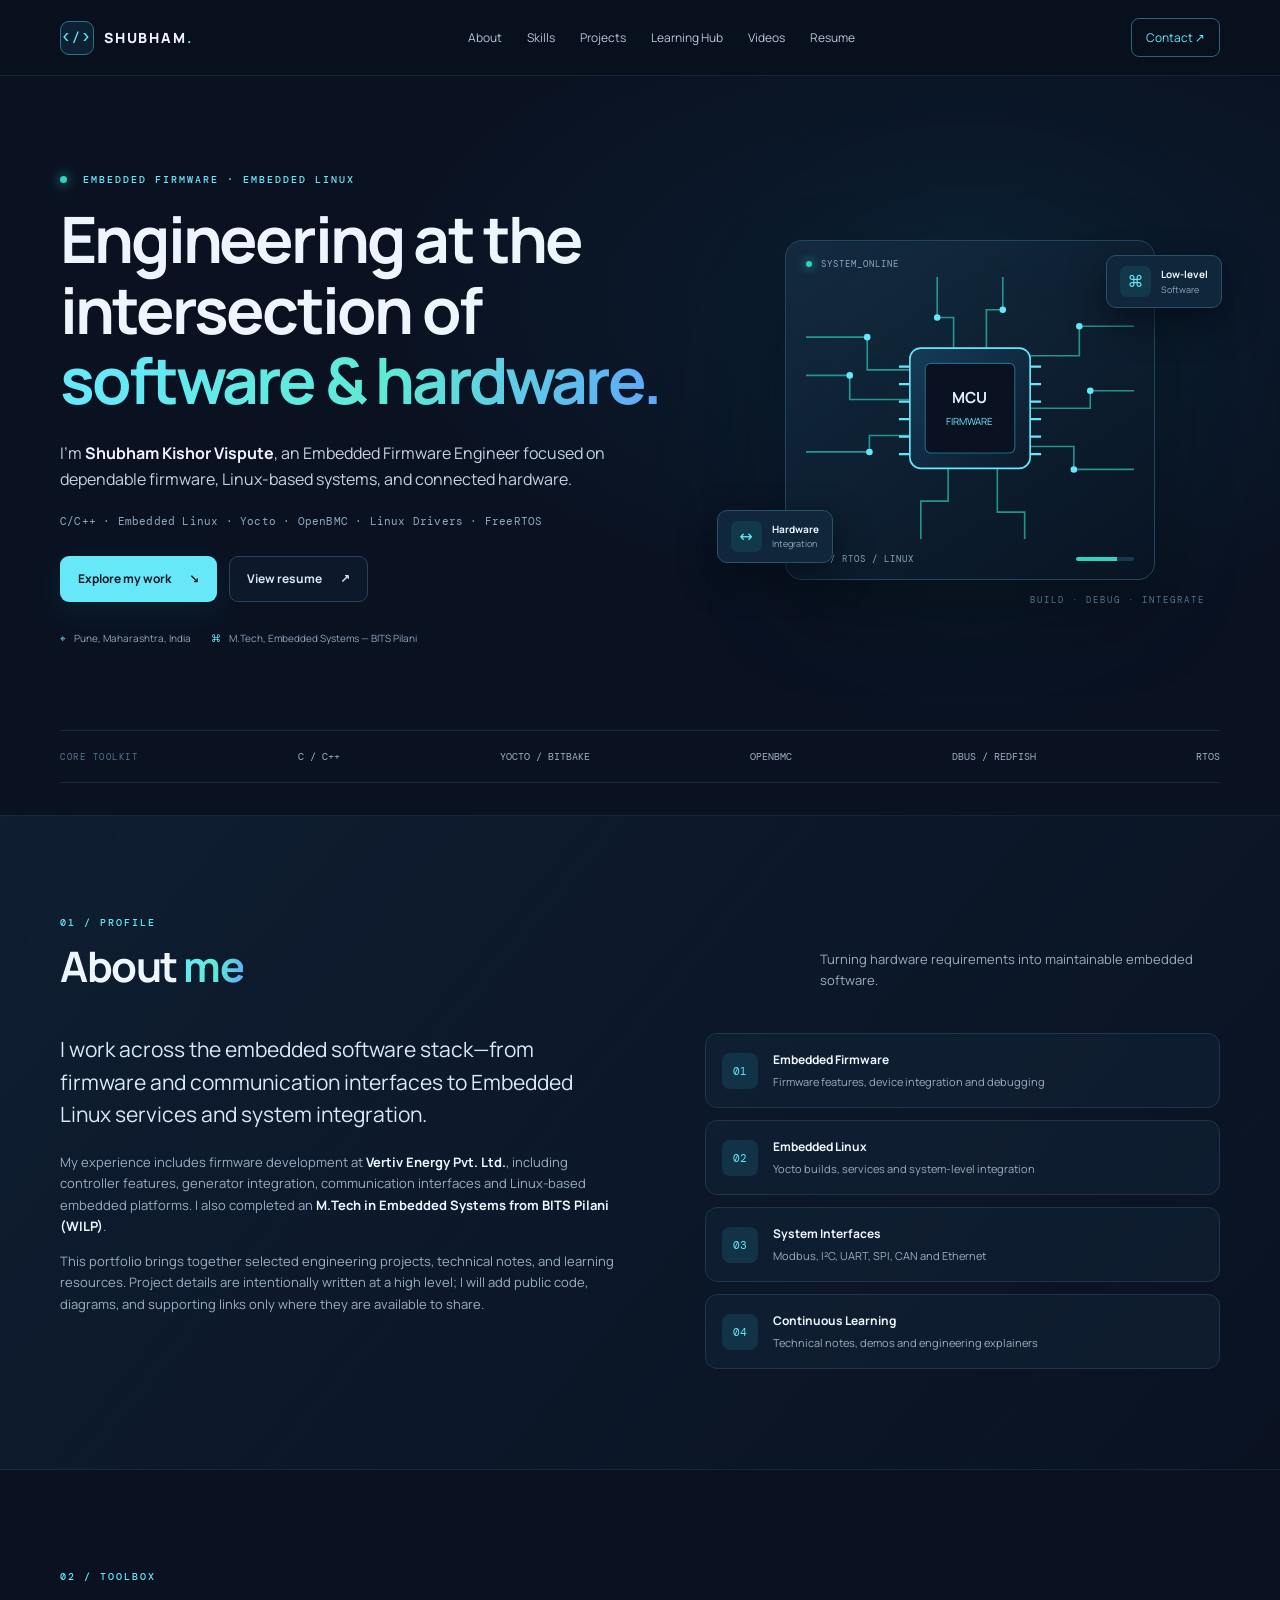
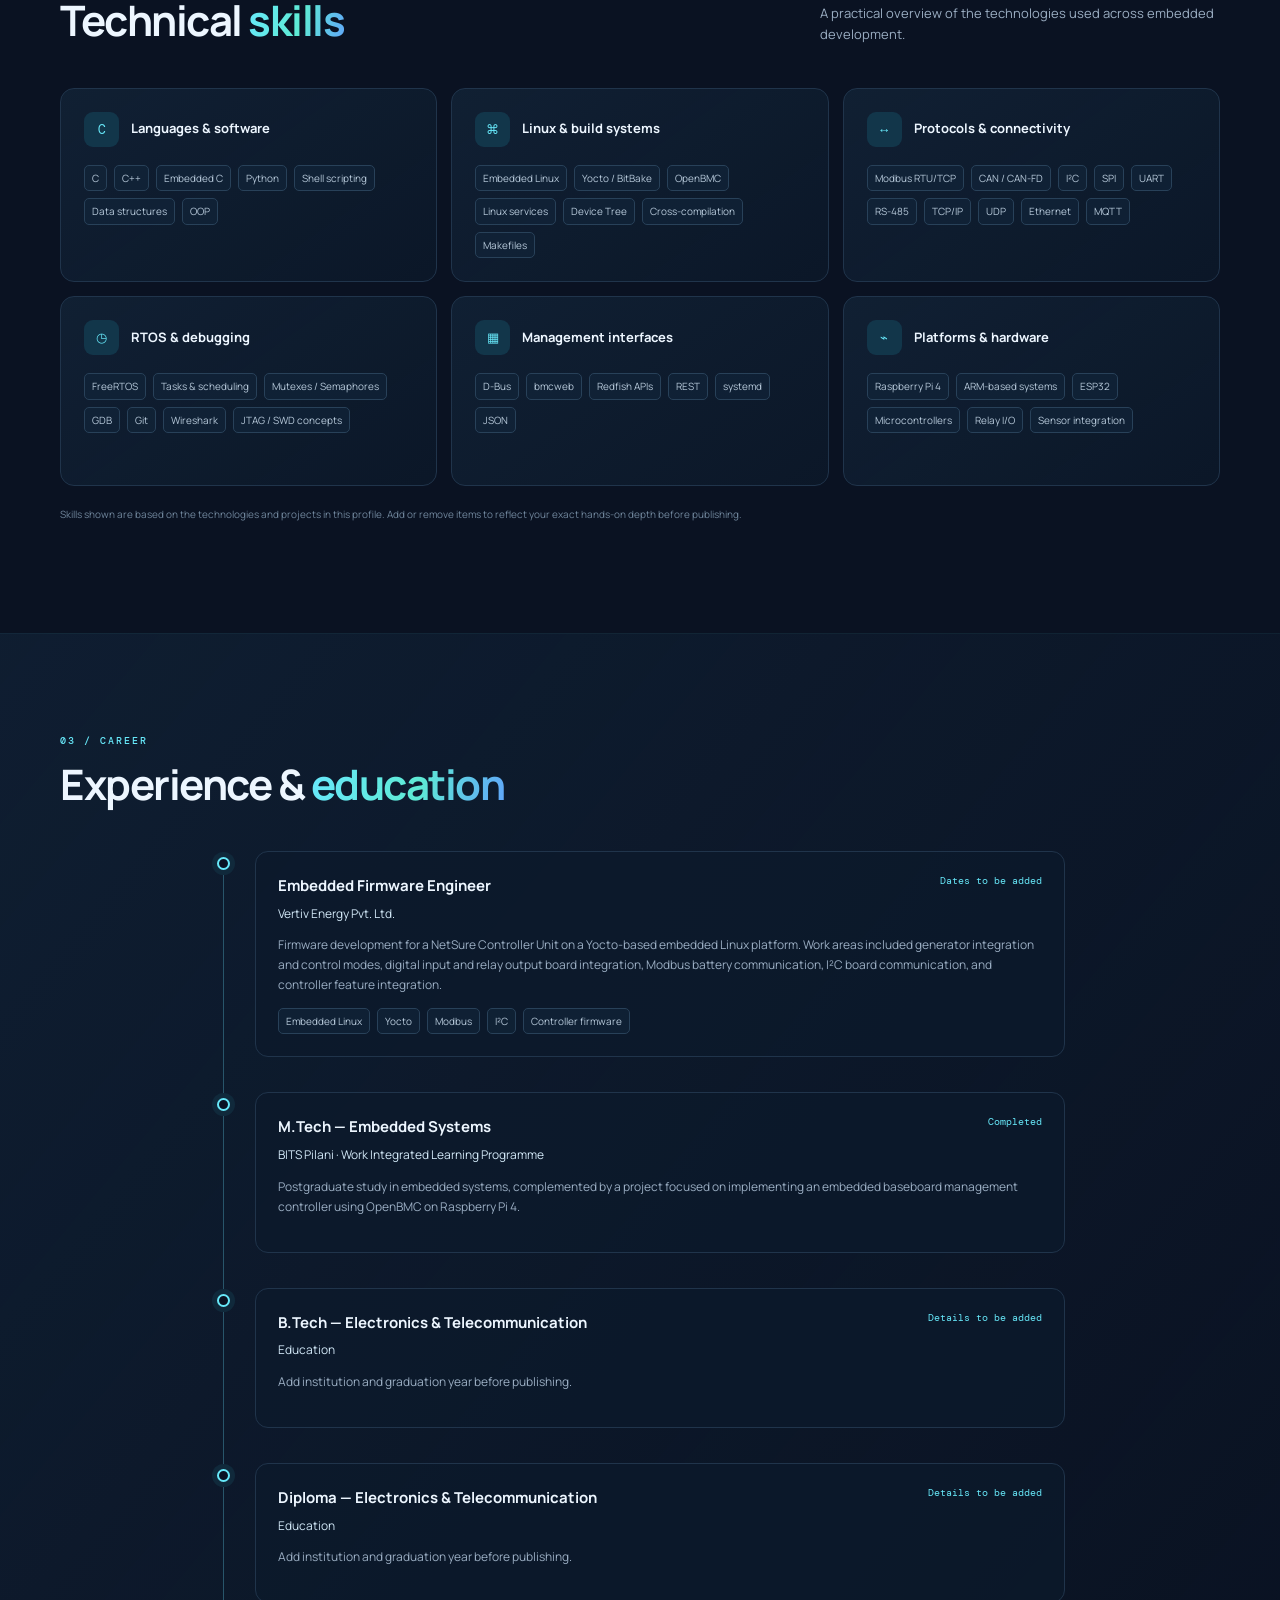
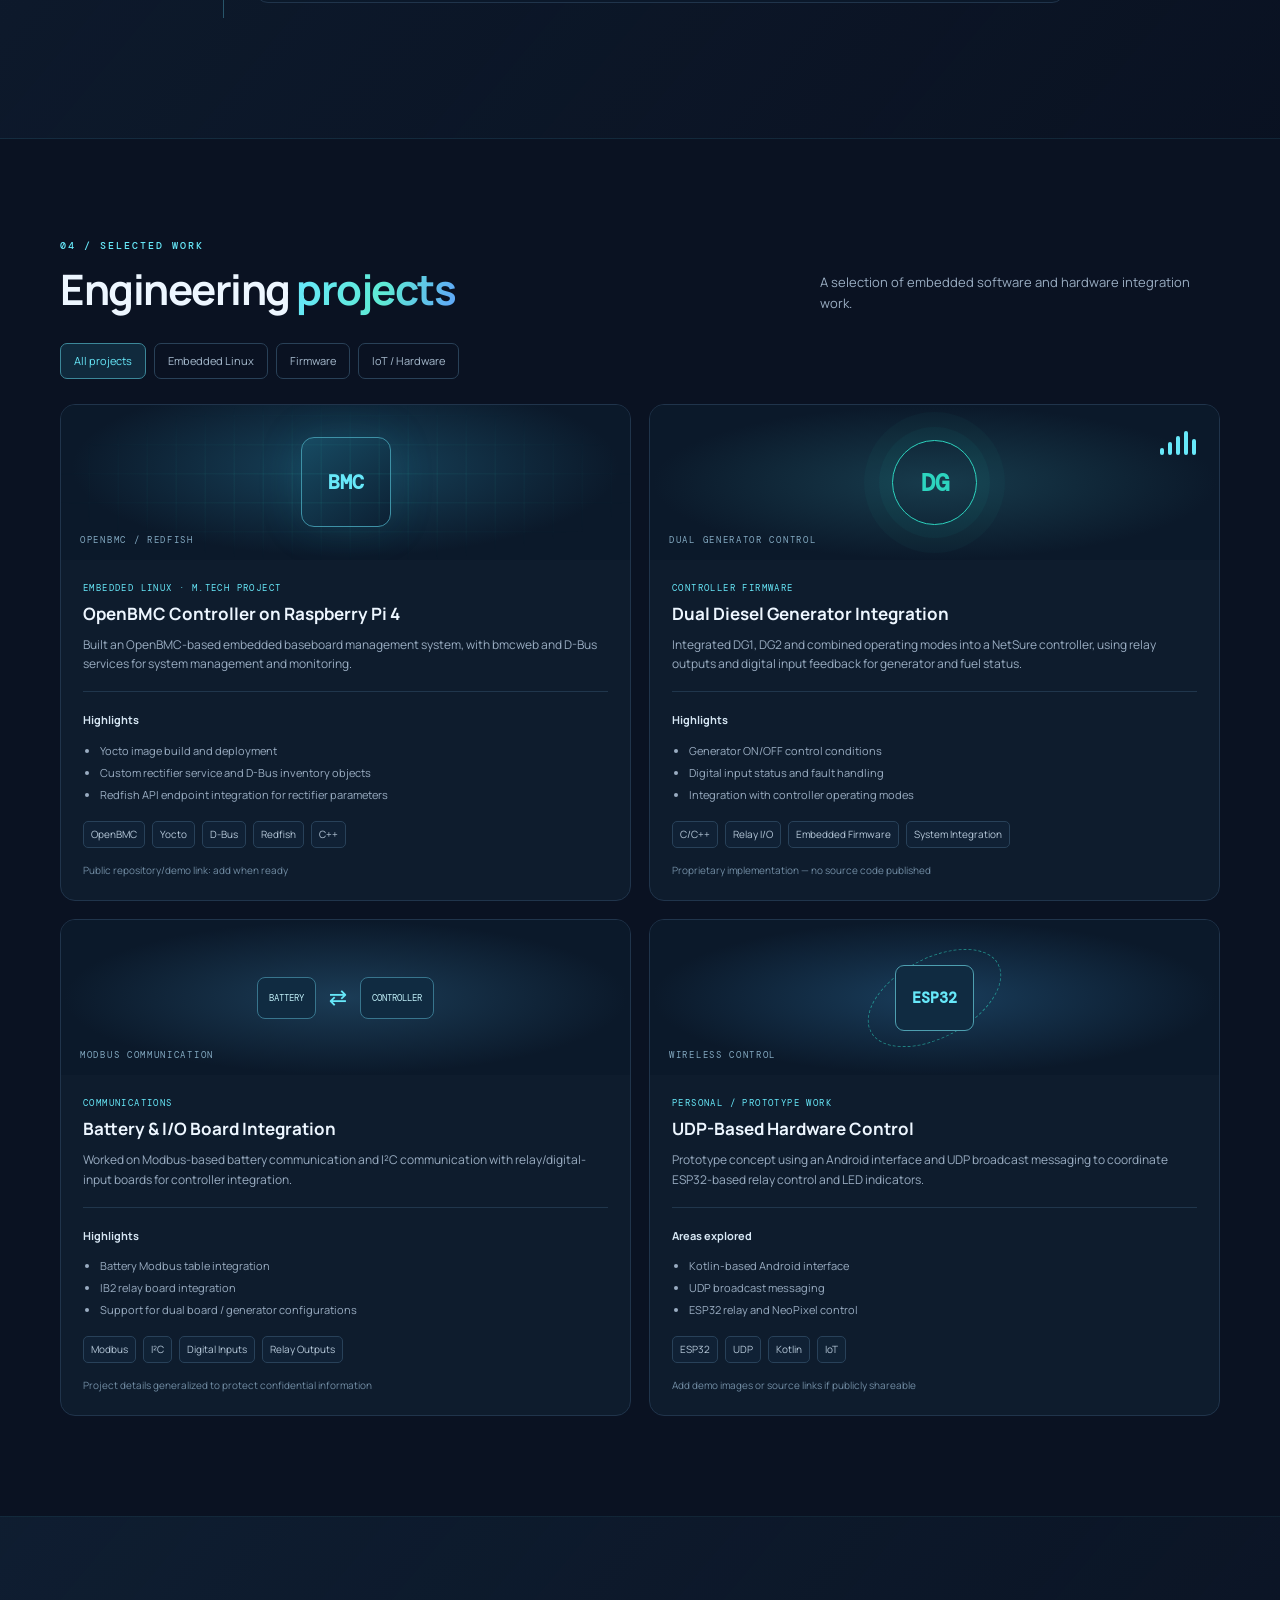
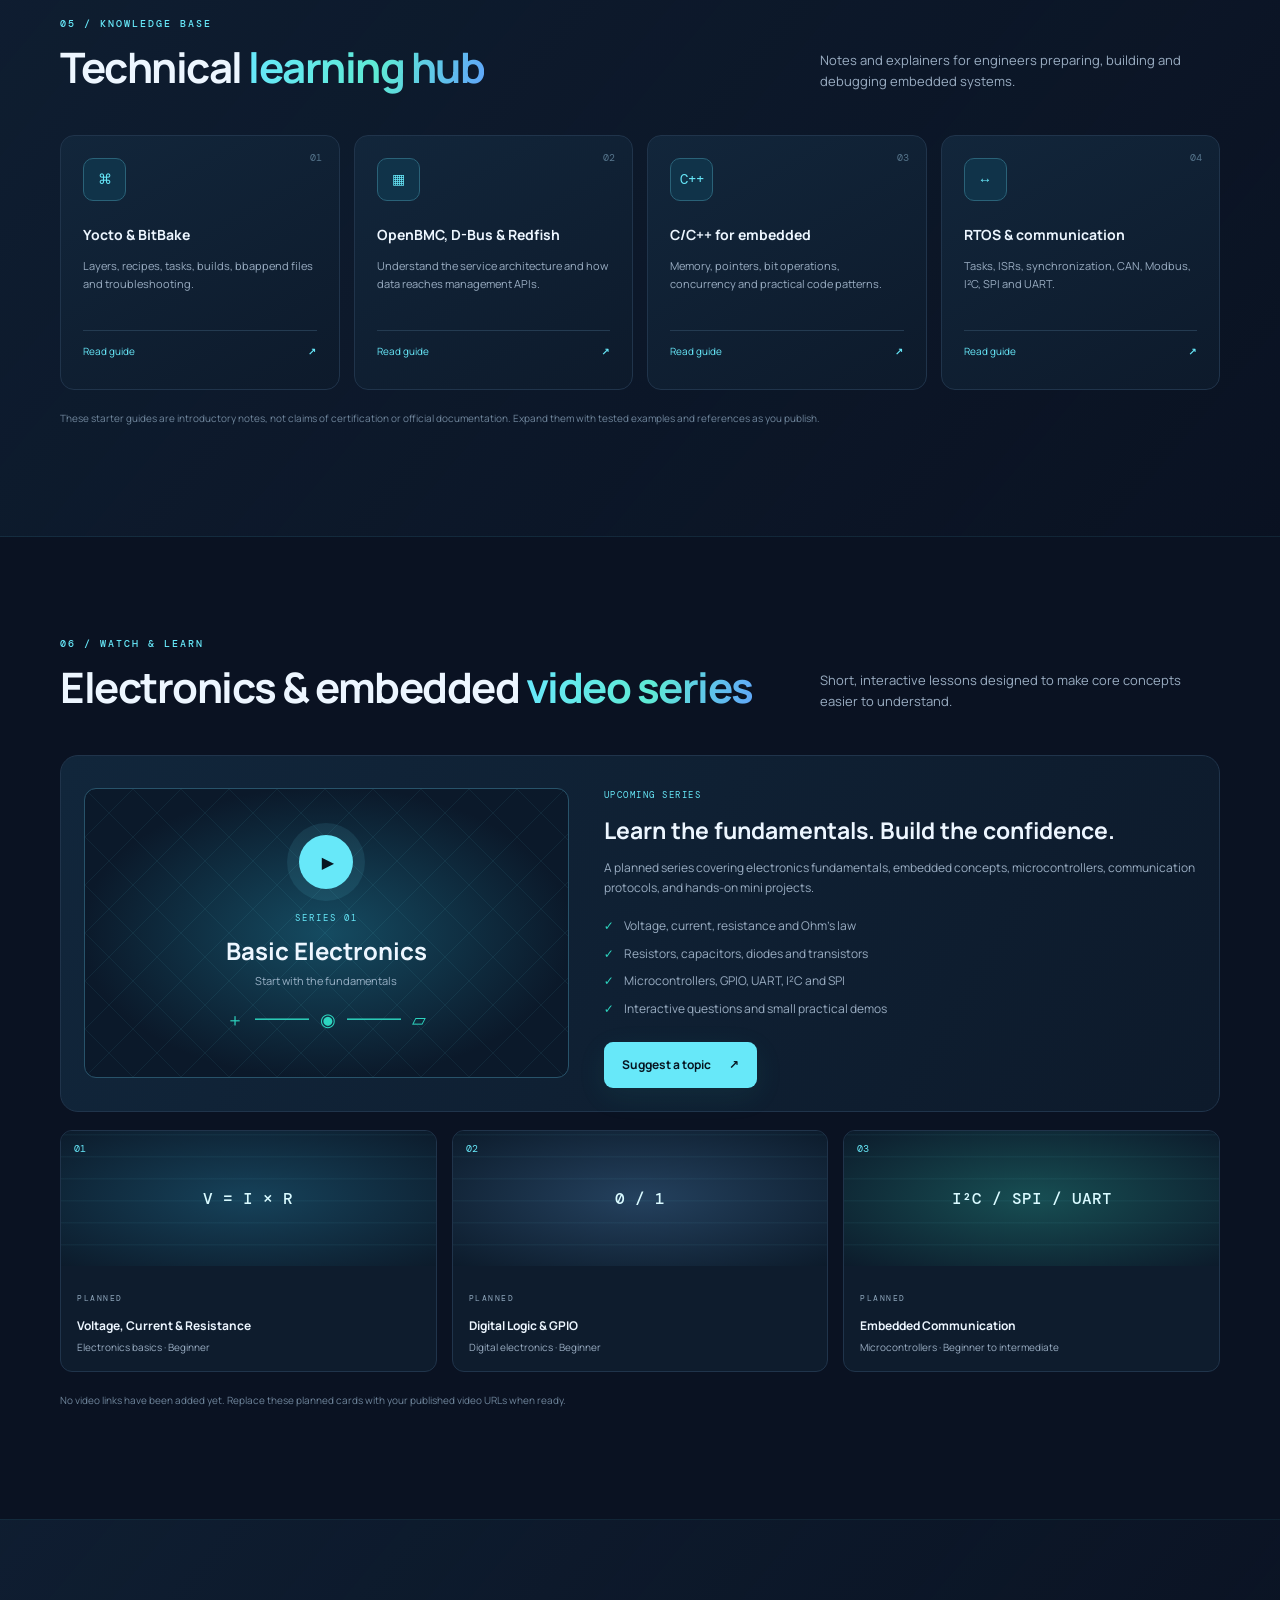
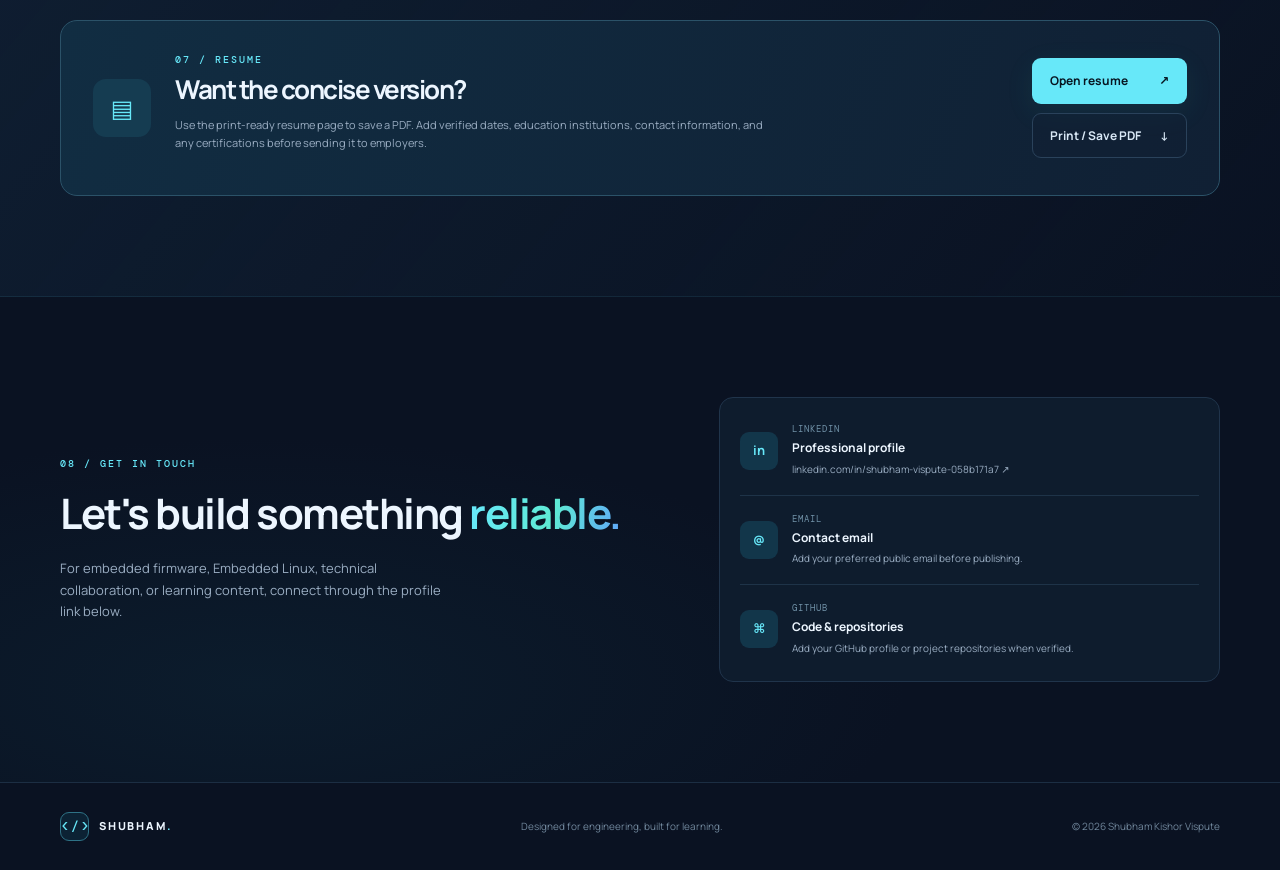
==== index.html @ 865f1c3d "Add files via upload" ====
<!doctype html>
<html lang="en">
<head>
  <meta charset="utf-8">
  <meta name="viewport" content="width=device-width, initial-scale=1">
  <meta name="theme-color" content="#0a1222">
  <meta name="description" content="Shubham Kishor Vispute — Embedded Firmware Engineer portfolio, projects, technical notes and educational videos.">
  <title>Shubham Kishor Vispute | Embedded Firmware Engineer</title>
  <link rel="icon" href="assets/favicon.svg" type="image/svg+xml">
  <link rel="stylesheet" href="styles.css">
  <script defer src="script.js"></script>
</head>
<body>
  <a class="skip-link" href="#main">Skip to content</a>
  <header class="site-header">
    <div class="container nav-wrap">
      <a class="brand" href="#home" aria-label="Shubham Vispute home">
        <span class="brand-mark">&lt;/&gt;</span>
        <span>SHUBHAM<span class="brand-dot">.</span></span>
      </a>
      <button class="menu-toggle" id="menuToggle" aria-expanded="false" aria-controls="primaryNav" aria-label="Open navigation">☰</button>
      <nav id="primaryNav" class="nav-links" aria-label="Main navigation">
        <a href="#about">About</a><a href="#skills">Skills</a><a href="#projects">Projects</a>
        <a href="#learning">Learning Hub</a><a href="#videos">Videos</a><a href="#resume">Resume</a>
      </nav>
      <a class="nav-cta" href="#contact">Contact <span aria-hidden="true">↗</span></a>
    </div>
  </header>

  <main id="main">
    <section class="hero section" id="home">
      <div class="container hero-grid">
        <div class="hero-copy">
          <div class="eyebrow"><span class="status-dot"></span> EMBEDDED FIRMWARE · EMBEDDED LINUX</div>
          <h1>Engineering at the intersection of <span class="gradient-text">software &amp; hardware.</span></h1>
          <p class="hero-lead">I'm <strong>Shubham Kishor Vispute</strong>, an Embedded Firmware Engineer focused on dependable firmware, Linux-based systems, and connected hardware.</p>
          <p class="hero-sub">C/C++ · Embedded Linux · Yocto · OpenBMC · Linux Drivers · FreeRTOS</p>
          <div class="hero-actions">
            <a class="button button-primary" href="#projects">Explore my work <span>↘</span></a>
            <a class="button button-secondary" href="#resume">View resume <span>↗</span></a>
          </div>
          <div class="hero-meta"><span><i class="meta-icon">⌖</i> Pune, Maharashtra, India</span><span><i class="meta-icon">⌘</i> M.Tech, Embedded Systems — BITS Pilani</span></div>
        </div>
        <div class="hero-visual" aria-label="Decorative embedded systems illustration">
          <div class="visual-glow"></div>
          <div class="chip-card">
            <div class="chip-top"><span class="chip-led"></span><span class="chip-label">SYSTEM_ONLINE</span><span class="chip-menu">•••</span></div>
            <svg class="chip-svg" viewBox="0 0 300 240" role="img" aria-label="Illustration of a microcontroller and circuit traces">
              <defs><linearGradient id="chipGrad" x1="0" y1="0" x2="1" y2="1"><stop offset="0" stop-color="#153c59"/><stop offset="1" stop-color="#0c1a2b"/></linearGradient></defs>
              <g fill="none" stroke="#2dd4bf" stroke-opacity=".65" stroke-width="1.5">
                <path d="M0 55H56V85H95"/><path d="M0 90H40V112H95"/><path d="M0 160H58V145H95"/>
                <path d="M300 45H250V72H205"/><path d="M300 104H260V120H205"/><path d="M300 176H245V155H205"/>
                <path d="M120 0V37H135V65"/><path d="M180 0V30H165V65"/><path d="M130 175V205H105V240"/><path d="M175 175V215H200V240"/>
              </g>
              <g fill="#67e8f9"><circle cx="56" cy="55" r="3"/><circle cx="40" cy="90" r="3"/><circle cx="58" cy="160" r="3"/><circle cx="250" cy="45" r="3"/><circle cx="260" cy="104" r="3"/><circle cx="245" cy="176" r="3"/><circle cx="120" cy="37" r="3"/><circle cx="180" cy="30" r="3"/></g>
              <rect x="95" y="65" width="110" height="110" rx="10" fill="url(#chipGrad)" stroke="#67e8f9" stroke-width="1.5"/>
              <rect x="109" y="79" width="82" height="82" rx="5" fill="#0a1222" stroke="#1f6a85"/>
              <text x="150" y="115" fill="#e0f2fe" font-size="14" text-anchor="middle" font-weight="700">MCU</text>
              <text x="150" y="135" fill="#67e8f9" font-size="9" text-anchor="middle">FIRMWARE</text>
              <g stroke="#67e8f9" stroke-width="2"><path d="M85 82H95M85 98H95M85 114H95M85 130H95M85 146H95M85 162H95"/><path d="M205 82H215M205 98H215M205 114H215M205 130H215M205 146H215M205 162H215"/></g>
            </svg>
            <div class="chip-bottom"><span>CPU / RTOS / LINUX</span><span class="pulse-line"></span></div>
          </div>
          <div class="float-tag tag-top"><span class="tag-symbol">⌘</span><span><b>Low-level</b><small>Software</small></span></div>
          <div class="float-tag tag-bottom"><span class="tag-symbol">↔</span><span><b>Hardware</b><small>Integration</small></span></div>
          <div class="visual-caption">BUILD · DEBUG · INTEGRATE</div>
        </div>
      </div>
      <div class="container tech-strip"><span>CORE TOOLKIT</span><div>C / C++</div><div>YOCTO / BITBAKE</div><div>OPENBMC</div><div>DBUS / REDFISH</div><div>RTOS</div></div>
    </section>

    <section class="section section-alt" id="about">
      <div class="container">
        <div class="section-heading"><div><p class="eyebrow">01 / PROFILE</p><h2>About <span class="gradient-text">me</span></h2></div><p class="section-intro">Turning hardware requirements into maintainable embedded software.</p></div>
        <div class="about-grid">
          <div class="about-copy">
            <p class="large-copy">I work across the embedded software stack—from firmware and communication interfaces to Embedded Linux services and system integration.</p>
            <p>My experience includes firmware development at <strong>Vertiv Energy Pvt. Ltd.</strong>, including controller features, generator integration, communication interfaces and Linux-based embedded platforms. I also completed an <strong>M.Tech in Embedded Systems from BITS Pilani (WILP)</strong>.</p>
            <p>This portfolio brings together selected engineering projects, technical notes, and learning resources. Project details are intentionally written at a high level; I will add public code, diagrams, and supporting links only where they are available to share.</p>
          </div>
          <div class="profile-facts">
            <div class="fact-card"><span class="fact-icon">01</span><div><b>Embedded Firmware</b><small>Firmware features, device integration and debugging</small></div></div>
            <div class="fact-card"><span class="fact-icon">02</span><div><b>Embedded Linux</b><small>Yocto builds, services and system-level integration</small></div></div>
            <div class="fact-card"><span class="fact-icon">03</span><div><b>System Interfaces</b><small>Modbus, I²C, UART, SPI, CAN and Ethernet</small></div></div>
            <div class="fact-card"><span class="fact-icon">04</span><div><b>Continuous Learning</b><small>Technical notes, demos and engineering explainers</small></div></div>
          </div>
        </div>
      </div>
    </section>

    <section class="section" id="skills">
      <div class="container">
        <div class="section-heading"><div><p class="eyebrow">02 / TOOLBOX</p><h2>Technical <span class="gradient-text">skills</span></h2></div><p class="section-intro">A practical overview of the technologies used across embedded development.</p></div>
        <div class="skills-grid">
          <article class="skill-card"><div class="skill-head"><span class="skill-icon">C</span><h3>Languages &amp; software</h3></div><div class="tags"><span>C</span><span>C++</span><span>Embedded C</span><span>Python</span><span>Shell scripting</span><span>Data structures</span><span>OOP</span></div></article>
          <article class="skill-card"><div class="skill-head"><span class="skill-icon">⌘</span><h3>Linux &amp; build systems</h3></div><div class="tags"><span>Embedded Linux</span><span>Yocto / BitBake</span><span>OpenBMC</span><span>Linux services</span><span>Device Tree</span><span>Cross-compilation</span><span>Makefiles</span></div></article>
          <article class="skill-card"><div class="skill-head"><span class="skill-icon">↔</span><h3>Protocols &amp; connectivity</h3></div><div class="tags"><span>Modbus RTU/TCP</span><span>CAN / CAN-FD</span><span>I²C</span><span>SPI</span><span>UART</span><span>RS-485</span><span>TCP/IP</span><span>UDP</span><span>Ethernet</span><span>MQTT</span></div></article>
          <article class="skill-card"><div class="skill-head"><span class="skill-icon">◷</span><h3>RTOS &amp; debugging</h3></div><div class="tags"><span>FreeRTOS</span><span>Tasks &amp; scheduling</span><span>Mutexes / Semaphores</span><span>GDB</span><span>Git</span><span>Wireshark</span><span>JTAG / SWD concepts</span></div></article>
          <article class="skill-card"><div class="skill-head"><span class="skill-icon">▦</span><h3>Management interfaces</h3></div><div class="tags"><span>D-Bus</span><span>bmcweb</span><span>Redfish APIs</span><span>REST</span><span>systemd</span><span>JSON</span></div></article>
          <article class="skill-card"><div class="skill-head"><span class="skill-icon">⌁</span><h3>Platforms &amp; hardware</h3></div><div class="tags"><span>Raspberry Pi 4</span><span>ARM-based systems</span><span>ESP32</span><span>Microcontrollers</span><span>Relay I/O</span><span>Sensor integration</span></div></article>
        </div>
        <p class="fine-print">Skills shown are based on the technologies and projects in this profile. Add or remove items to reflect your exact hands-on depth before publishing.</p>
      </div>
    </section>

    <section class="section section-alt" id="experience">
      <div class="container">
        <div class="section-heading"><div><p class="eyebrow">03 / CAREER</p><h2>Experience &amp; <span class="gradient-text">education</span></h2></div></div>
        <div class="timeline">
          <div class="timeline-item"><span class="timeline-marker"></span><div class="timeline-content"><div class="timeline-top"><h3>Embedded Firmware Engineer</h3><span class="timeline-date">Dates to be added</span></div><p class="timeline-org">Vertiv Energy Pvt. Ltd.</p><p>Firmware development for a NetSure Controller Unit on a Yocto-based embedded Linux platform. Work areas included generator integration and control modes, digital input and relay output board integration, Modbus battery communication, I²C board communication, and controller feature integration.</p><div class="tags"><span>Embedded Linux</span><span>Yocto</span><span>Modbus</span><span>I²C</span><span>Controller firmware</span></div></div></div>
          <div class="timeline-item"><span class="timeline-marker"></span><div class="timeline-content"><div class="timeline-top"><h3>M.Tech — Embedded Systems</h3><span class="timeline-date">Completed</span></div><p class="timeline-org">BITS Pilani · Work Integrated Learning Programme</p><p>Postgraduate study in embedded systems, complemented by a project focused on implementing an embedded baseboard management controller using OpenBMC on Raspberry Pi 4.</p></div></div>
          <div class="timeline-item"><span class="timeline-marker"></span><div class="timeline-content"><div class="timeline-top"><h3>B.Tech — Electronics &amp; Telecommunication</h3><span class="timeline-date">Details to be added</span></div><p class="timeline-org">Education</p><p>Add institution and graduation year before publishing.</p></div></div>
          <div class="timeline-item"><span class="timeline-marker"></span><div class="timeline-content"><div class="timeline-top"><h3>Diploma — Electronics &amp; Telecommunication</h3><span class="timeline-date">Details to be added</span></div><p class="timeline-org">Education</p><p>Add institution and graduation year before publishing.</p></div></div>
        </div>
      </div>
    </section>

    <section class="section" id="projects">
      <div class="container">
        <div class="section-heading"><div><p class="eyebrow">04 / SELECTED WORK</p><h2>Engineering <span class="gradient-text">projects</span></h2></div><p class="section-intro">A selection of embedded software and hardware integration work.</p></div>
        <div class="filter-row" role="group" aria-label="Filter projects">
          <button class="filter-btn active" data-filter="all">All projects</button><button class="filter-btn" data-filter="linux">Embedded Linux</button><button class="filter-btn" data-filter="firmware">Firmware</button><button class="filter-btn" data-filter="iot">IoT / Hardware</button>
        </div>
        <div class="projects-grid" id="projectGrid">
          <article class="project-card" data-category="linux">
            <div class="project-art art-bmc"><span class="art-chip">BMC</span><span class="art-lines"></span><span class="art-label">OPENBMC / REDFISH</span></div>
            <div class="project-body"><div class="project-type">EMBEDDED LINUX · M.TECH PROJECT</div><h3>OpenBMC Controller on Raspberry Pi 4</h3><p>Built an OpenBMC-based embedded baseboard management system, with bmcweb and D-Bus services for system management and monitoring.</p><div class="project-details"><b>Highlights</b><ul><li>Yocto image build and deployment</li><li>Custom rectifier service and D-Bus inventory objects</li><li>Redfish API endpoint integration for rectifier parameters</li></ul></div><div class="tags"><span>OpenBMC</span><span>Yocto</span><span>D-Bus</span><span>Redfish</span><span>C++</span></div><span class="project-note">Public repository/demo link: add when ready</span></div>
          </article>
          <article class="project-card" data-category="firmware">
            <div class="project-art art-generator"><div class="power-ring">DG</div><span class="art-label">DUAL GENERATOR CONTROL</span><div class="signal-bars"><i></i><i></i><i></i><i></i><i></i></div></div>
            <div class="project-body"><div class="project-type">CONTROLLER FIRMWARE</div><h3>Dual Diesel Generator Integration</h3><p>Integrated DG1, DG2 and combined operating modes into a NetSure controller, using relay outputs and digital input feedback for generator and fuel status.</p><div class="project-details"><b>Highlights</b><ul><li>Generator ON/OFF control conditions</li><li>Digital input status and fault handling</li><li>Integration with controller operating modes</li></ul></div><div class="tags"><span>C/C++</span><span>Relay I/O</span><span>Embedded Firmware</span><span>System Integration</span></div><span class="project-note">Proprietary implementation — no source code published</span></div>
          </article>
          <article class="project-card" data-category="firmware">
            <div class="project-art art-protocol"><div class="protocol-node">BATTERY</div><span class="protocol-arrow">⇄</span><div class="protocol-node">CONTROLLER</div><span class="art-label">MODBUS COMMUNICATION</span></div>
            <div class="project-body"><div class="project-type">COMMUNICATIONS</div><h3>Battery &amp; I/O Board Integration</h3><p>Worked on Modbus-based battery communication and I²C communication with relay/digital-input boards for controller integration.</p><div class="project-details"><b>Highlights</b><ul><li>Battery Modbus table integration</li><li>IB2 relay board integration</li><li>Support for dual board / generator configurations</li></ul></div><div class="tags"><span>Modbus</span><span>I²C</span><span>Digital Inputs</span><span>Relay Outputs</span></div><span class="project-note">Project details generalized to protect confidential information</span></div>
          </article>
          <article class="project-card" data-category="iot">
            <div class="project-art art-iot"><div class="iot-device">ESP32</div><div class="iot-orbit"></div><span class="art-label">WIRELESS CONTROL</span></div>
            <div class="project-body"><div class="project-type">PERSONAL / PROTOTYPE WORK</div><h3>UDP-Based Hardware Control</h3><p>Prototype concept using an Android interface and UDP broadcast messaging to coordinate ESP32-based relay control and LED indicators.</p><div class="project-details"><b>Areas explored</b><ul><li>Kotlin-based Android interface</li><li>UDP broadcast messaging</li><li>ESP32 relay and NeoPixel control</li></ul></div><div class="tags"><span>ESP32</span><span>UDP</span><span>Kotlin</span><span>IoT</span></div><span class="project-note">Add demo images or source links if publicly shareable</span></div>
          </article>
        </div>
      </div>
    </section>

    <section class="section section-alt" id="learning">
      <div class="container">
        <div class="section-heading"><div><p class="eyebrow">05 / KNOWLEDGE BASE</p><h2>Technical <span class="gradient-text">learning hub</span></h2></div><p class="section-intro">Notes and explainers for engineers preparing, building and debugging embedded systems.</p></div>
        <div class="learning-grid">
          <a class="learning-card" href="articles/yocto-guide.html"><span class="learning-number">01</span><span class="learning-icon">⌘</span><h3>Yocto &amp; BitBake</h3><p>Layers, recipes, tasks, builds, bbappend files and troubleshooting.</p><span class="read-link">Read guide <b>↗</b></span></a>
          <a class="learning-card" href="articles/openbmc-redfish.html"><span class="learning-number">02</span><span class="learning-icon">▦</span><h3>OpenBMC, D-Bus &amp; Redfish</h3><p>Understand the service architecture and how data reaches management APIs.</p><span class="read-link">Read guide <b>↗</b></span></a>
          <a class="learning-card" href="articles/c-cpp-embedded.html"><span class="learning-number">03</span><span class="learning-icon">C++</span><h3>C/C++ for embedded</h3><p>Memory, pointers, bit operations, concurrency and practical code patterns.</p><span class="read-link">Read guide <b>↗</b></span></a>
          <a class="learning-card" href="articles/rtos-protocols.html"><span class="learning-number">04</span><span class="learning-icon">↔</span><h3>RTOS &amp; communication</h3><p>Tasks, ISRs, synchronization, CAN, Modbus, I²C, SPI and UART.</p><span class="read-link">Read guide <b>↗</b></span></a>
        </div>
        <p class="fine-print">These starter guides are introductory notes, not claims of certification or official documentation. Expand them with tested examples and references as you publish.</p>
      </div>
    </section>

    <section class="section" id="videos">
      <div class="container">
        <div class="section-heading"><div><p class="eyebrow">06 / WATCH &amp; LEARN</p><h2>Electronics &amp; embedded <span class="gradient-text">video series</span></h2></div><p class="section-intro">Short, interactive lessons designed to make core concepts easier to understand.</p></div>
        <div class="video-feature">
          <div class="video-screen"><div class="video-play">▶</div><span class="screen-kicker">SERIES 01</span><h3>Basic Electronics</h3><p>Start with the fundamentals</p><div class="screen-circuit">＋ ━━━ ◉ ━━━ ▱</div></div>
          <div class="video-feature-copy"><span class="series-label">UPCOMING SERIES</span><h3>Learn the fundamentals. Build the confidence.</h3><p>A planned series covering electronics fundamentals, embedded concepts, microcontrollers, communication protocols, and hands-on mini projects.</p><ul class="check-list"><li>Voltage, current, resistance and Ohm’s law</li><li>Resistors, capacitors, diodes and transistors</li><li>Microcontrollers, GPIO, UART, I²C and SPI</li><li>Interactive questions and small practical demos</li></ul><a class="button button-primary" href="#contact">Suggest a topic <span>↗</span></a></div>
        </div>
        <div class="video-grid">
          <article class="video-card"><div class="video-thumb thumb-1"><span>01</span><b>V = I × R</b></div><div class="video-card-copy"><span class="video-status">PLANNED</span><h3>Voltage, Current &amp; Resistance</h3><p>Electronics basics · Beginner</p></div></article>
          <article class="video-card"><div class="video-thumb thumb-2"><span>02</span><b>0 / 1</b></div><div class="video-card-copy"><span class="video-status">PLANNED</span><h3>Digital Logic &amp; GPIO</h3><p>Digital electronics · Beginner</p></div></article>
          <article class="video-card"><div class="video-thumb thumb-3"><span>03</span><b>I²C / SPI / UART</b></div><div class="video-card-copy"><span class="video-status">PLANNED</span><h3>Embedded Communication</h3><p>Microcontrollers · Beginner to intermediate</p></div></article>
        </div>
        <p class="fine-print">No video links have been added yet. Replace these planned cards with your published video URLs when ready.</p>
      </div>
    </section>

    <section class="section section-alt" id="resume">
      <div class="container resume-panel">
        <div class="resume-icon">▤</div><div class="resume-copy"><p class="eyebrow">07 / RESUME</p><h2>Want the concise version?</h2><p>Use the print-ready resume page to save a PDF. Add verified dates, education institutions, contact information, and any certifications before sending it to employers.</p></div>
        <div class="resume-actions"><a class="button button-primary" href="resume.html">Open resume <span>↗</span></a><button class="button button-secondary" id="printResume">Print / Save PDF <span>↓</span></button></div>
      </div>
    </section>

    <section class="section contact-section" id="contact">
      <div class="container contact-grid">
        <div><p class="eyebrow">08 / GET IN TOUCH</p><h2>Let's build something <span class="gradient-text">reliable.</span></h2><p class="section-intro">For embedded firmware, Embedded Linux, technical collaboration, or learning content, connect through the profile link below.</p></div>
        <div class="contact-card"><div class="contact-row"><span class="contact-icon">in</span><div><small>LINKEDIN</small><b>Professional profile</b><a href="https://www.linkedin.com/in/shubham-vispute-058b171a7/" target="_blank" rel="noopener noreferrer">linkedin.com/in/shubham-vispute-058b171a7 ↗</a></div></div><div class="contact-row"><span class="contact-icon">@</span><div><small>EMAIL</small><b>Contact email</b><p>Add your preferred public email before publishing.</p></div></div><div class="contact-row"><span class="contact-icon">⌘</span><div><small>GITHUB</small><b>Code &amp; repositories</b><p>Add your GitHub profile or project repositories when verified.</p></div></div></div>
      </div>
    </section>
  </main>
  <footer class="site-footer"><div class="container footer-inner"><a class="brand" href="#home"><span class="brand-mark">&lt;/&gt;</span><span>SHUBHAM<span class="brand-dot">.</span></span></a><p>Designed for engineering, built for learning.</p><span>© <span id="year"></span> Shubham Kishor Vispute</span></div></footer>
</body>
</html>
---- styles.css ----
@import url('https://fonts.googleapis.com/css2?family=DM+Mono:wght@400;500&family=Manrope:wght@400;500;600;700;800&display=swap');
:root{--bg:#0a1222;--bg2:#0d192b;--panel:#101f33;--panel2:#13263c;--line:#20344b;--text:#edf6ff;--muted:#9aadc2;--cyan:#67e8f9;--teal:#2dd4bf;--blue:#60a5fa;--radius:18px;--container:1160px}
*{box-sizing:border-box}html{scroll-behavior:smooth;scroll-padding-top:92px}body{margin:0;background:var(--bg);color:var(--text);font-family:Manrope,system-ui,-apple-system,Segoe UI,sans-serif;line-height:1.65}a{color:inherit;text-decoration:none}button{font:inherit}.container{width:min(var(--container),calc(100% - 44px));margin-inline:auto}.section{padding:100px 0}.section-alt{background:linear-gradient(130deg,rgba(18,39,61,.55),rgba(10,18,34,.25));border-block:1px solid rgba(103,232,249,.07)}.skip-link{position:absolute;left:-999px;top:10px;background:var(--cyan);color:#07101e;padding:10px;z-index:100}.skip-link:focus{left:10px}.site-header{height:76px;position:sticky;top:0;z-index:50;background:rgba(8,16,30,.88);backdrop-filter:blur(18px);border-bottom:1px solid rgba(148,180,208,.12)}.nav-wrap{height:100%;display:flex;align-items:center;justify-content:space-between;gap:25px}.brand{display:inline-flex;align-items:center;gap:10px;font-size:14px;font-weight:800;letter-spacing:1.8px;white-space:nowrap}.brand-mark{display:grid;place-items:center;width:34px;height:34px;border:1px solid #2e7286;border-radius:9px;color:var(--cyan);font:500 13px 'DM Mono',monospace;background:#0c2234}.brand-dot{color:var(--cyan)}.nav-links{display:flex;align-items:center;gap:25px}.nav-links a{font-size:12px;color:#b7c6d8;transition:color .2s}.nav-links a:hover,.nav-links a:focus{color:var(--cyan)}.nav-cta{border:1px solid #2c6479;border-radius:8px;padding:9px 14px;font-size:12px;color:var(--cyan);white-space:nowrap}.menu-toggle{display:none;color:var(--text);background:transparent;border:1px solid var(--line);border-radius:8px;padding:7px 10px}.hero{padding-top:94px;padding-bottom:32px;overflow:hidden;background:radial-gradient(ellipse at 75% 30%,rgba(19,85,115,.16),transparent 42%)}.hero-grid{display:grid;grid-template-columns:1.1fr .9fr;align-items:center;gap:50px;min-height:480px}.eyebrow{font:500 10px 'DM Mono',monospace;letter-spacing:2px;color:var(--cyan);margin:0 0 18px}.status-dot{display:inline-block;width:7px;height:7px;border-radius:50%;background:var(--teal);box-shadow:0 0 12px #2dd4bf;margin-right:8px}.hero h1{font-size:clamp(39px,5vw,64px);line-height:1.1;letter-spacing:-2.8px;margin:0 0 24px;max-width:680px}.gradient-text{background:linear-gradient(105deg,#67e8f9 5%,#5eead4 55%,#60a5fa 100%);-webkit-background-clip:text;background-clip:text;color:transparent}.hero-lead{font-size:16px;color:#c4d2e2;max-width:600px}.hero-lead strong{color:var(--text)}.hero-sub{font:11px 'DM Mono',monospace;color:#8fa9c0;letter-spacing:.2px;margin-top:22px}.hero-actions{display:flex;gap:12px;flex-wrap:wrap;margin:28px 0}.button{display:inline-flex;align-items:center;justify-content:center;gap:18px;padding:12px 17px;border-radius:9px;font-size:12px;font-weight:700;border:1px solid transparent;cursor:pointer;transition:transform .2s,border-color .2s,background .2s}.button:hover{transform:translateY(-2px)}.button-primary{background:var(--cyan);color:#071521;box-shadow:0 8px 30px rgba(45,212,191,.08)}.button-primary:hover{background:#a5f3fc}.button-secondary{border-color:#2a425b;color:#d9e8f6;background:rgba(17,32,51,.55)}.button-secondary:hover{border-color:#4c8ca4}.hero-meta{display:flex;flex-wrap:wrap;gap:20px;color:#8fa4ba;font-size:10px}.meta-icon{font-style:normal;color:var(--cyan);margin-right:6px}.hero-visual{position:relative;min-height:400px;display:grid;place-items:center}.visual-glow{position:absolute;width:320px;height:320px;border-radius:50%;background:#0b91a6;filter:blur(100px);opacity:.13}.chip-card{position:relative;width:min(100%,370px);border:1px solid #24465b;border-radius:17px;background:linear-gradient(145deg,rgba(19,43,64,.95),rgba(9,20,35,.97));padding:17px 20px 14px;box-shadow:0 35px 80px rgba(0,0,0,.28)}.chip-top,.chip-bottom{display:flex;align-items:center;gap:9px;color:#8ca9bd;font:9px 'DM Mono',monospace;letter-spacing:1px}.chip-led{width:6px;height:6px;background:var(--teal);border-radius:50%;box-shadow:0 0 10px var(--teal)}.chip-menu{margin-left:auto;color:#4d7188}.chip-svg{width:100%;max-height:265px;margin:7px 0}.chip-bottom{justify-content:space-between}.pulse-line{display:inline-block;width:58px;height:4px;border-radius:10px;background:linear-gradient(90deg,var(--teal) 70%,#19384d 70%)}.float-tag{position:absolute;display:flex;align-items:center;gap:10px;padding:10px 13px;background:#10263a;border:1px solid #28516a;border-radius:10px;box-shadow:0 14px 35px #050b14aa}.float-tag b,.float-tag small{display:block}.float-tag b{font-size:10px}.float-tag small{font-size:9px;color:#8fa7bd}.tag-symbol{display:grid;place-items:center;width:31px;height:31px;border-radius:7px;background:#12394a;color:var(--cyan)}.tag-top{top:45px;right:-2px}.tag-bottom{bottom:47px;left:-4px}.visual-caption{position:absolute;bottom:4px;right:15px;font:9px 'DM Mono',monospace;letter-spacing:2px;color:#54758c}.tech-strip{display:flex;align-items:center;justify-content:space-between;gap:18px;margin-top:80px;padding:19px 0;border-block:1px solid rgba(143,173,200,.14);font:10px 'DM Mono',monospace;color:#9db0c2;flex-wrap:wrap}.tech-strip>span{color:#56768e;font-size:9px;letter-spacing:1.5px}.section-heading{display:flex;align-items:end;justify-content:space-between;gap:30px;margin-bottom:42px}.section-heading h2,.contact-grid h2,.resume-copy h2{font-size:clamp(29px,3.3vw,42px);line-height:1.2;letter-spacing:-1.5px;margin:0}.section-heading .eyebrow{margin-bottom:12px}.section-intro{max-width:400px;color:var(--muted);font-size:13px;margin:0}.about-grid{display:grid;grid-template-columns:1fr .92fr;gap:85px}.about-copy p{color:var(--muted);font-size:13px}.about-copy .large-copy{font-size:21px;line-height:1.55;color:#d9e9f7;margin-top:0}.about-copy strong{color:#e9f7ff}.profile-facts{display:grid;gap:12px}.fact-card{display:flex;gap:15px;align-items:center;border:1px solid var(--line);background:rgba(17,34,54,.6);padding:16px;border-radius:12px}.fact-icon{font:11px 'DM Mono',monospace;color:var(--cyan);background:#123247;border-radius:8px;padding:11px}.fact-card b,.fact-card small{display:block}.fact-card b{font-size:12px}.fact-card small{font-size:11px;color:var(--muted);margin-top:3px}.skills-grid{display:grid;grid-template-columns:repeat(3,1fr);gap:14px}.skill-card{padding:23px;border:1px solid var(--line);border-radius:14px;background:linear-gradient(145deg,rgba(17,34,54,.85),rgba(12,25,42,.75));min-height:190px}.skill-head{display:flex;align-items:center;gap:12px;margin-bottom:18px}.skill-icon{display:grid;place-items:center;width:35px;height:35px;border-radius:9px;background:#12364a;color:var(--cyan);font:13px 'DM Mono',monospace}.skill-head h3{font-size:13px;margin:0}.tags{display:flex;flex-wrap:wrap;gap:7px}.tags span{border:1px solid #284159;border-radius:5px;padding:4px 7px;font-size:10px;color:#b6c8d9;background:rgba(18,38,59,.6)}.fine-print{font-size:10px;color:#70869c;margin-top:20px}.timeline{max-width:850px;margin:0 auto;position:relative}.timeline:before{content:"";position:absolute;left:8px;top:9px;bottom:20px;width:1px;background:#28556a}.timeline-item{position:relative;padding:0 0 35px 40px}.timeline-marker{position:absolute;left:2px;top:6px;width:13px;height:13px;border:2px solid var(--cyan);border-radius:50%;background:var(--bg);box-shadow:0 0 0 5px #10293b}.timeline-content{border:1px solid var(--line);border-radius:13px;background:rgba(12,26,43,.72);padding:22px}.timeline-top{display:flex;align-items:start;justify-content:space-between;gap:20px}.timeline-top h3{margin:0;font-size:15px}.timeline-date{font:10px 'DM Mono',monospace;color:var(--cyan);white-space:nowrap}.timeline-org{color:#d1e7f6!important;font-size:12px!important;margin:5px 0 12px!important}.timeline-content p{font-size:12px;color:var(--muted);margin:0 0 13px}.filter-row{display:flex;gap:8px;flex-wrap:wrap;margin:-14px 0 25px}.filter-btn{border:1px solid #294158;border-radius:7px;padding:8px 13px;background:transparent;color:#a7bbce;font-size:11px;cursor:pointer}.filter-btn.active,.filter-btn:hover{border-color:#3c8799;color:var(--cyan);background:#102a3d}.projects-grid{display:grid;grid-template-columns:repeat(2,1fr);gap:18px}.project-card{border:1px solid var(--line);border-radius:15px;overflow:hidden;background:rgba(15,30,48,.8);transition:transform .2s,border-color .2s}.project-card:hover{transform:translateY(-3px);border-color:#38657b}.project-card.hidden{display:none}.project-art{height:155px;position:relative;overflow:hidden;display:flex;align-items:center;justify-content:center;background:radial-gradient(ellipse at 50% 40%,#17435b,#0b192a 68%)}.art-label{position:absolute;left:19px;bottom:14px;font:9px 'DM Mono',monospace;letter-spacing:1.7px;color:#83a9c1}.art-chip{display:grid;place-items:center;width:90px;height:90px;border:1px solid #3e91a6;border-radius:13px;background:linear-gradient(145deg,#174b63,#0c2033);color:var(--cyan);font:700 20px 'DM Mono',monospace;box-shadow:0 0 45px #18a4b326}.art-lines{position:absolute;inset:0;background:repeating-linear-gradient(0deg,transparent 0 27px,#2dd4bf12 28px 29px),repeating-linear-gradient(90deg,transparent 0 27px,#2dd4bf12 28px 29px);mask-image:radial-gradient(ellipse at center,#000 10%,transparent 75%)}.art-generator{background:radial-gradient(ellipse at 50% 50%,#173b4c,#0b192a 70%)}.power-ring{display:grid;place-items:center;width:85px;height:85px;border:1px solid var(--teal);border-radius:50%;color:var(--teal);font:700 24px 'DM Mono',monospace;box-shadow:0 0 0 13px #2dd4bf0a,0 0 0 28px #2dd4bf08}.signal-bars{position:absolute;right:23px;top:23px;display:flex;gap:4px;align-items:end;height:27px}.signal-bars i{width:4px;background:var(--cyan);border-radius:3px}.signal-bars i:nth-child(1){height:7px}.signal-bars i:nth-child(2){height:13px}.signal-bars i:nth-child(3){height:19px}.signal-bars i:nth-child(4){height:24px}.signal-bars i:nth-child(5){height:16px}.art-protocol{gap:13px;background:radial-gradient(ellipse at 50% 50%,#1b3c56,#0b192a 70%)}.protocol-node{border:1px solid #38758d;background:#102b41;padding:14px 11px;border-radius:8px;color:#bfeef7;font:9px 'DM Mono',monospace}.protocol-arrow{font-size:22px;color:var(--cyan)}.art-iot{background:radial-gradient(ellipse at 50% 50%,#193d5b,#0b192a 70%)}.iot-device{z-index:2;border:1px solid #4e9fb0;border-radius:9px;padding:22px 16px;background:#102b41;color:var(--cyan);font:700 15px 'DM Mono',monospace}.iot-orbit{position:absolute;width:145px;height:80px;border:1px dashed #2dd4bf88;border-radius:50%;transform:rotate(-28deg)}.project-body{padding:22px}.project-type{font:9px 'DM Mono',monospace;color:var(--cyan);letter-spacing:1.4px}.project-body h3{font-size:17px;line-height:1.35;margin:9px 0}.project-body>p{font-size:12px;color:var(--muted);margin:0 0 17px}.project-details{border-top:1px solid #20364c;padding-top:13px;margin-bottom:15px}.project-details b{font-size:11px;color:#d7e7f4}.project-details ul{padding-left:17px;margin:8px 0;color:var(--muted);font-size:11px}.project-details li{padding:2px 0}.project-note{display:block;font-size:10px;color:#728da4;margin-top:14px}.learning-grid{display:grid;grid-template-columns:repeat(4,1fr);gap:14px}.learning-card{position:relative;min-height:255px;padding:22px;border:1px solid var(--line);border-radius:14px;background:linear-gradient(150deg,#12263b,#0d1a2b);transition:transform .2s,border-color .2s}.learning-card:hover{transform:translateY(-3px);border-color:#3c7d91}.learning-number{position:absolute;right:17px;top:15px;font:10px 'DM Mono',monospace;color:#56758c}.learning-icon{display:grid;place-items:center;width:43px;height:43px;border:1px solid #2a6278;border-radius:10px;background:#103349;color:var(--cyan);font:14px 'DM Mono',monospace;margin-bottom:22px}.learning-card h3{font-size:14px;margin:0 0 9px}.learning-card p{font-size:11px;color:var(--muted);min-height:58px}.read-link{display:flex;justify-content:space-between;border-top:1px solid #243b51;padding-top:12px;margin-top:15px;color:var(--cyan);font-size:10px}.video-feature{display:grid;grid-template-columns:.9fr 1.1fr;gap:35px;padding:23px;border:1px solid var(--line);border-radius:18px;background:linear-gradient(120deg,#11263b,#0d1a2b);align-items:center}.video-screen{min-height:290px;border-radius:12px;background:radial-gradient(ellipse at center,#154b61,#0b192a 72%);display:flex;flex-direction:column;align-items:center;justify-content:center;position:relative;overflow:hidden;border:1px solid #28536a}.video-screen:before{content:"";position:absolute;inset:0;background:linear-gradient(135deg,transparent 49.5%,#67e8f911 50%,transparent 50.5%),linear-gradient(45deg,transparent 49.5%,#67e8f911 50%,transparent 50.5%);background-size:48px 48px}.video-play{z-index:1;display:grid;place-items:center;width:54px;height:54px;padding-left:3px;border-radius:50%;background:var(--cyan);color:#071521;box-shadow:0 0 0 12px #67e8f918}.screen-kicker{z-index:1;font:9px 'DM Mono',monospace;color:var(--cyan);letter-spacing:2px;margin-top:23px}.video-screen h3{z-index:1;font-size:24px;margin:7px 0 0}.video-screen p{z-index:1;font-size:11px;color:#9ab2c7;margin:2px}.screen-circuit{z-index:1;margin-top:15px;font:18px 'DM Mono',monospace;color:#2dd4bf}.series-label,.video-status{font:9px 'DM Mono',monospace;letter-spacing:1.5px;color:var(--cyan)}.video-feature-copy h3{font-size:23px;line-height:1.35;margin:10px 0}.video-feature-copy p,.check-list{font-size:12px;color:var(--muted)}.check-list{list-style:none;padding:0;margin:18px 0 23px}.check-list li{margin:8px 0}.check-list li:before{content:"✓";color:var(--teal);margin-right:10px}.video-grid{display:grid;grid-template-columns:repeat(3,1fr);gap:15px;margin-top:18px}.video-card{border:1px solid var(--line);border-radius:12px;overflow:hidden;background:#0e1c2d}.video-thumb{height:135px;display:flex;align-items:center;justify-content:center;position:relative;background:radial-gradient(ellipse at center,#16425a,#0c1b2b)}.video-thumb:after{content:"";position:absolute;inset:0;background:repeating-linear-gradient(0deg,transparent 0 20px,#67e8f90b 21px 22px)}.video-thumb span{position:absolute;left:13px;top:11px;color:var(--cyan);font:10px 'DM Mono',monospace}.video-thumb b{font:500 16px 'DM Mono',monospace;color:#d9faff;z-index:1}.thumb-2{background:radial-gradient(ellipse at center,#24415e,#0c1b2b)}.thumb-3{background:radial-gradient(ellipse at center,#174e53,#0c1b2b)}.video-card-copy{padding:16px}.video-status{font-size:8px;color:#8fa7bc}.video-card h3{font-size:12px;margin:8px 0 3px}.video-card p{font-size:10px;color:var(--muted);margin:0}.resume-panel{display:flex;align-items:center;gap:24px;padding:32px;border:1px solid #2b5268;border-radius:17px;background:linear-gradient(110deg,#112d42,#102034)}.resume-icon{display:grid;place-items:center;flex:0 0 58px;height:58px;border-radius:13px;background:#153c51;color:var(--cyan);font-size:24px}.resume-copy{flex:1}.resume-copy .eyebrow{margin-bottom:8px}.resume-copy h2{font-size:26px}.resume-copy p:last-child{font-size:11px;color:var(--muted);max-width:600px}.resume-actions{display:flex;flex-direction:column;gap:9px;min-width:155px}.resume-actions .button{width:100%;justify-content:space-between}.contact-section{background:radial-gradient(ellipse at 20% 80%,#0e2b3c66,transparent 45%)}.contact-grid{display:grid;grid-template-columns:1fr .85fr;gap:70px;align-items:center}.contact-grid .section-intro{margin-top:20px}.contact-card{padding:8px 20px;border:1px solid var(--line);border-radius:14px;background:#0e1c2d}.contact-row{display:flex;align-items:center;gap:14px;padding:17px 0;border-bottom:1px solid #1e3348}.contact-row:last-child{border:0}.contact-icon{display:grid;place-items:center;width:38px;height:38px;border-radius:9px;background:#12364a;color:var(--cyan);font-weight:700;font-size:13px;flex:0 0 38px}.contact-row small,.contact-row b,.contact-row p,.contact-row a{display:block}.contact-row small{font:9px 'DM Mono',monospace;letter-spacing:1px;color:#7192a8}.contact-row b{font-size:12px;margin:3px 0}.contact-row a,.contact-row p{font-size:10px;color:var(--muted);overflow-wrap:anywhere;margin:0}.contact-row a:hover{color:var(--cyan)}.site-footer{border-top:1px solid #1c2e43;padding:25px 0}.footer-inner{display:flex;align-items:center;justify-content:space-between;gap:18px}.footer-inner p,.footer-inner>span{font-size:10px;color:#71879c}.footer-inner .brand{font-size:11px}.footer-inner .brand-mark{width:29px;height:29px}
@media(max-width:980px){.nav-links{gap:14px}.nav-links a{font-size:11px}.hero-grid{gap:25px}.hero h1{font-size:51px}.learning-grid{grid-template-columns:repeat(2,1fr)}.about-grid{gap:40px}.skills-grid{grid-template-columns:repeat(2,1fr)}.resume-panel{flex-wrap:wrap}.resume-copy{min-width:55%}.resume-actions{flex-direction:row;width:100%}.resume-actions .button{width:auto;flex:1}}
@media(max-width:740px){.container{width:min(100% - 32px,var(--container))}.section{padding:72px 0}.site-header{height:66px}.menu-toggle{display:block;margin-left:auto}.nav-cta{display:none}.nav-links{display:none;position:absolute;top:65px;left:0;right:0;padding:15px 22px 20px;background:#0a1424;border-bottom:1px solid var(--line);flex-direction:column;align-items:stretch;gap:0}.nav-links.open{display:flex}.nav-links a{padding:12px 0;font-size:13px;border-bottom:1px solid #1a2b3e}.nav-links a:last-child{border:0}.hero{padding-top:65px}.hero-grid{grid-template-columns:1fr;gap:15px}.hero h1{font-size:clamp(39px,10vw,55px);letter-spacing:-1.8px}.hero-lead{font-size:14px}.hero-visual{min-height:350px;margin-top:5px}.chip-card{width:min(100%,350px)}.tag-top{right:0;top:24px}.tag-bottom{left:0;bottom:25px}.tech-strip{margin-top:45px;justify-content:flex-start;gap:15px 22px}.tech-strip>span{width:100%}.section-heading{align-items:start;flex-direction:column;gap:15px;margin-bottom:30px}.section-heading h2,.contact-grid h2{font-size:34px}.about-grid,.contact-grid{grid-template-columns:1fr;gap:30px}.about-copy .large-copy{font-size:18px}.skills-grid,.projects-grid{grid-template-columns:1fr}.skill-card{min-height:0}.timeline-top{flex-direction:column;gap:5px}.timeline-date{white-space:normal}.timeline-content{padding:17px}.learning-grid{grid-template-columns:1fr 1fr}.learning-card{padding:17px;min-height:245px}.video-feature{grid-template-columns:1fr;padding:14px;gap:24px}.video-screen{min-height:245px}.video-grid{grid-template-columns:1fr}.video-card{display:grid;grid-template-columns:130px 1fr}.video-thumb{height:100%;min-height:115px}.video-card-copy{align-self:center}.resume-panel{padding:22px;gap:15px}.resume-icon{width:45px;flex-basis:45px;height:45px}.resume-copy{min-width:calc(100% - 65px)}.resume-copy h2{font-size:22px}.resume-actions{flex-direction:column}.resume-actions .button{width:100%}.footer-inner{flex-wrap:wrap}.footer-inner p{order:3;width:100%;margin:0}.footer-inner>span{font-size:9px}}
@media(max-width:420px){.learning-grid{grid-template-columns:1fr}.learning-card{min-height:0}.hero-meta{flex-direction:column;gap:8px}.hero-actions .button{flex:1}.float-tag{padding:8px}.float-tag b{font-size:9px}.float-tag small{font-size:8px}}
@media(prefers-reduced-motion:reduce){html{scroll-behavior:auto}*,*:before,*:after{transition:none!important;animation:none!important}}
@media print{.site-header,.site-footer,.hero-visual,.hero-actions,.tech-strip,.filter-row,.video-feature,.video-grid,.resume-actions{display:none!important}.section{padding:25px 0}.hero{padding-top:30px}.hero-grid{display:block;min-height:0}.hero h1{font-size:34px}.container{width:100%}body{background:#fff;color:#111}.section-alt{background:#fff;border-color:#ddd}.gradient-text{color:#007c91;-webkit-text-fill-color:#007c91}.section-heading h2,.contact-grid h2{color:#111}.about-copy p,.timeline-content p,.project-body>p,.section-intro{color:#444}.project-card,.skill-card,.timeline-content,.fact-card,.learning-card{background:#fff;border-color:#ccc;break-inside:avoid}.tags span{color:#333;border-color:#bbb}.project-art{height:75px}.projects-grid{grid-template-columns:1fr 1fr}.contact-grid{grid-template-columns:1fr 1fr}.contact-row a{color:#333}}
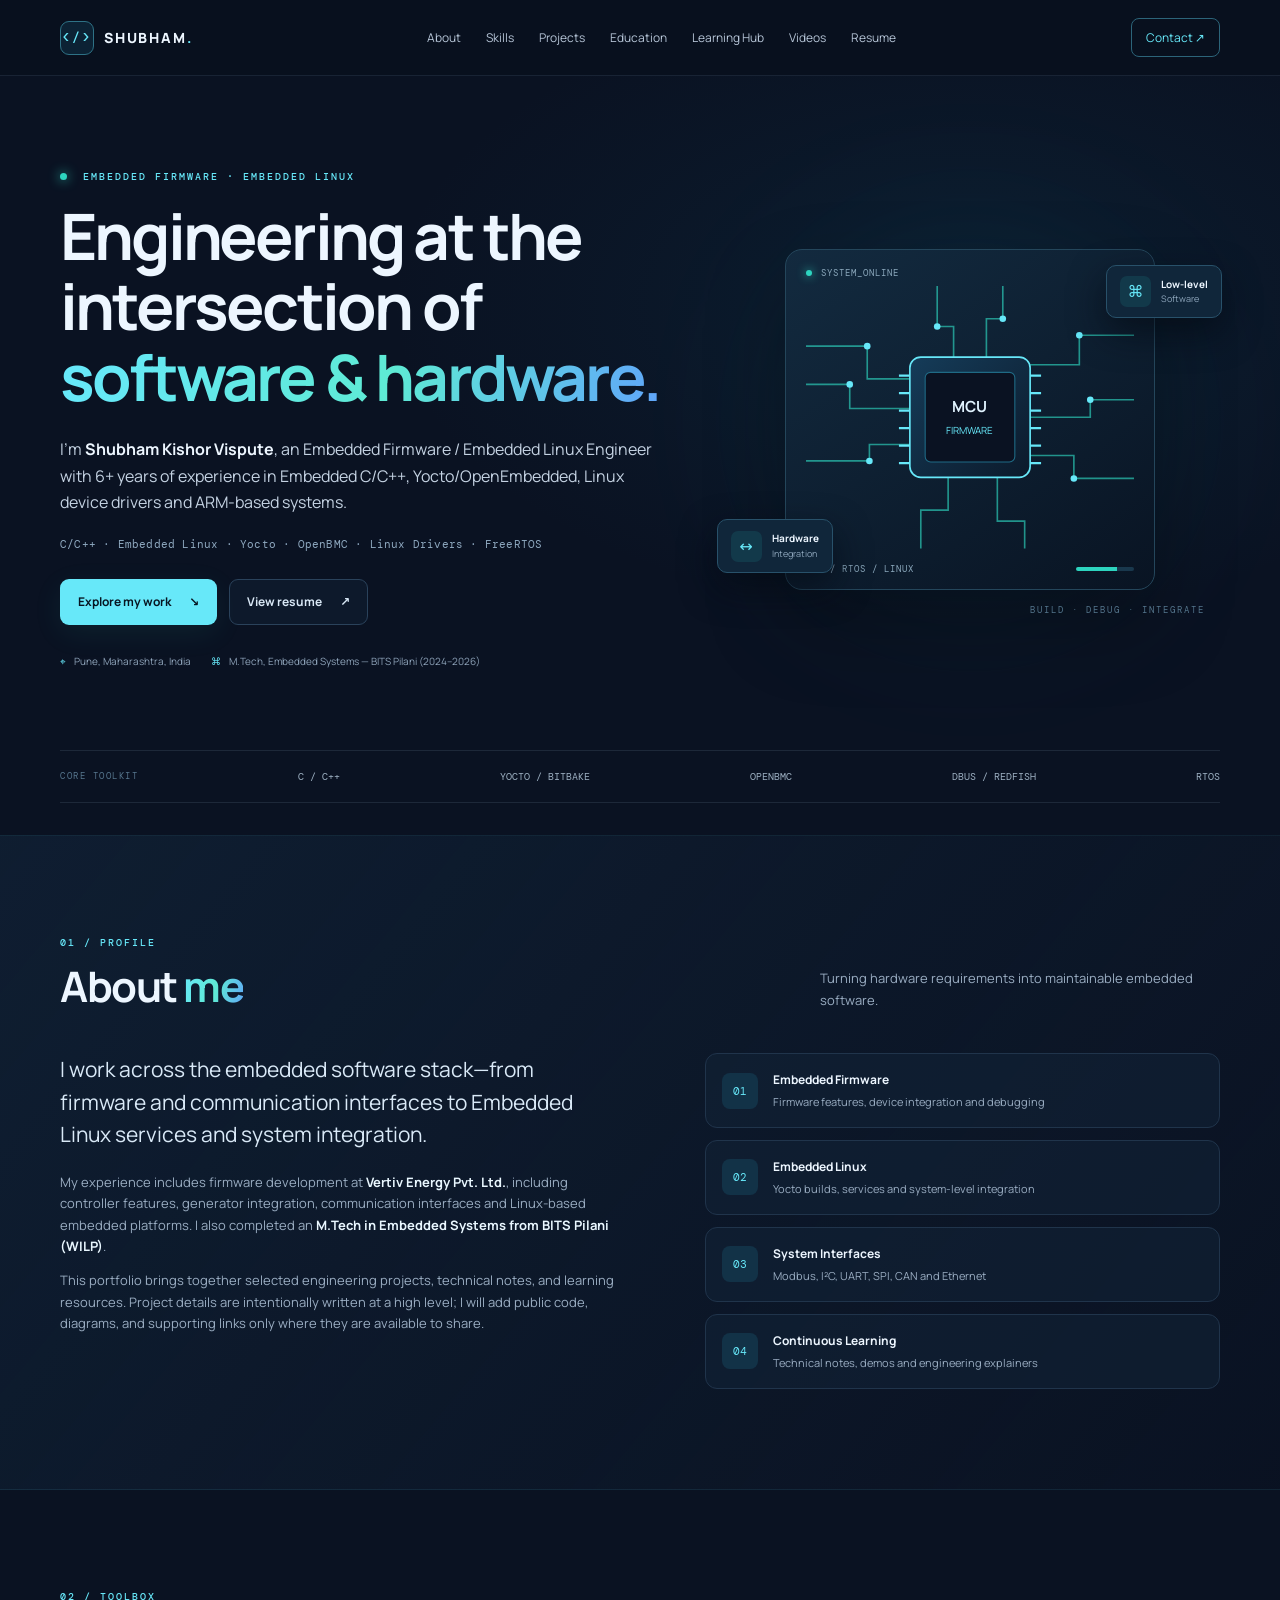
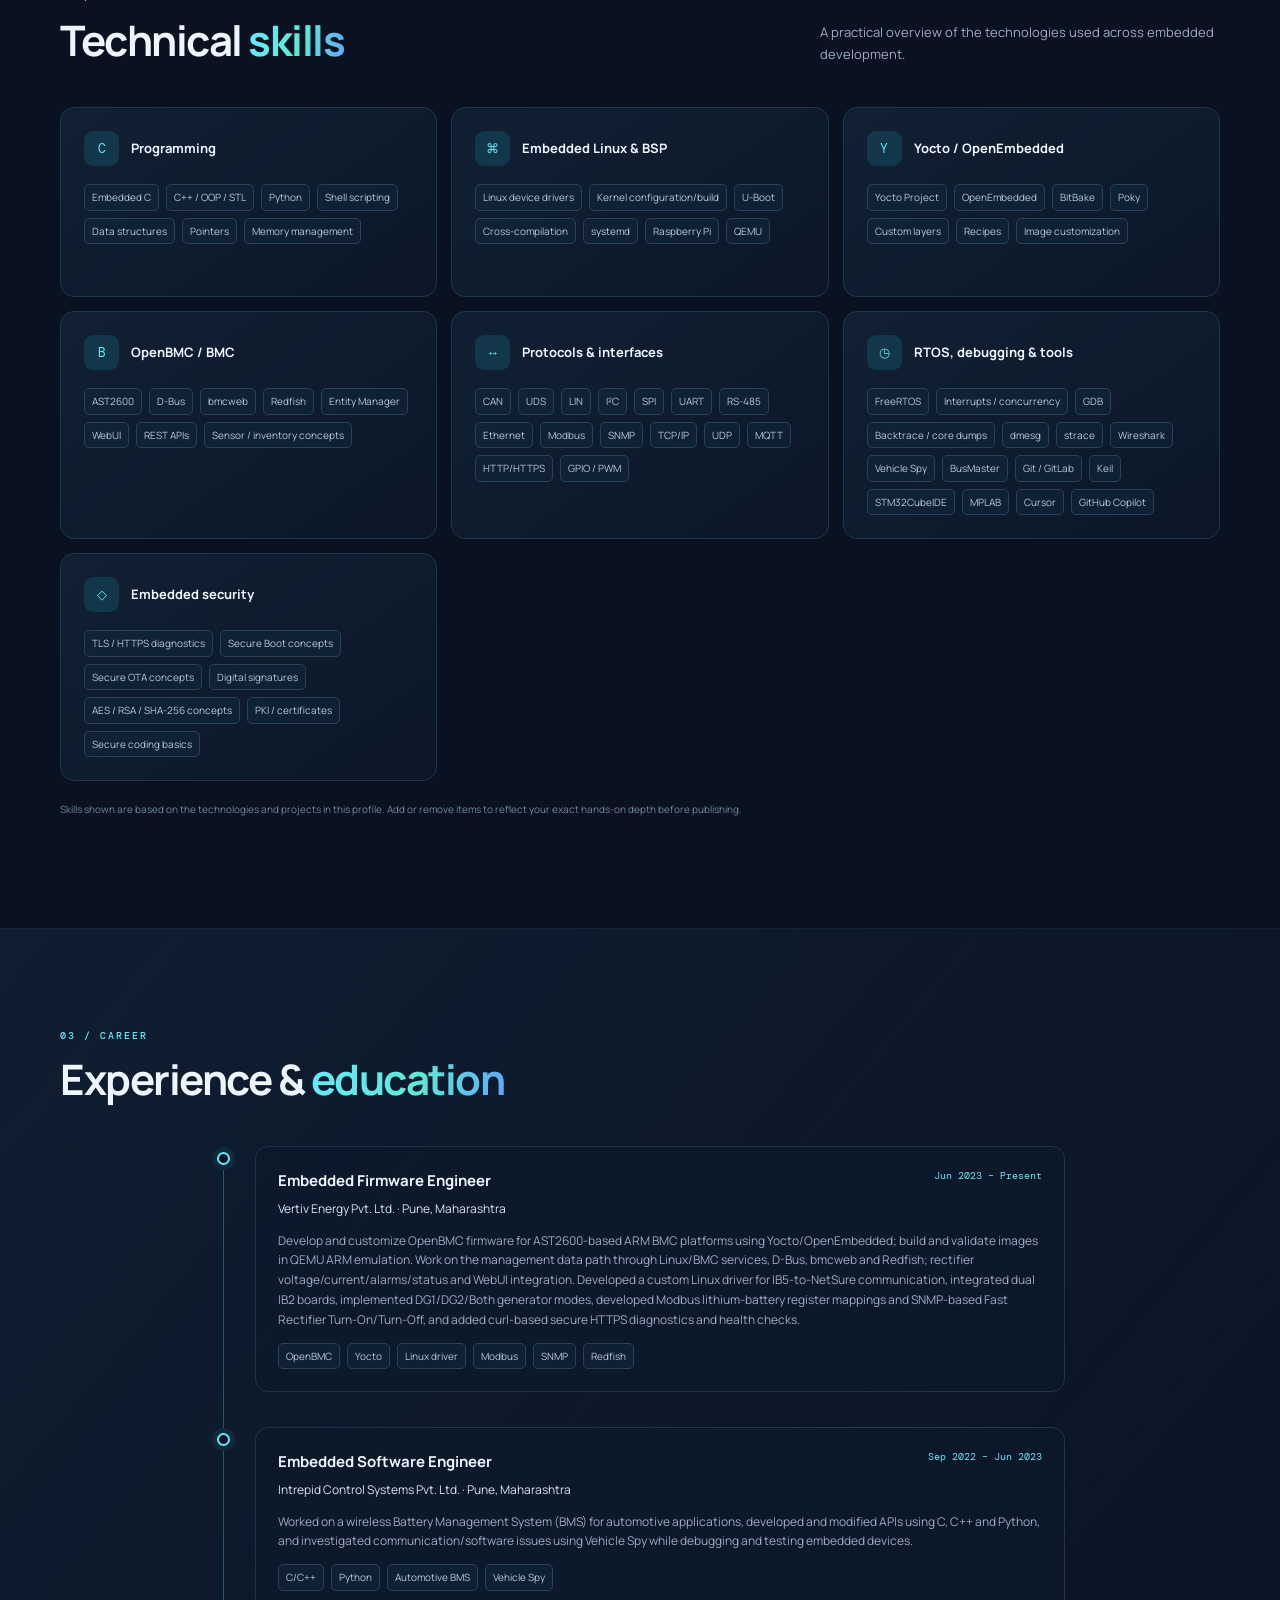
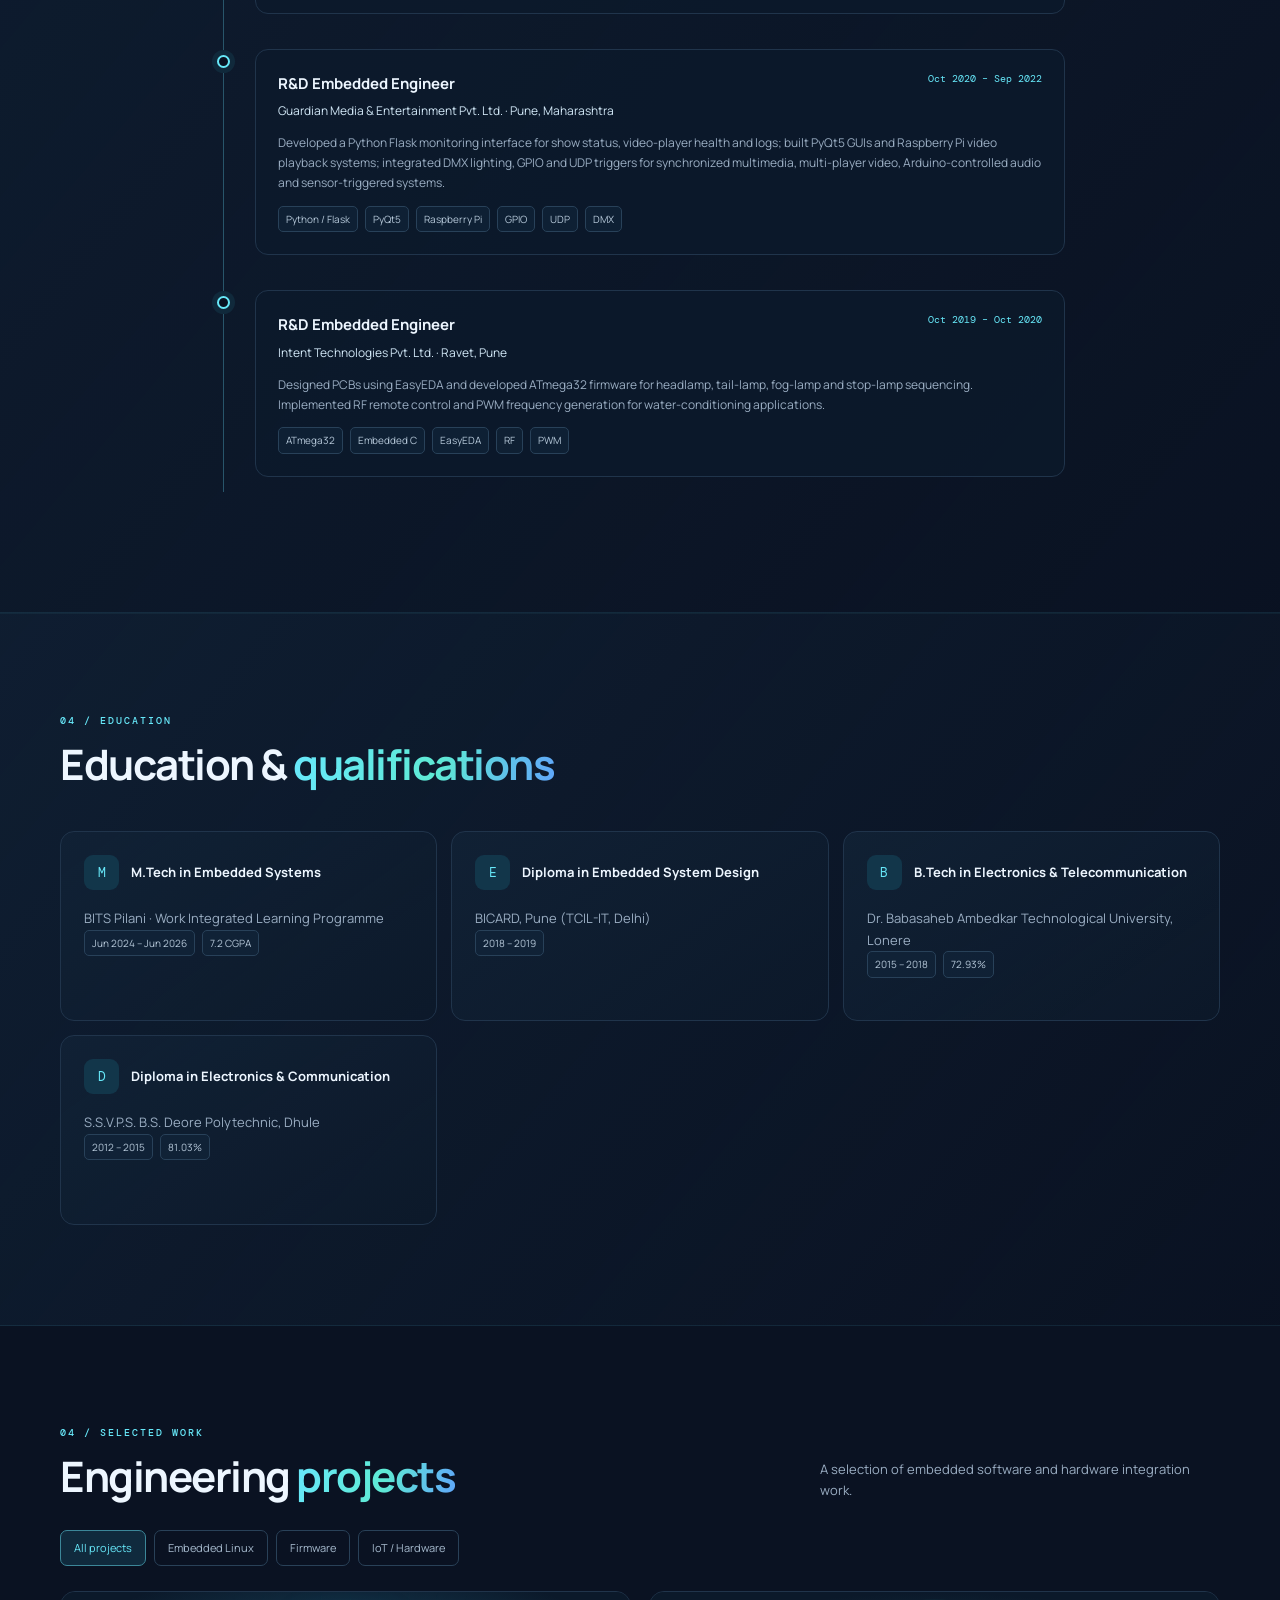
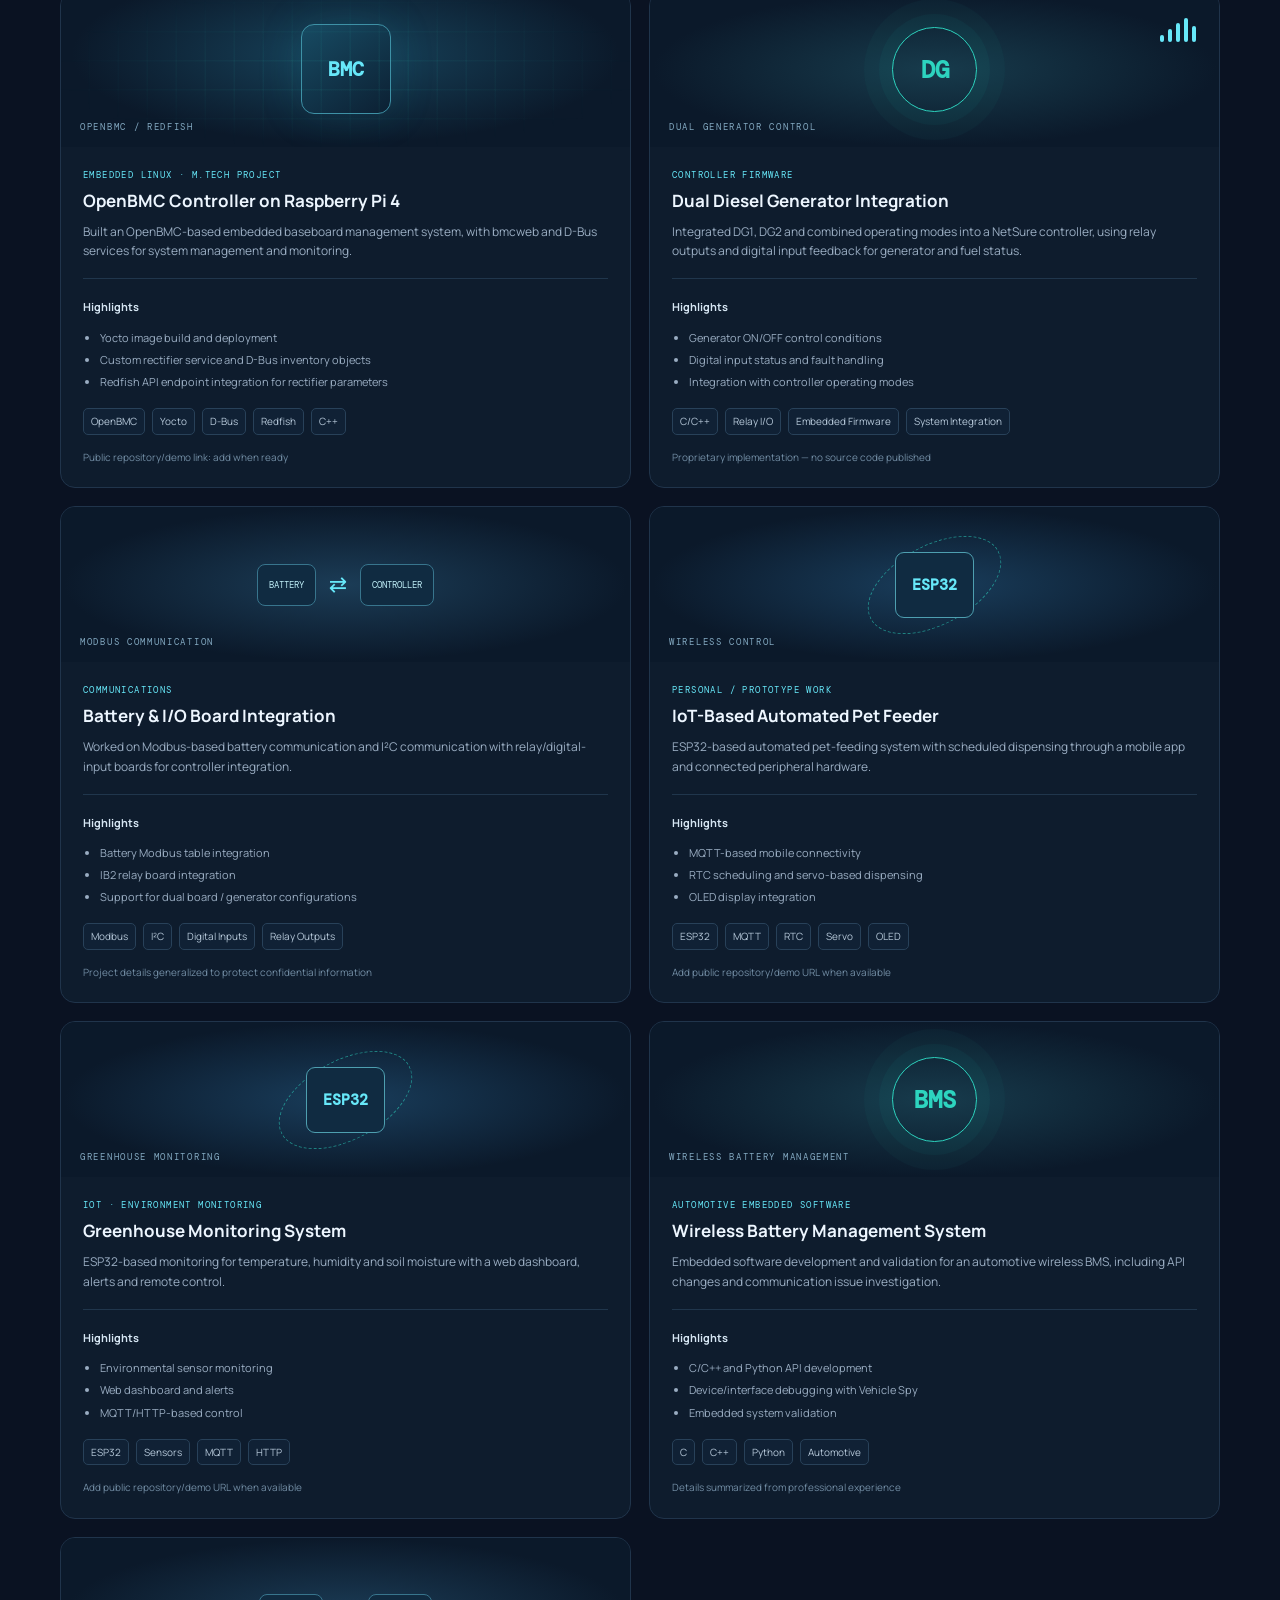
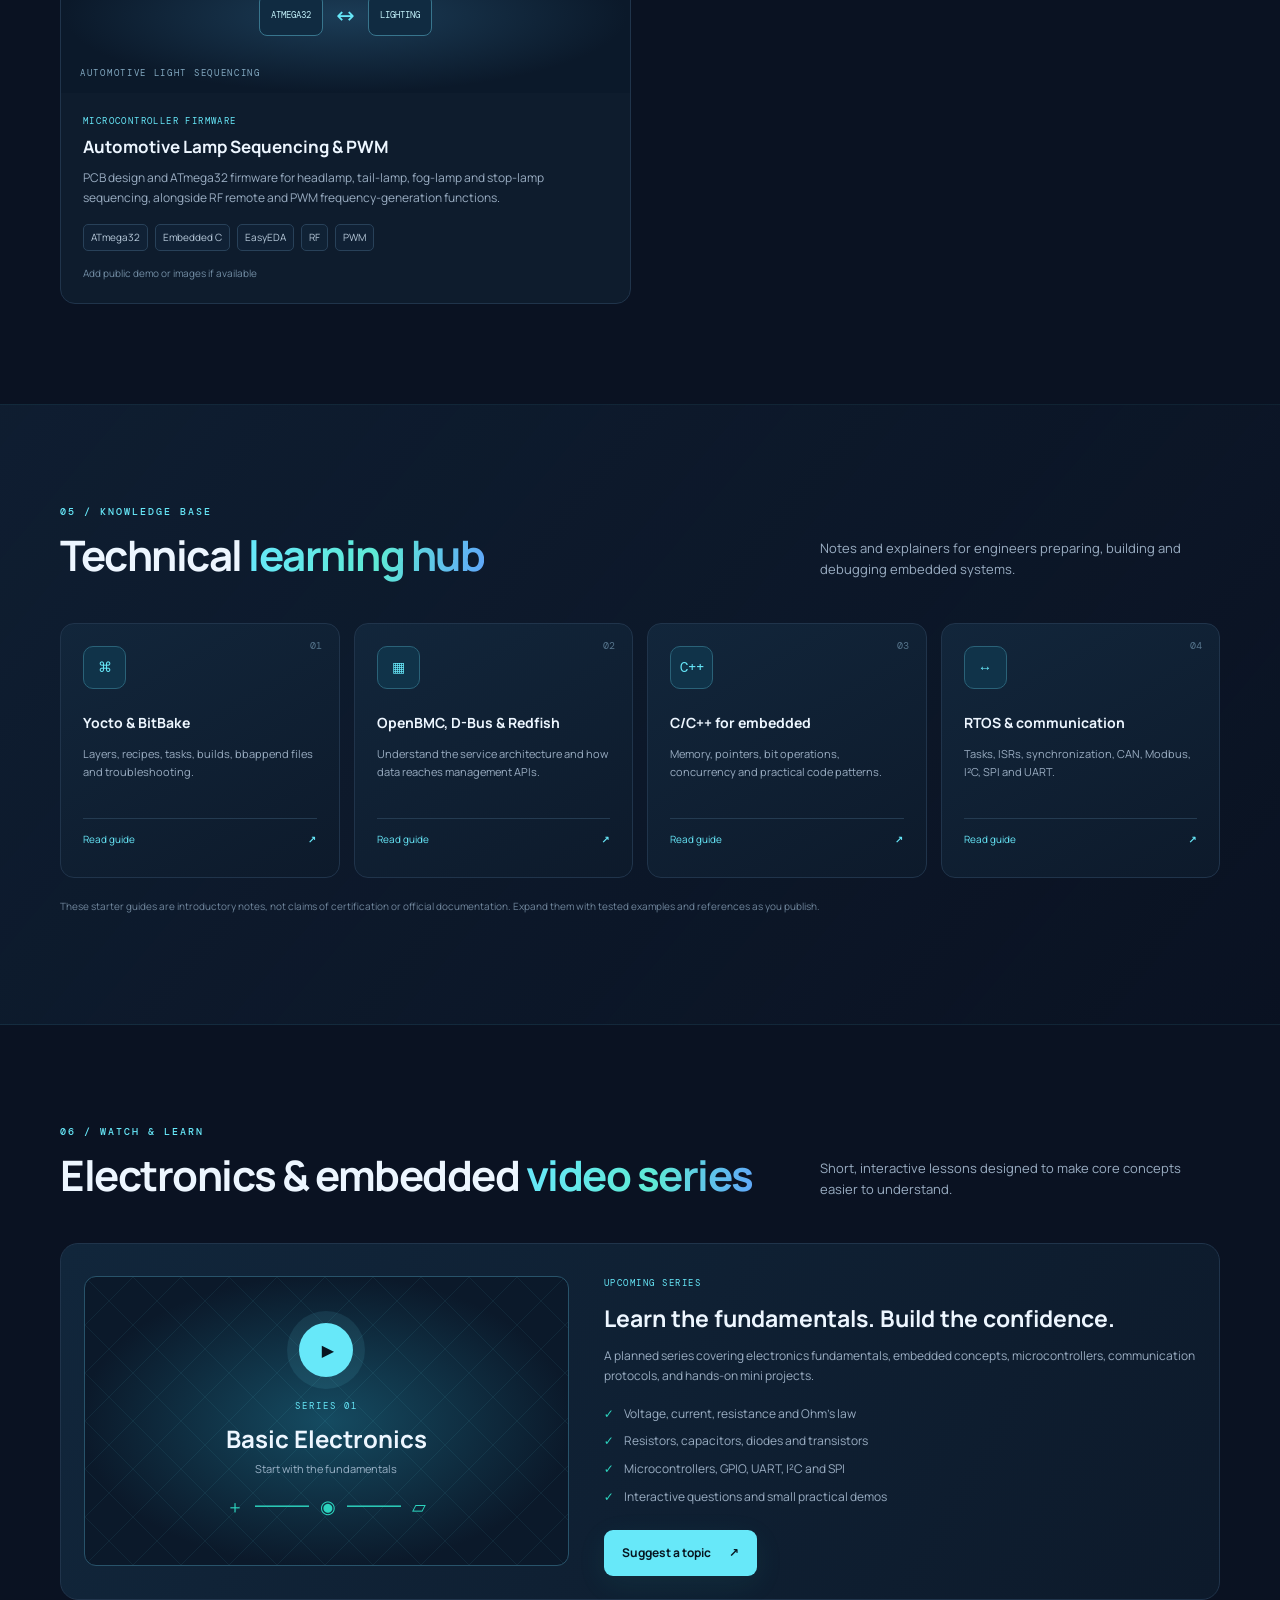
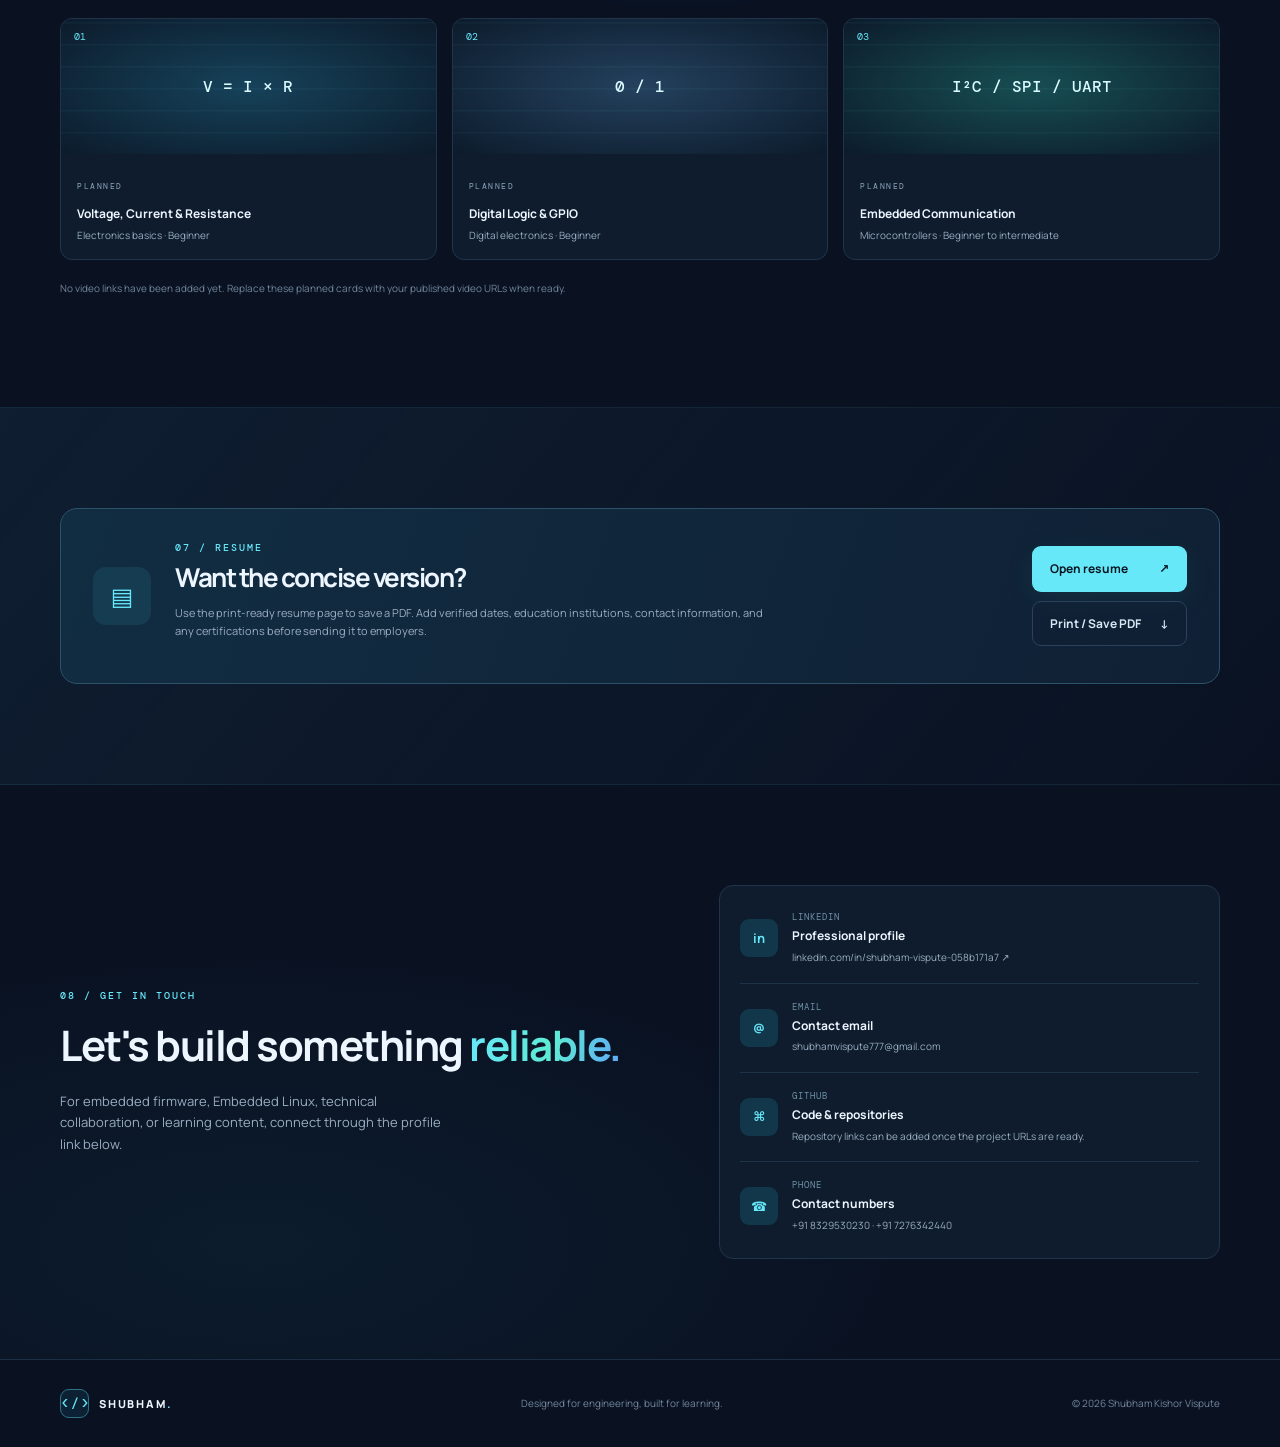
==== commit fd59a288: "Updated Website" ====
--- a/index.html
+++ b/index.html
@@ -21,7 +21,7 @@
       <button class="menu-toggle" id="menuToggle" aria-expanded="false" aria-controls="primaryNav" aria-label="Open navigation">☰</button>
       <nav id="primaryNav" class="nav-links" aria-label="Main navigation">
         <a href="#about">About</a><a href="#skills">Skills</a><a href="#projects">Projects</a>
-        <a href="#learning">Learning Hub</a><a href="#videos">Videos</a><a href="#resume">Resume</a>
+        <a href="#education">Education</a><a href="#learning">Learning Hub</a><a href="#videos">Videos</a><a href="#resume">Resume</a>
       </nav>
       <a class="nav-cta" href="#contact">Contact <span aria-hidden="true">↗</span></a>
     </div>
@@ -33,13 +33,13 @@
         <div class="hero-copy">
           <div class="eyebrow"><span class="status-dot"></span> EMBEDDED FIRMWARE · EMBEDDED LINUX</div>
           <h1>Engineering at the intersection of <span class="gradient-text">software &amp; hardware.</span></h1>
-          <p class="hero-lead">I'm <strong>Shubham Kishor Vispute</strong>, an Embedded Firmware Engineer focused on dependable firmware, Linux-based systems, and connected hardware.</p>
+          <p class="hero-lead">I'm <strong>Shubham Kishor Vispute</strong>, an Embedded Firmware / Embedded Linux Engineer with 6+ years of experience in Embedded C/C++, Yocto/OpenEmbedded, Linux device drivers and ARM-based systems.</p>
           <p class="hero-sub">C/C++ · Embedded Linux · Yocto · OpenBMC · Linux Drivers · FreeRTOS</p>
           <div class="hero-actions">
             <a class="button button-primary" href="#projects">Explore my work <span>↘</span></a>
             <a class="button button-secondary" href="#resume">View resume <span>↗</span></a>
           </div>
-          <div class="hero-meta"><span><i class="meta-icon">⌖</i> Pune, Maharashtra, India</span><span><i class="meta-icon">⌘</i> M.Tech, Embedded Systems — BITS Pilani</span></div>
+          <div class="hero-meta"><span><i class="meta-icon">⌖</i> Pune, Maharashtra, India</span><span><i class="meta-icon">⌘</i> M.Tech, Embedded Systems — BITS Pilani (2024–2026)</span></div>
         </div>
         <div class="hero-visual" aria-label="Decorative embedded systems illustration">
           <div class="visual-glow"></div>
@@ -92,12 +92,13 @@
       <div class="container">
         <div class="section-heading"><div><p class="eyebrow">02 / TOOLBOX</p><h2>Technical <span class="gradient-text">skills</span></h2></div><p class="section-intro">A practical overview of the technologies used across embedded development.</p></div>
         <div class="skills-grid">
-          <article class="skill-card"><div class="skill-head"><span class="skill-icon">C</span><h3>Languages &amp; software</h3></div><div class="tags"><span>C</span><span>C++</span><span>Embedded C</span><span>Python</span><span>Shell scripting</span><span>Data structures</span><span>OOP</span></div></article>
-          <article class="skill-card"><div class="skill-head"><span class="skill-icon">⌘</span><h3>Linux &amp; build systems</h3></div><div class="tags"><span>Embedded Linux</span><span>Yocto / BitBake</span><span>OpenBMC</span><span>Linux services</span><span>Device Tree</span><span>Cross-compilation</span><span>Makefiles</span></div></article>
-          <article class="skill-card"><div class="skill-head"><span class="skill-icon">↔</span><h3>Protocols &amp; connectivity</h3></div><div class="tags"><span>Modbus RTU/TCP</span><span>CAN / CAN-FD</span><span>I²C</span><span>SPI</span><span>UART</span><span>RS-485</span><span>TCP/IP</span><span>UDP</span><span>Ethernet</span><span>MQTT</span></div></article>
-          <article class="skill-card"><div class="skill-head"><span class="skill-icon">◷</span><h3>RTOS &amp; debugging</h3></div><div class="tags"><span>FreeRTOS</span><span>Tasks &amp; scheduling</span><span>Mutexes / Semaphores</span><span>GDB</span><span>Git</span><span>Wireshark</span><span>JTAG / SWD concepts</span></div></article>
-          <article class="skill-card"><div class="skill-head"><span class="skill-icon">▦</span><h3>Management interfaces</h3></div><div class="tags"><span>D-Bus</span><span>bmcweb</span><span>Redfish APIs</span><span>REST</span><span>systemd</span><span>JSON</span></div></article>
-          <article class="skill-card"><div class="skill-head"><span class="skill-icon">⌁</span><h3>Platforms &amp; hardware</h3></div><div class="tags"><span>Raspberry Pi 4</span><span>ARM-based systems</span><span>ESP32</span><span>Microcontrollers</span><span>Relay I/O</span><span>Sensor integration</span></div></article>
+          <article class="skill-card"><div class="skill-head"><span class="skill-icon">C</span><h3>Programming</h3></div><div class="tags"><span>Embedded C</span><span>C++ / OOP / STL</span><span>Python</span><span>Shell scripting</span><span>Data structures</span><span>Pointers</span><span>Memory management</span></div></article>
+          <article class="skill-card"><div class="skill-head"><span class="skill-icon">⌘</span><h3>Embedded Linux &amp; BSP</h3></div><div class="tags"><span>Linux device drivers</span><span>Kernel configuration/build</span><span>U-Boot</span><span>Cross-compilation</span><span>systemd</span><span>Raspberry Pi</span><span>QEMU</span></div></article>
+          <article class="skill-card"><div class="skill-head"><span class="skill-icon">Y</span><h3>Yocto / OpenEmbedded</h3></div><div class="tags"><span>Yocto Project</span><span>OpenEmbedded</span><span>BitBake</span><span>Poky</span><span>Custom layers</span><span>Recipes</span><span>Image customization</span></div></article>
+          <article class="skill-card"><div class="skill-head"><span class="skill-icon">B</span><h3>OpenBMC / BMC</h3></div><div class="tags"><span>AST2600</span><span>D-Bus</span><span>bmcweb</span><span>Redfish</span><span>Entity Manager</span><span>WebUI</span><span>REST APIs</span><span>Sensor / inventory concepts</span></div></article>
+          <article class="skill-card"><div class="skill-head"><span class="skill-icon">↔</span><h3>Protocols &amp; interfaces</h3></div><div class="tags"><span>CAN</span><span>UDS</span><span>LIN</span><span>I²C</span><span>SPI</span><span>UART</span><span>RS-485</span><span>Ethernet</span><span>Modbus</span><span>SNMP</span><span>TCP/IP</span><span>UDP</span><span>MQTT</span><span>HTTP/HTTPS</span><span>GPIO / PWM</span></div></article>
+          <article class="skill-card"><div class="skill-head"><span class="skill-icon">◷</span><h3>RTOS, debugging &amp; tools</h3></div><div class="tags"><span>FreeRTOS</span><span>Interrupts / concurrency</span><span>GDB</span><span>Backtrace / core dumps</span><span>dmesg</span><span>strace</span><span>Wireshark</span><span>Vehicle Spy</span><span>BusMaster</span><span>Git / GitLab</span><span>Keil</span><span>STM32CubeIDE</span><span>MPLAB</span><span>Cursor</span><span>GitHub Copilot</span></div></article>
+          <article class="skill-card"><div class="skill-head"><span class="skill-icon">◇</span><h3>Embedded security</h3></div><div class="tags"><span>TLS / HTTPS diagnostics</span><span>Secure Boot concepts</span><span>Secure OTA concepts</span><span>Digital signatures</span><span>AES / RSA / SHA-256 concepts</span><span>PKI / certificates</span><span>Secure coding basics</span></div></article>
         </div>
         <p class="fine-print">Skills shown are based on the technologies and projects in this profile. Add or remove items to reflect your exact hands-on depth before publishing.</p>
       </div>
@@ -107,10 +108,22 @@
       <div class="container">
         <div class="section-heading"><div><p class="eyebrow">03 / CAREER</p><h2>Experience &amp; <span class="gradient-text">education</span></h2></div></div>
         <div class="timeline">
-          <div class="timeline-item"><span class="timeline-marker"></span><div class="timeline-content"><div class="timeline-top"><h3>Embedded Firmware Engineer</h3><span class="timeline-date">Dates to be added</span></div><p class="timeline-org">Vertiv Energy Pvt. Ltd.</p><p>Firmware development for a NetSure Controller Unit on a Yocto-based embedded Linux platform. Work areas included generator integration and control modes, digital input and relay output board integration, Modbus battery communication, I²C board communication, and controller feature integration.</p><div class="tags"><span>Embedded Linux</span><span>Yocto</span><span>Modbus</span><span>I²C</span><span>Controller firmware</span></div></div></div>
-          <div class="timeline-item"><span class="timeline-marker"></span><div class="timeline-content"><div class="timeline-top"><h3>M.Tech — Embedded Systems</h3><span class="timeline-date">Completed</span></div><p class="timeline-org">BITS Pilani · Work Integrated Learning Programme</p><p>Postgraduate study in embedded systems, complemented by a project focused on implementing an embedded baseboard management controller using OpenBMC on Raspberry Pi 4.</p></div></div>
-          <div class="timeline-item"><span class="timeline-marker"></span><div class="timeline-content"><div class="timeline-top"><h3>B.Tech — Electronics &amp; Telecommunication</h3><span class="timeline-date">Details to be added</span></div><p class="timeline-org">Education</p><p>Add institution and graduation year before publishing.</p></div></div>
-          <div class="timeline-item"><span class="timeline-marker"></span><div class="timeline-content"><div class="timeline-top"><h3>Diploma — Electronics &amp; Telecommunication</h3><span class="timeline-date">Details to be added</span></div><p class="timeline-org">Education</p><p>Add institution and graduation year before publishing.</p></div></div>
+          <div class="timeline-item"><span class="timeline-marker"></span><div class="timeline-content"><div class="timeline-top"><h3>Embedded Firmware Engineer</h3><span class="timeline-date">Jun 2023 – Present</span></div><p class="timeline-org">Vertiv Energy Pvt. Ltd. · Pune, Maharashtra</p><p>Develop and customize OpenBMC firmware for AST2600-based ARM BMC platforms using Yocto/OpenEmbedded; build and validate images in QEMU ARM emulation. Work on the management data path through Linux/BMC services, D-Bus, bmcweb and Redfish; rectifier voltage/current/alarms/status and WebUI integration. Developed a custom Linux driver for IB5-to-NetSure communication, integrated dual IB2 boards, implemented DG1/DG2/Both generator modes, developed Modbus lithium-battery register mappings and SNMP-based Fast Rectifier Turn-On/Turn-Off, and added curl-based secure HTTPS diagnostics and health checks.</p><div class="tags"><span>OpenBMC</span><span>Yocto</span><span>Linux driver</span><span>Modbus</span><span>SNMP</span><span>Redfish</span></div></div></div>
+          <div class="timeline-item"><span class="timeline-marker"></span><div class="timeline-content"><div class="timeline-top"><h3>Embedded Software Engineer</h3><span class="timeline-date">Sep 2022 – Jun 2023</span></div><p class="timeline-org">Intrepid Control Systems Pvt. Ltd. · Pune, Maharashtra</p><p>Worked on a wireless Battery Management System (BMS) for automotive applications, developed and modified APIs using C, C++ and Python, and investigated communication/software issues using Vehicle Spy while debugging and testing embedded devices.</p><div class="tags"><span>C/C++</span><span>Python</span><span>Automotive BMS</span><span>Vehicle Spy</span></div></div></div>
+          <div class="timeline-item"><span class="timeline-marker"></span><div class="timeline-content"><div class="timeline-top"><h3>R&amp;D Embedded Engineer</h3><span class="timeline-date">Oct 2020 – Sep 2022</span></div><p class="timeline-org">Guardian Media &amp; Entertainment Pvt. Ltd. · Pune, Maharashtra</p><p>Developed a Python Flask monitoring interface for show status, video-player health and logs; built PyQt5 GUIs and Raspberry Pi video playback systems; integrated DMX lighting, GPIO and UDP triggers for synchronized multimedia, multi-player video, Arduino-controlled audio and sensor-triggered systems.</p><div class="tags"><span>Python / Flask</span><span>PyQt5</span><span>Raspberry Pi</span><span>GPIO</span><span>UDP</span><span>DMX</span></div></div></div>
+          <div class="timeline-item"><span class="timeline-marker"></span><div class="timeline-content"><div class="timeline-top"><h3>R&amp;D Embedded Engineer</h3><span class="timeline-date">Oct 2019 – Oct 2020</span></div><p class="timeline-org">Intent Technologies Pvt. Ltd. · Ravet, Pune</p><p>Designed PCBs using EasyEDA and developed ATmega32 firmware for headlamp, tail-lamp, fog-lamp and stop-lamp sequencing. Implemented RF remote control and PWM frequency generation for water-conditioning applications.</p><div class="tags"><span>ATmega32</span><span>Embedded C</span><span>EasyEDA</span><span>RF</span><span>PWM</span></div></div></div>
+        </div>
+      </div>
+    </section>
+
+    <section class="section section-alt" id="education">
+      <div class="container">
+        <div class="section-heading"><div><p class="eyebrow">04 / EDUCATION</p><h2>Education &amp; <span class="gradient-text">qualifications</span></h2></div></div>
+        <div class="skills-grid">
+          <article class="skill-card"><div class="skill-head"><span class="skill-icon">M</span><h3>M.Tech in Embedded Systems</h3></div><p class="section-intro">BITS Pilani · Work Integrated Learning Programme</p><div class="tags"><span>Jun 2024 – Jun 2026</span><span>7.2 CGPA</span></div></article>
+          <article class="skill-card"><div class="skill-head"><span class="skill-icon">E</span><h3>Diploma in Embedded System Design</h3></div><p class="section-intro">BICARD, Pune (TCIL-IT, Delhi)</p><div class="tags"><span>2018 – 2019</span></div></article>
+          <article class="skill-card"><div class="skill-head"><span class="skill-icon">B</span><h3>B.Tech in Electronics &amp; Telecommunication</h3></div><p class="section-intro">Dr. Babasaheb Ambedkar Technological University, Lonere</p><div class="tags"><span>2015 – 2018</span><span>72.93%</span></div></article>
+          <article class="skill-card"><div class="skill-head"><span class="skill-icon">D</span><h3>Diploma in Electronics &amp; Communication</h3></div><p class="section-intro">S.S.V.P.S. B.S. Deore Polytechnic, Dhule</p><div class="tags"><span>2012 – 2015</span><span>81.03%</span></div></article>
         </div>
       </div>
     </section>
@@ -136,7 +149,19 @@
           </article>
           <article class="project-card" data-category="iot">
             <div class="project-art art-iot"><div class="iot-device">ESP32</div><div class="iot-orbit"></div><span class="art-label">WIRELESS CONTROL</span></div>
-            <div class="project-body"><div class="project-type">PERSONAL / PROTOTYPE WORK</div><h3>UDP-Based Hardware Control</h3><p>Prototype concept using an Android interface and UDP broadcast messaging to coordinate ESP32-based relay control and LED indicators.</p><div class="project-details"><b>Areas explored</b><ul><li>Kotlin-based Android interface</li><li>UDP broadcast messaging</li><li>ESP32 relay and NeoPixel control</li></ul></div><div class="tags"><span>ESP32</span><span>UDP</span><span>Kotlin</span><span>IoT</span></div><span class="project-note">Add demo images or source links if publicly shareable</span></div>
+            <div class="project-body"><div class="project-type">PERSONAL / PROTOTYPE WORK</div><h3>IoT-Based Automated Pet Feeder</h3><p>ESP32-based automated pet-feeding system with scheduled dispensing through a mobile app and connected peripheral hardware.</p><div class="project-details"><b>Highlights</b><ul><li>MQTT-based mobile connectivity</li><li>RTC scheduling and servo-based dispensing</li><li>OLED display integration</li></ul></div><div class="tags"><span>ESP32</span><span>MQTT</span><span>RTC</span><span>Servo</span><span>OLED</span></div><span class="project-note">Add public repository/demo URL when available</span></div>
+          </article>
+          <article class="project-card" data-category="iot">
+            <div class="project-art art-iot"><div class="iot-device">ESP32</div><div class="iot-orbit"></div><span class="art-label">GREENHOUSE MONITORING</span></div>
+            <div class="project-body"><div class="project-type">IOT · ENVIRONMENT MONITORING</div><h3>Greenhouse Monitoring System</h3><p>ESP32-based monitoring for temperature, humidity and soil moisture with a web dashboard, alerts and remote control.</p><div class="project-details"><b>Highlights</b><ul><li>Environmental sensor monitoring</li><li>Web dashboard and alerts</li><li>MQTT/HTTP-based control</li></ul></div><div class="tags"><span>ESP32</span><span>Sensors</span><span>MQTT</span><span>HTTP</span></div><span class="project-note">Add public repository/demo URL when available</span></div>
+          </article>
+          <article class="project-card" data-category="firmware">
+            <div class="project-art art-generator"><div class="power-ring">BMS</div><span class="art-label">WIRELESS BATTERY MANAGEMENT</span></div>
+            <div class="project-body"><div class="project-type">AUTOMOTIVE EMBEDDED SOFTWARE</div><h3>Wireless Battery Management System</h3><p>Embedded software development and validation for an automotive wireless BMS, including API changes and communication issue investigation.</p><div class="project-details"><b>Highlights</b><ul><li>C/C++ and Python API development</li><li>Device/interface debugging with Vehicle Spy</li><li>Embedded system validation</li></ul></div><div class="tags"><span>C</span><span>C++</span><span>Python</span><span>Automotive</span></div><span class="project-note">Details summarized from professional experience</span></div>
+          </article>
+          <article class="project-card" data-category="iot">
+            <div class="project-art art-protocol"><div class="protocol-node">ATMEGA32</div><span class="protocol-arrow">↔</span><div class="protocol-node">LIGHTING</div><span class="art-label">AUTOMOTIVE LIGHT SEQUENCING</span></div>
+            <div class="project-body"><div class="project-type">MICROCONTROLLER FIRMWARE</div><h3>Automotive Lamp Sequencing &amp; PWM</h3><p>PCB design and ATmega32 firmware for headlamp, tail-lamp, fog-lamp and stop-lamp sequencing, alongside RF remote and PWM frequency-generation functions.</p><div class="tags"><span>ATmega32</span><span>Embedded C</span><span>EasyEDA</span><span>RF</span><span>PWM</span></div><span class="project-note">Add public demo or images if available</span></div>
           </article>
         </div>
       </div>
@@ -181,7 +206,7 @@
     <section class="section contact-section" id="contact">
       <div class="container contact-grid">
         <div><p class="eyebrow">08 / GET IN TOUCH</p><h2>Let's build something <span class="gradient-text">reliable.</span></h2><p class="section-intro">For embedded firmware, Embedded Linux, technical collaboration, or learning content, connect through the profile link below.</p></div>
-        <div class="contact-card"><div class="contact-row"><span class="contact-icon">in</span><div><small>LINKEDIN</small><b>Professional profile</b><a href="https://www.linkedin.com/in/shubham-vispute-058b171a7/" target="_blank" rel="noopener noreferrer">linkedin.com/in/shubham-vispute-058b171a7 ↗</a></div></div><div class="contact-row"><span class="contact-icon">@</span><div><small>EMAIL</small><b>Contact email</b><p>Add your preferred public email before publishing.</p></div></div><div class="contact-row"><span class="contact-icon">⌘</span><div><small>GITHUB</small><b>Code &amp; repositories</b><p>Add your GitHub profile or project repositories when verified.</p></div></div></div>
+        <div class="contact-card"><div class="contact-row"><span class="contact-icon">in</span><div><small>LINKEDIN</small><b>Professional profile</b><a href="https://www.linkedin.com/in/shubham-vispute-058b171a7/" target="_blank" rel="noopener noreferrer">linkedin.com/in/shubham-vispute-058b171a7 ↗</a></div></div><div class="contact-row"><span class="contact-icon">@</span><div><small>EMAIL</small><b>Contact email</b><a href="mailto:shubhamvispute777@gmail.com">shubhamvispute777@gmail.com</a></div></div><div class="contact-row"><span class="contact-icon">⌘</span><div><small>GITHUB</small><b>Code &amp; repositories</b><p>Repository links can be added once the project URLs are ready.</p></div></div><div class="contact-row"><span class="contact-icon">☎</span><div><small>PHONE</small><b>Contact numbers</b><p>+91 8329530230 · +91 7276342440</p></div></div></div>
       </div>
     </section>
   </main>
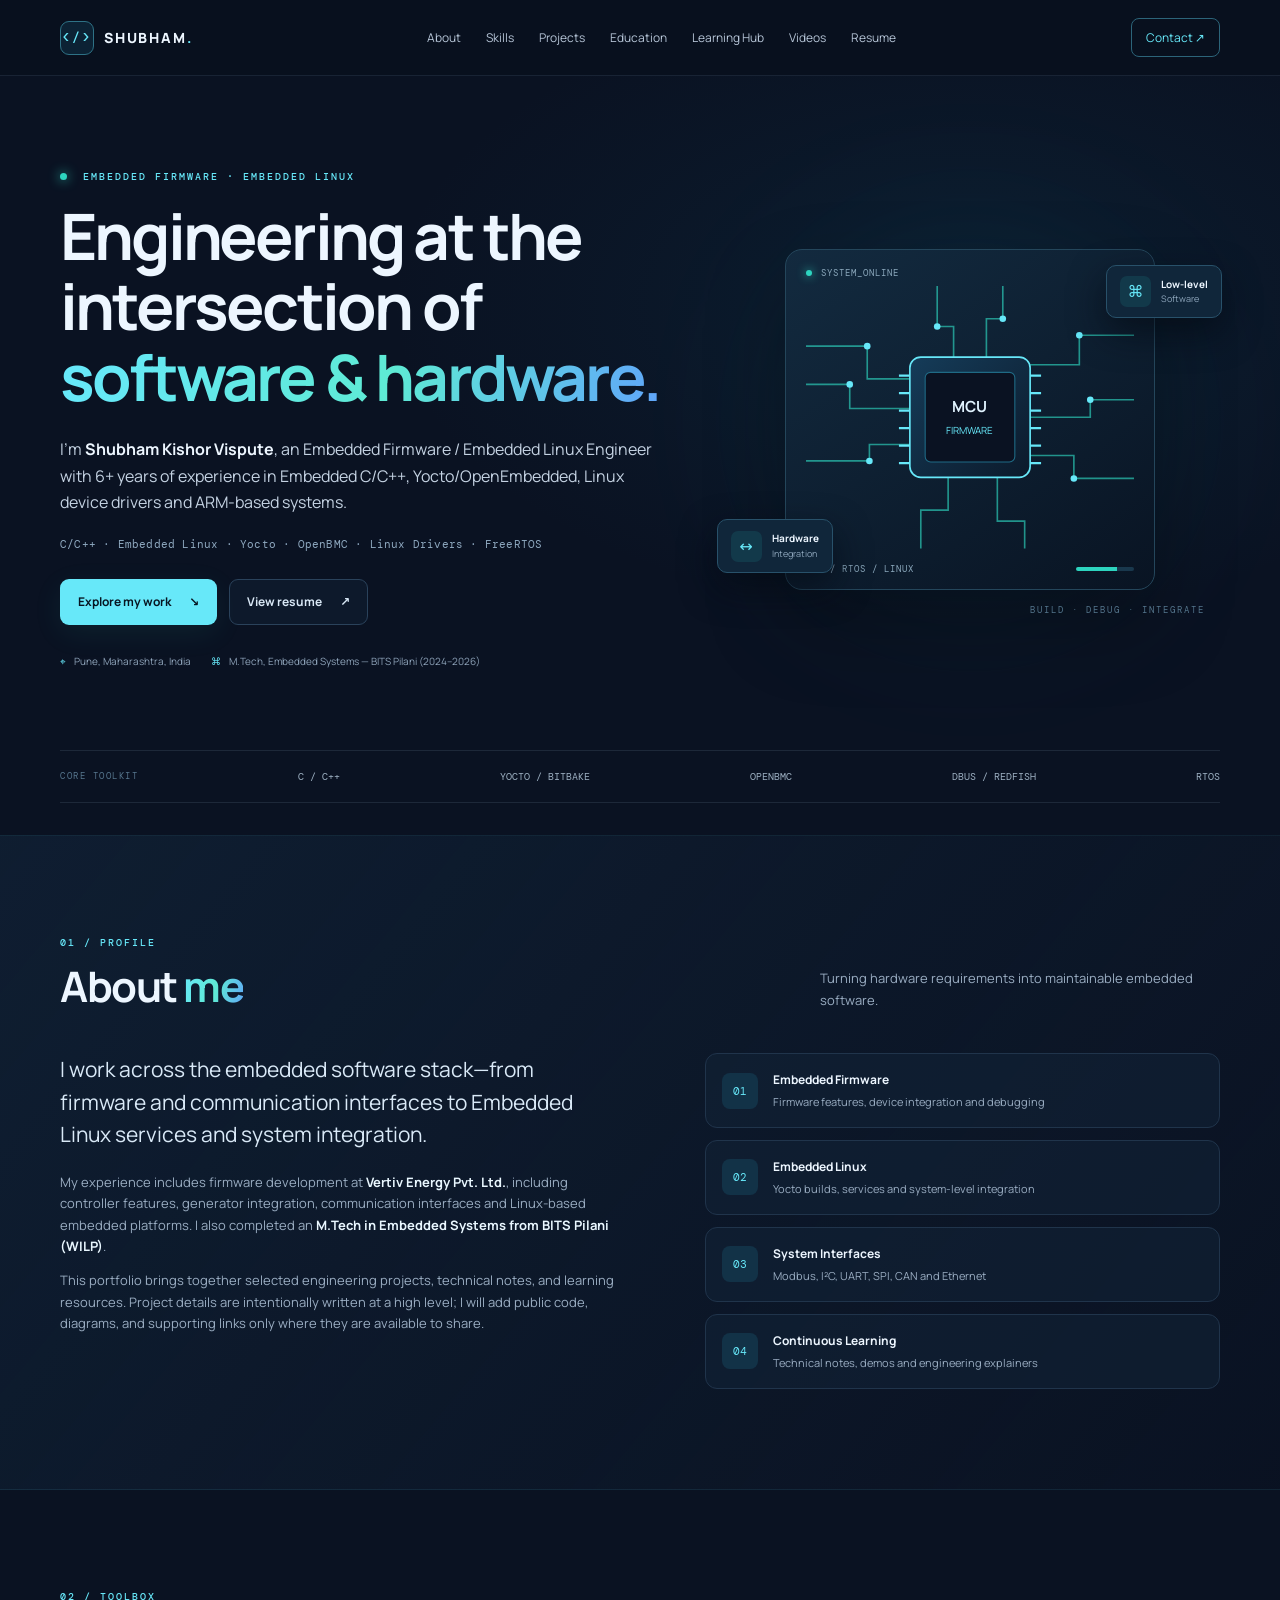
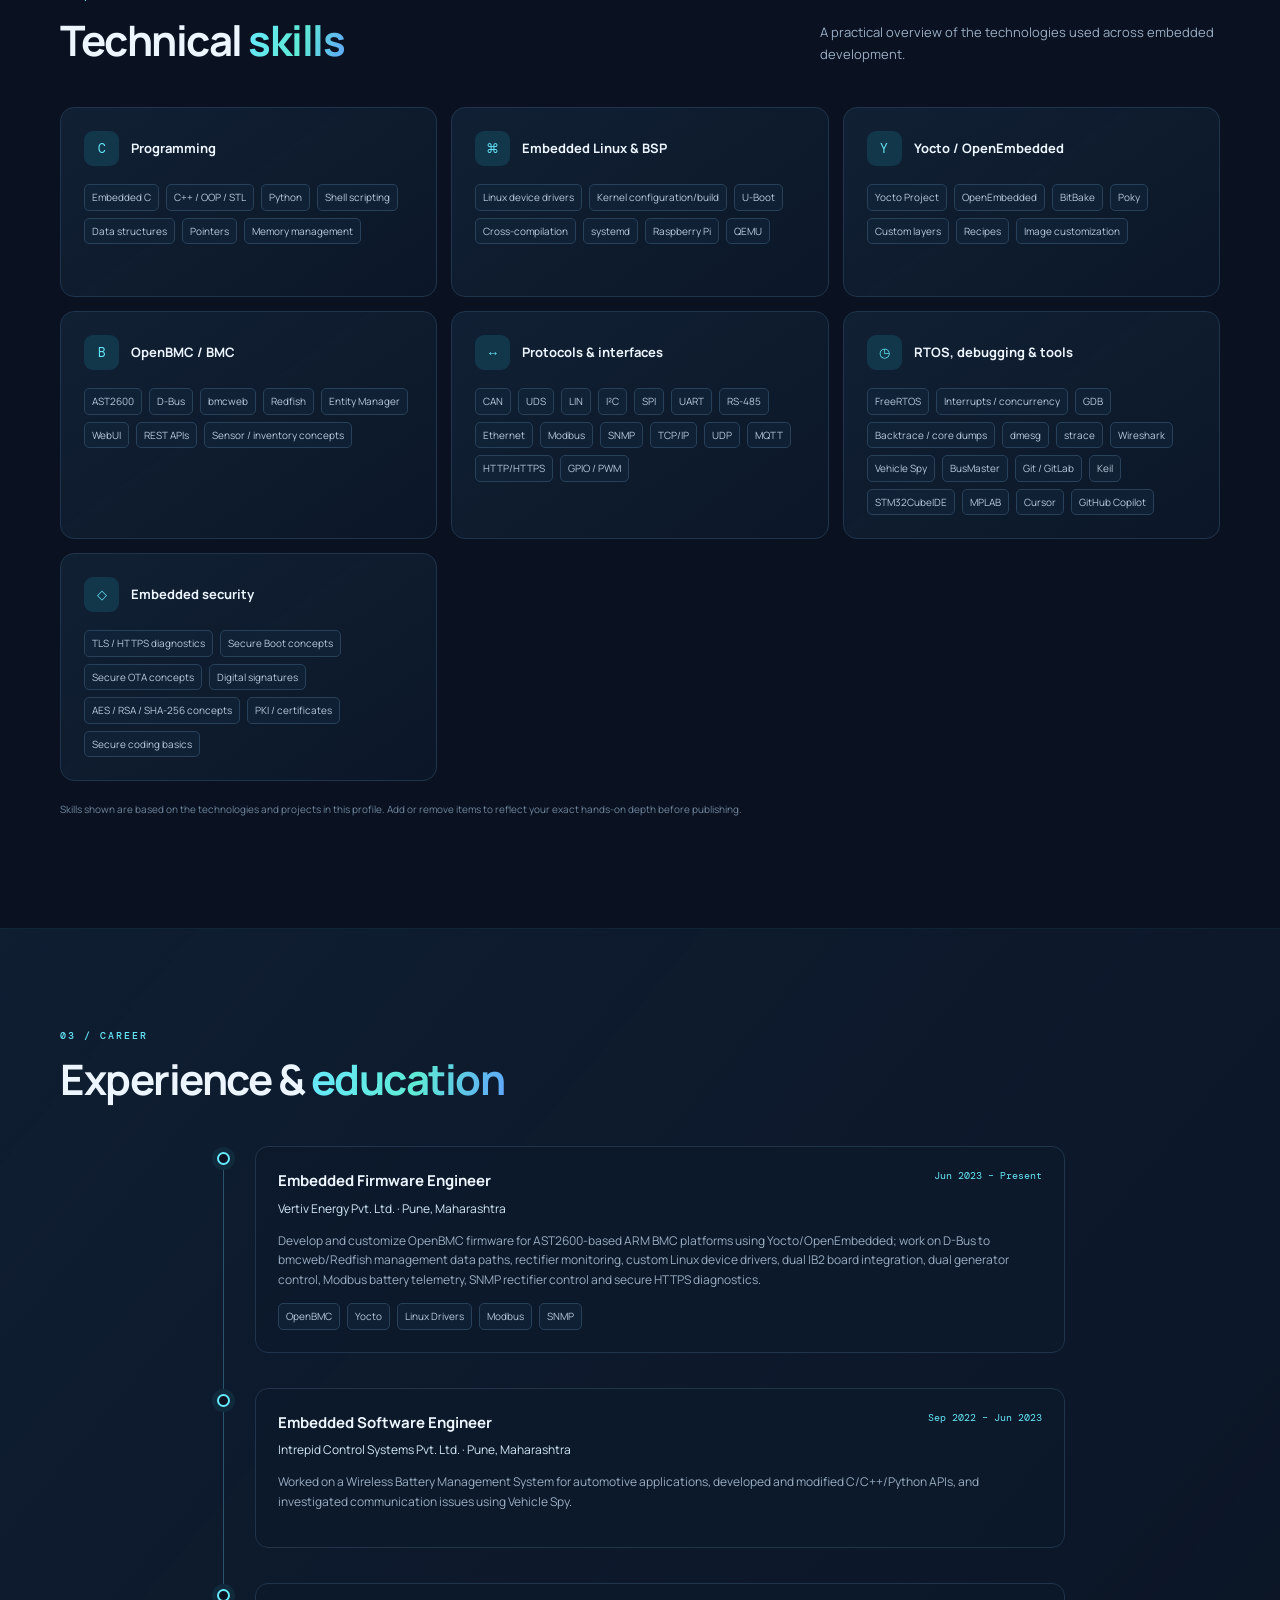
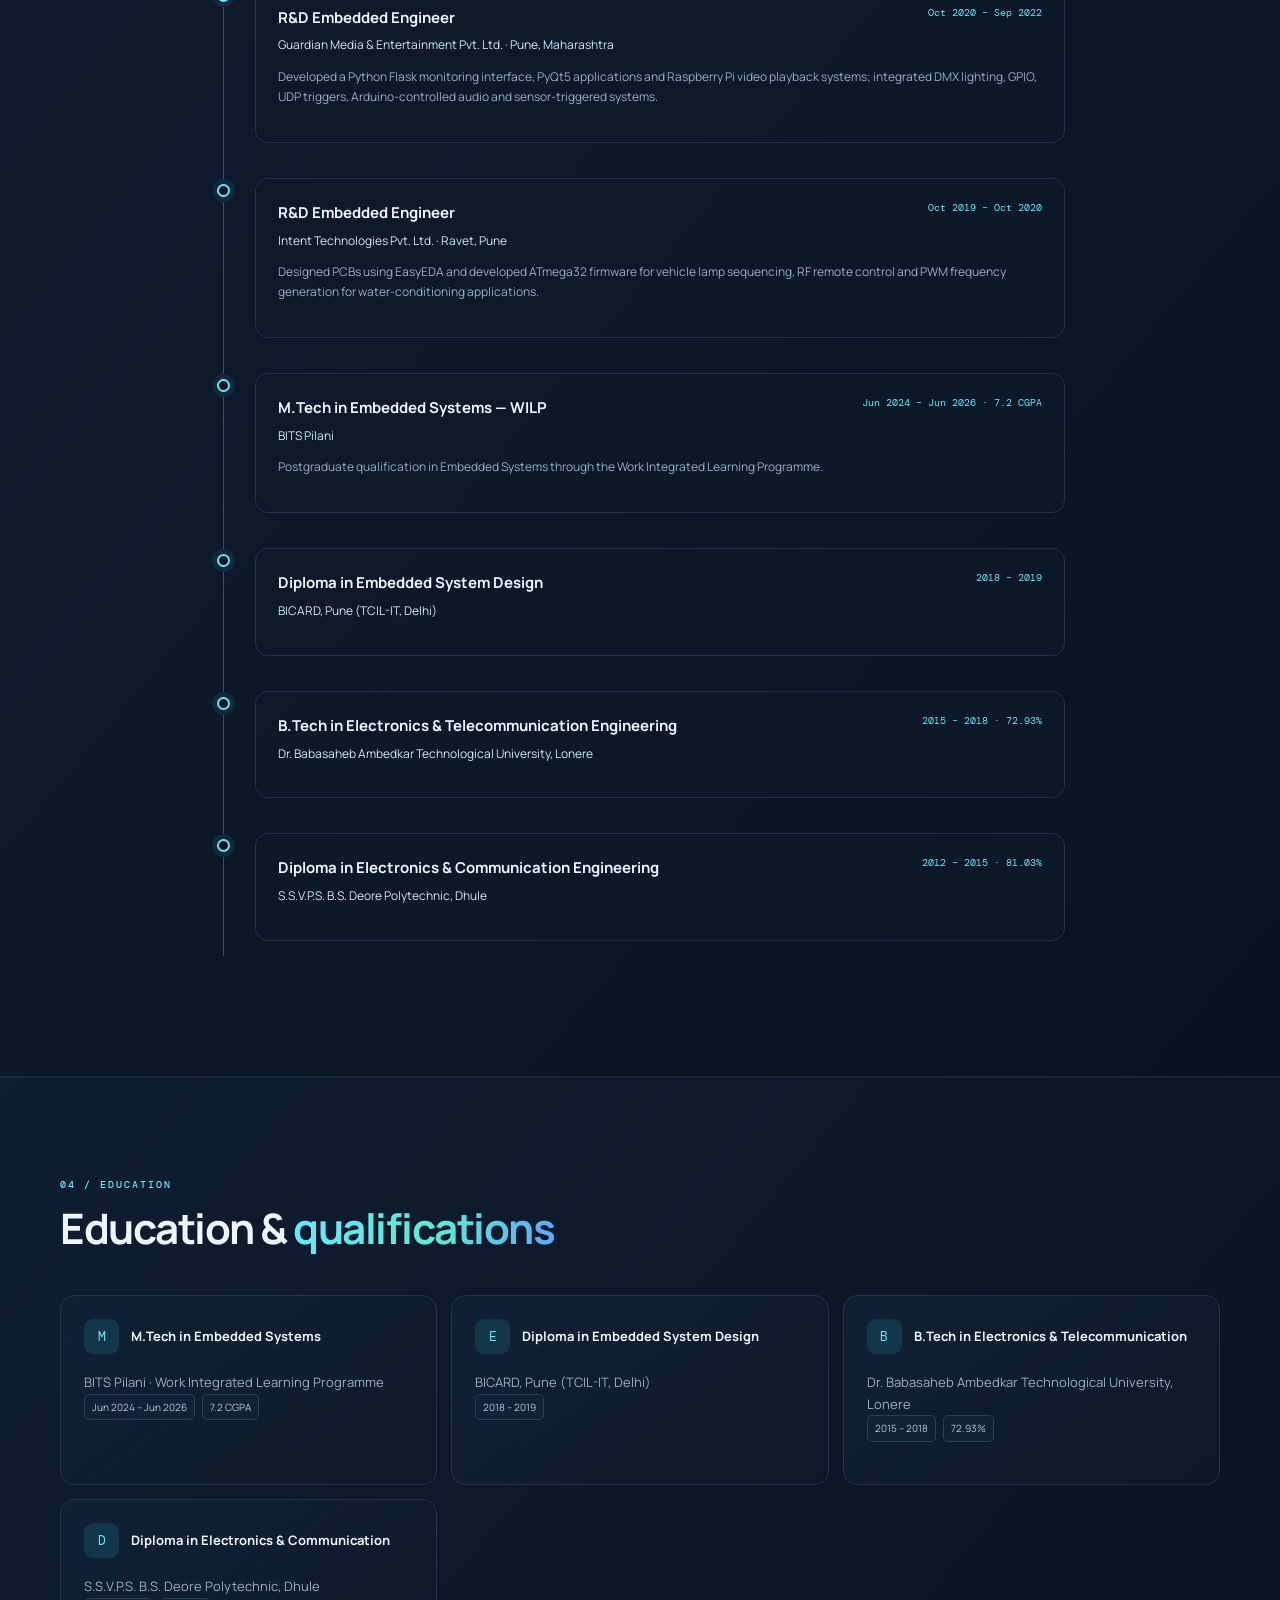
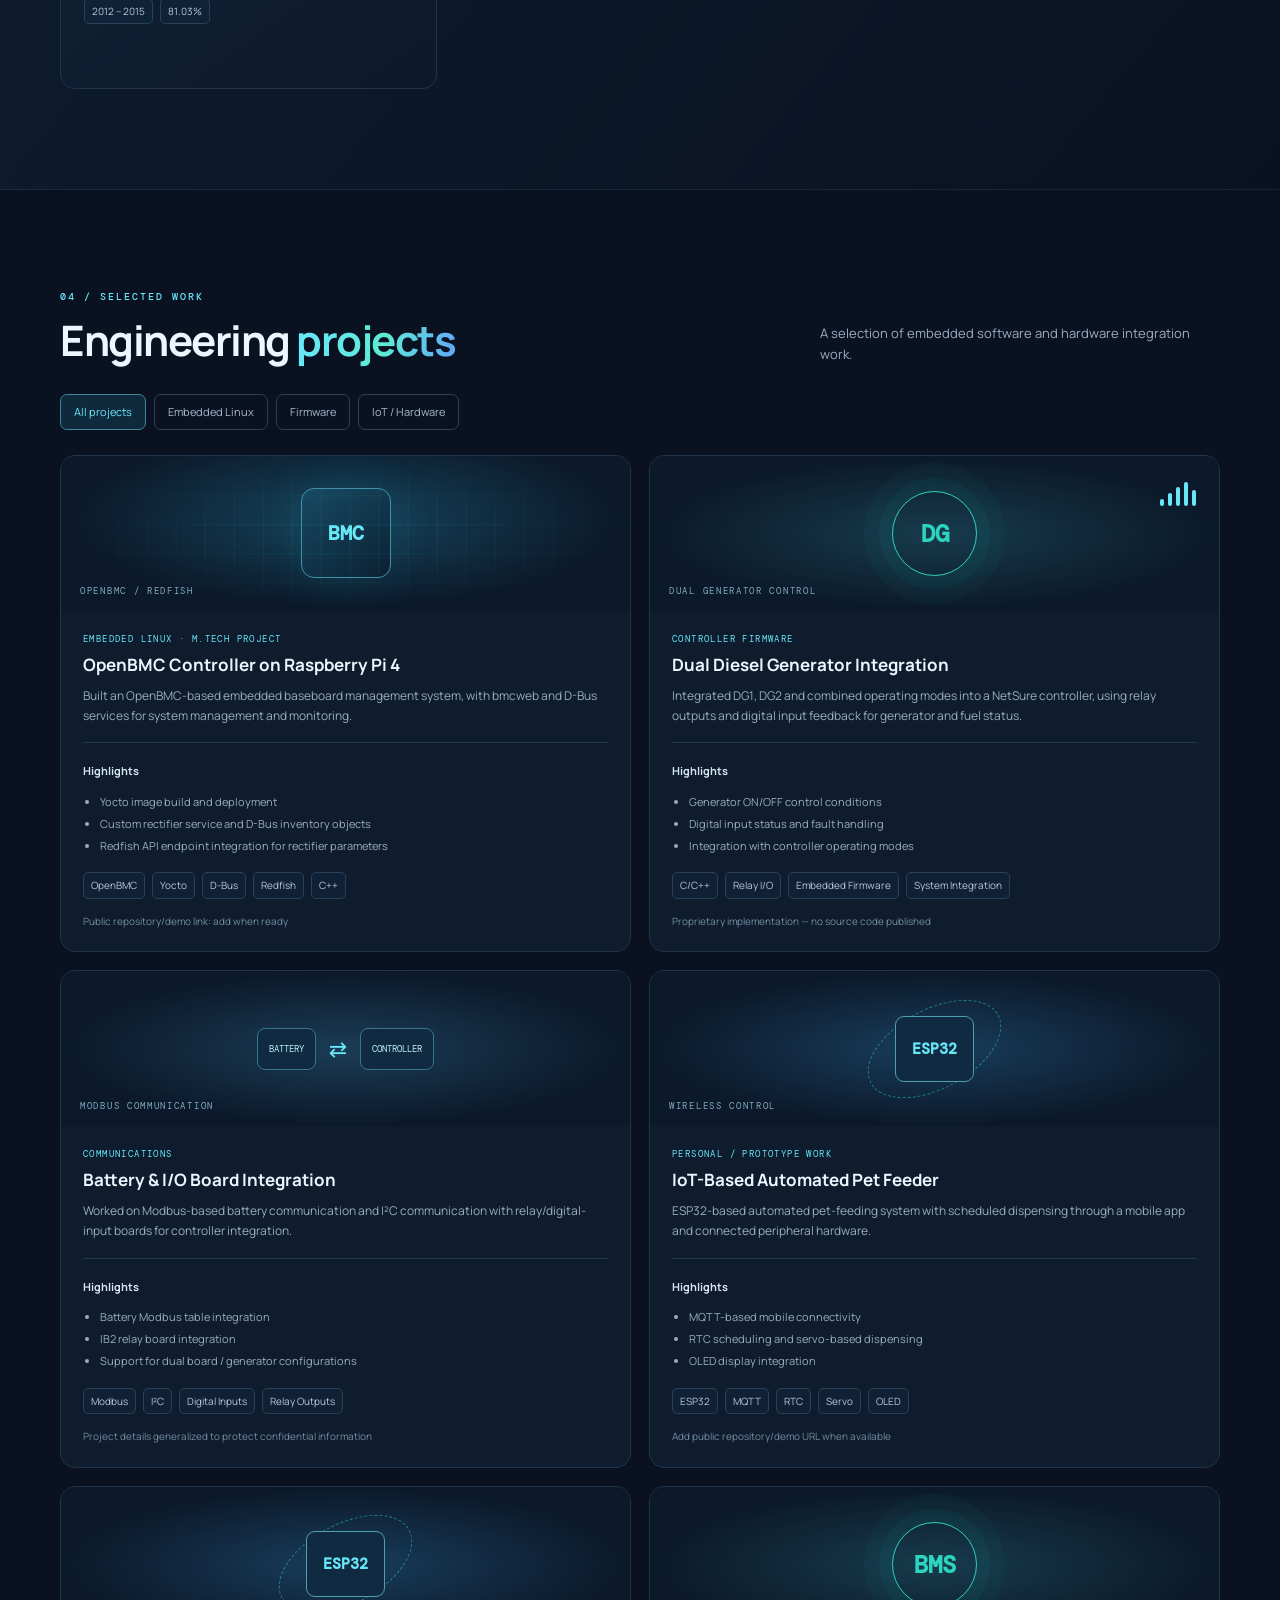
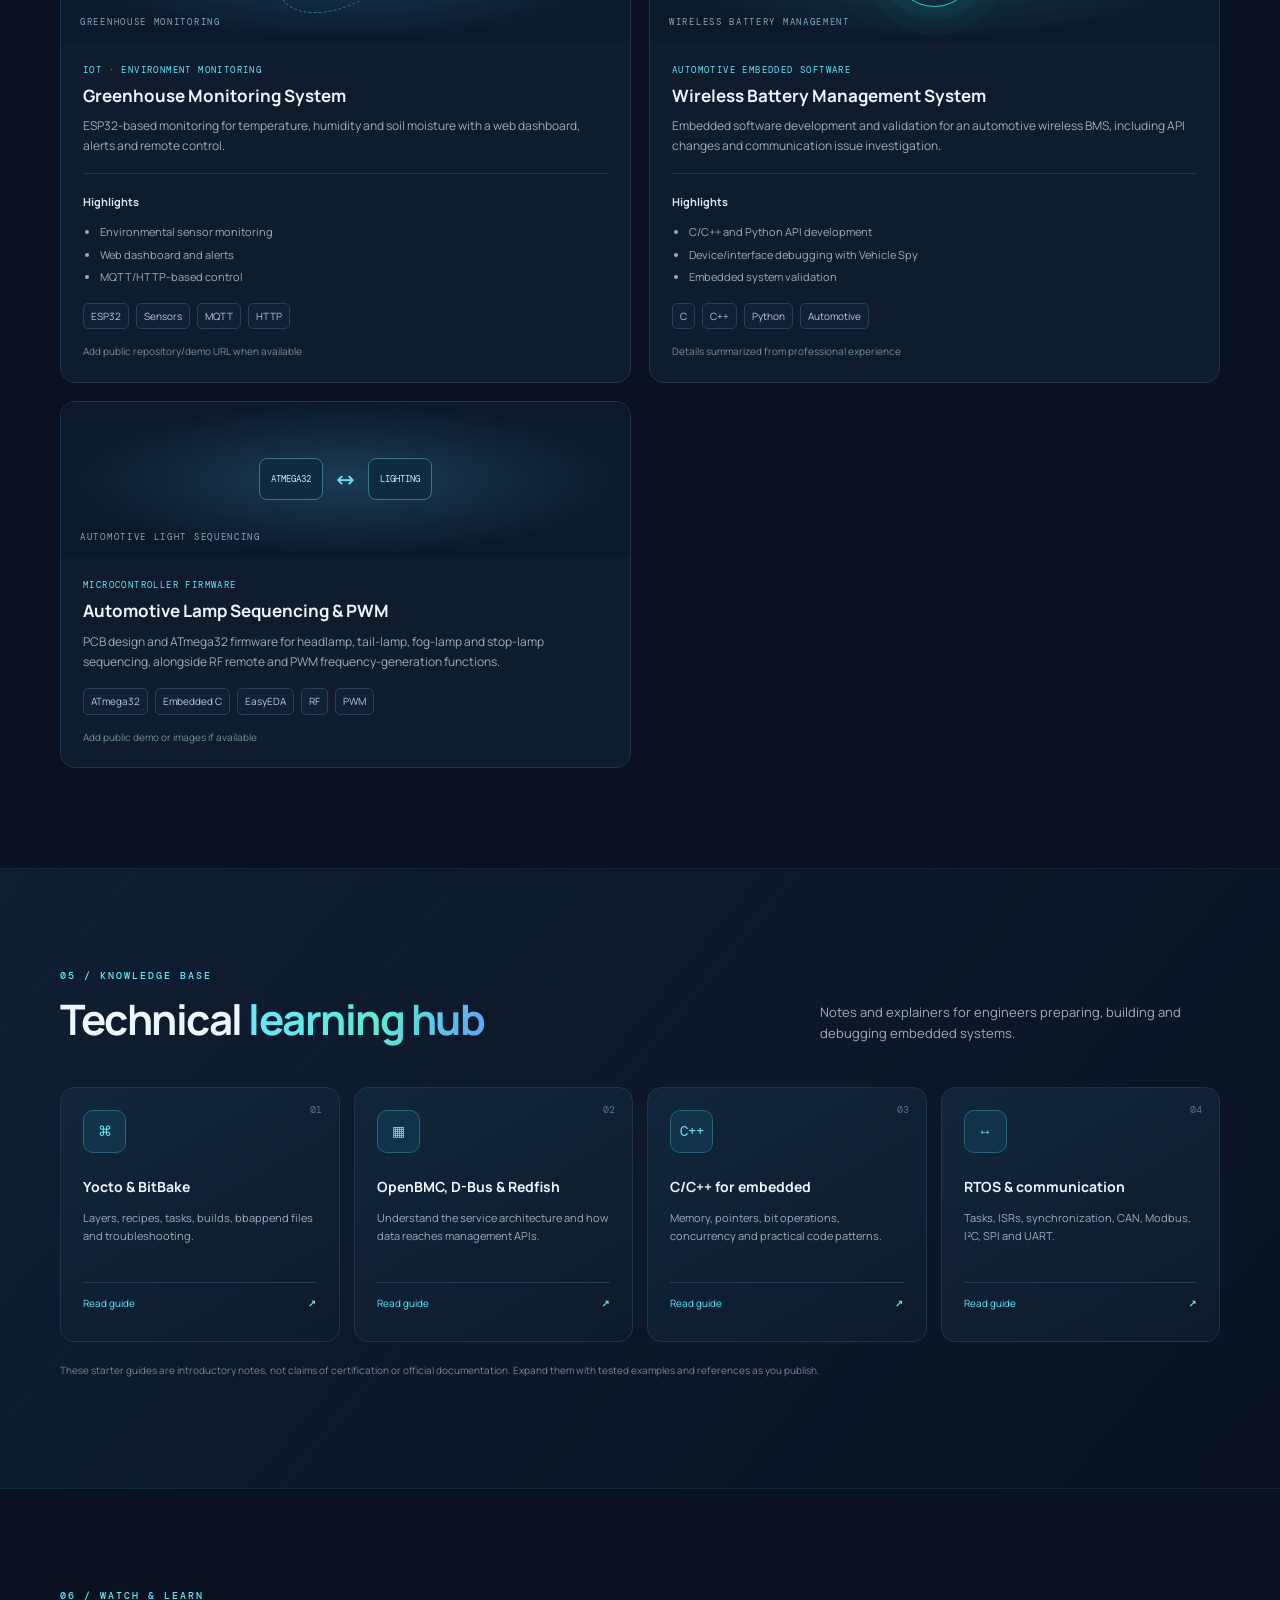
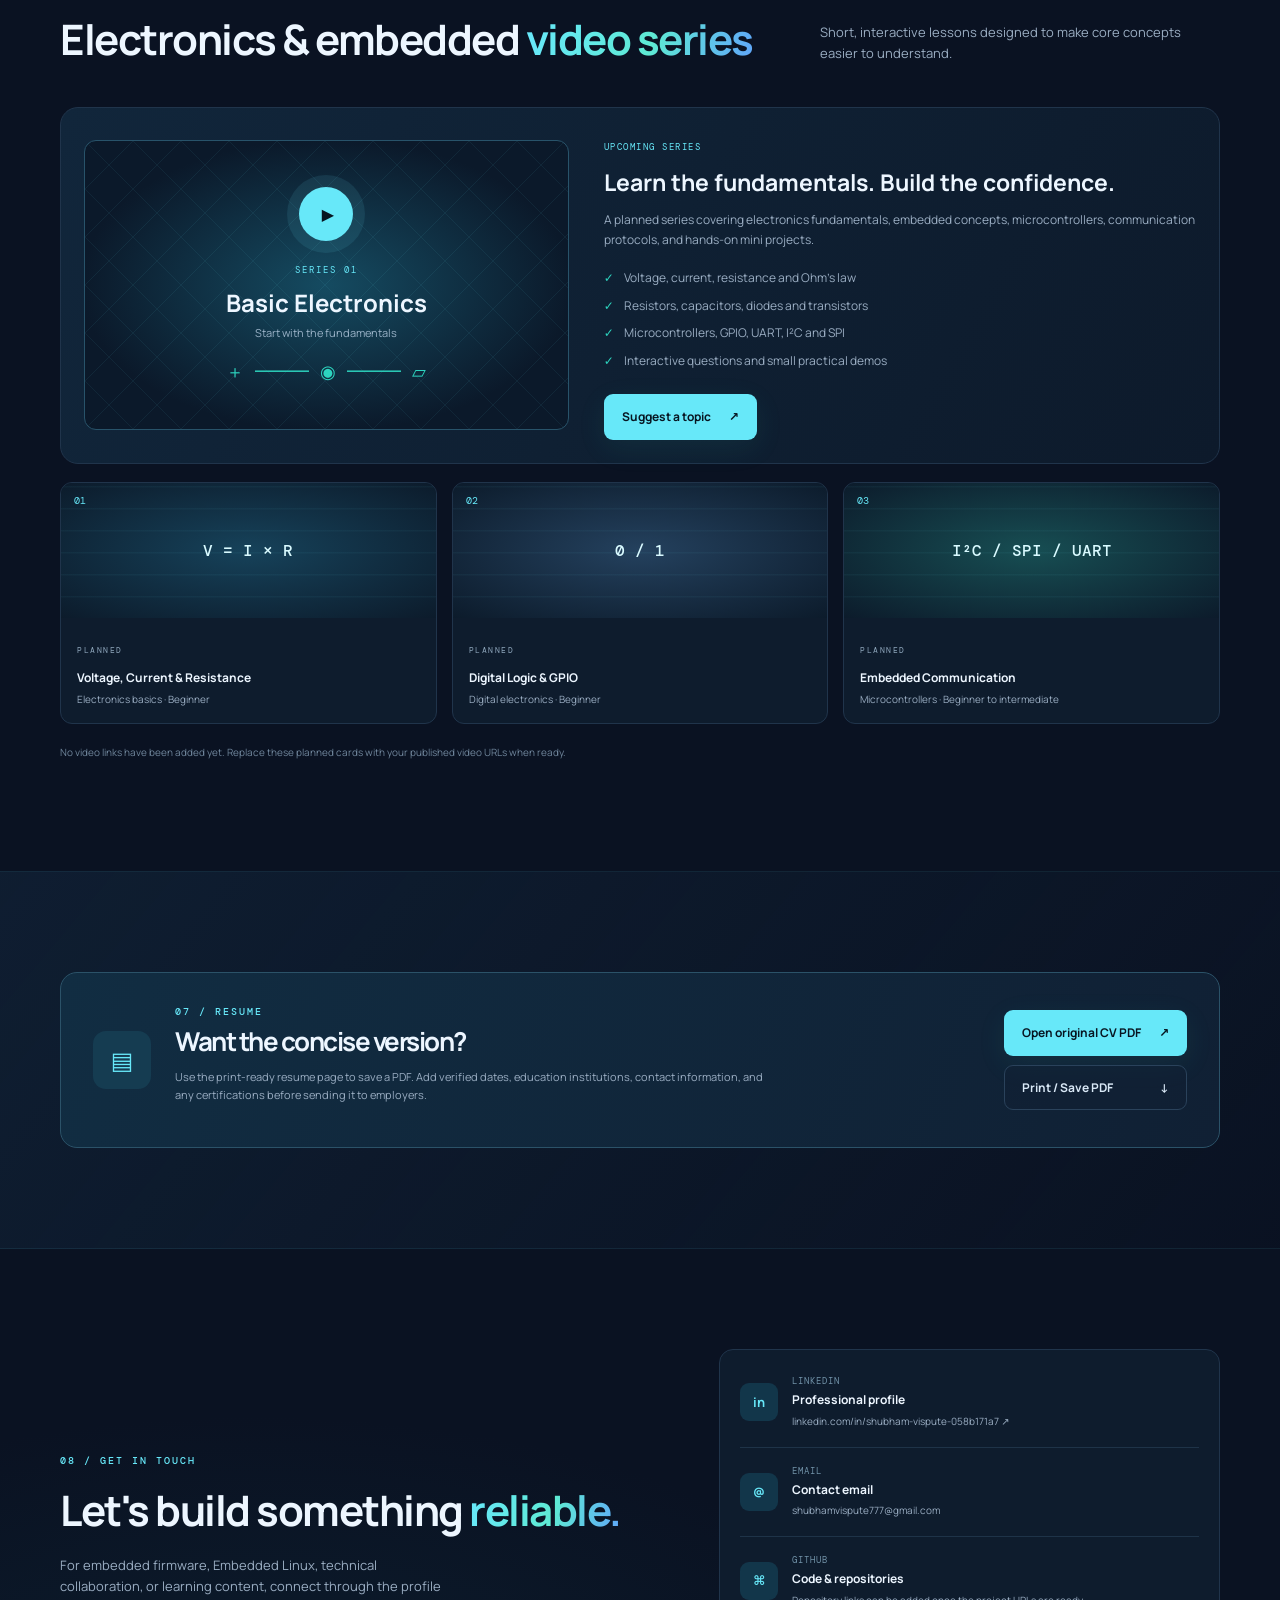
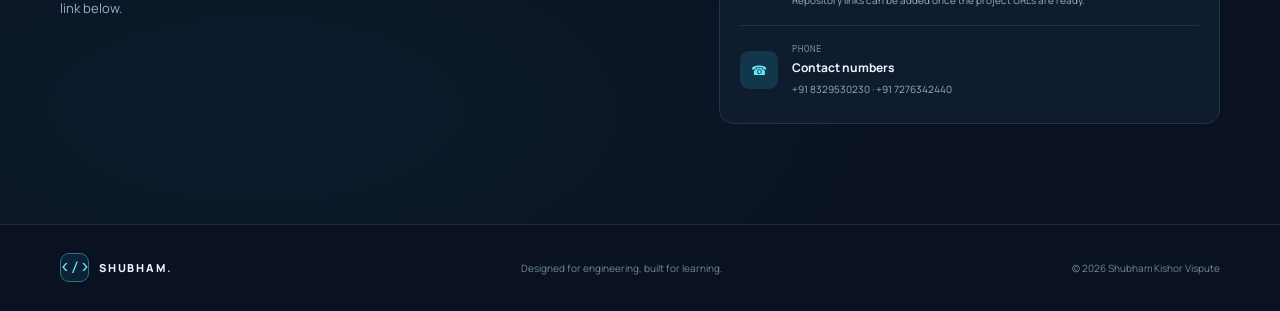
==== commit 8b6655eb: "updated with new cv" ====
--- a/index.html
+++ b/index.html
@@ -108,11 +108,14 @@
       <div class="container">
         <div class="section-heading"><div><p class="eyebrow">03 / CAREER</p><h2>Experience &amp; <span class="gradient-text">education</span></h2></div></div>
         <div class="timeline">
-          <div class="timeline-item"><span class="timeline-marker"></span><div class="timeline-content"><div class="timeline-top"><h3>Embedded Firmware Engineer</h3><span class="timeline-date">Jun 2023 – Present</span></div><p class="timeline-org">Vertiv Energy Pvt. Ltd. · Pune, Maharashtra</p><p>Develop and customize OpenBMC firmware for AST2600-based ARM BMC platforms using Yocto/OpenEmbedded; build and validate images in QEMU ARM emulation. Work on the management data path through Linux/BMC services, D-Bus, bmcweb and Redfish; rectifier voltage/current/alarms/status and WebUI integration. Developed a custom Linux driver for IB5-to-NetSure communication, integrated dual IB2 boards, implemented DG1/DG2/Both generator modes, developed Modbus lithium-battery register mappings and SNMP-based Fast Rectifier Turn-On/Turn-Off, and added curl-based secure HTTPS diagnostics and health checks.</p><div class="tags"><span>OpenBMC</span><span>Yocto</span><span>Linux driver</span><span>Modbus</span><span>SNMP</span><span>Redfish</span></div></div></div>
-          <div class="timeline-item"><span class="timeline-marker"></span><div class="timeline-content"><div class="timeline-top"><h3>Embedded Software Engineer</h3><span class="timeline-date">Sep 2022 – Jun 2023</span></div><p class="timeline-org">Intrepid Control Systems Pvt. Ltd. · Pune, Maharashtra</p><p>Worked on a wireless Battery Management System (BMS) for automotive applications, developed and modified APIs using C, C++ and Python, and investigated communication/software issues using Vehicle Spy while debugging and testing embedded devices.</p><div class="tags"><span>C/C++</span><span>Python</span><span>Automotive BMS</span><span>Vehicle Spy</span></div></div></div>
-          <div class="timeline-item"><span class="timeline-marker"></span><div class="timeline-content"><div class="timeline-top"><h3>R&amp;D Embedded Engineer</h3><span class="timeline-date">Oct 2020 – Sep 2022</span></div><p class="timeline-org">Guardian Media &amp; Entertainment Pvt. Ltd. · Pune, Maharashtra</p><p>Developed a Python Flask monitoring interface for show status, video-player health and logs; built PyQt5 GUIs and Raspberry Pi video playback systems; integrated DMX lighting, GPIO and UDP triggers for synchronized multimedia, multi-player video, Arduino-controlled audio and sensor-triggered systems.</p><div class="tags"><span>Python / Flask</span><span>PyQt5</span><span>Raspberry Pi</span><span>GPIO</span><span>UDP</span><span>DMX</span></div></div></div>
-          <div class="timeline-item"><span class="timeline-marker"></span><div class="timeline-content"><div class="timeline-top"><h3>R&amp;D Embedded Engineer</h3><span class="timeline-date">Oct 2019 – Oct 2020</span></div><p class="timeline-org">Intent Technologies Pvt. Ltd. · Ravet, Pune</p><p>Designed PCBs using EasyEDA and developed ATmega32 firmware for headlamp, tail-lamp, fog-lamp and stop-lamp sequencing. Implemented RF remote control and PWM frequency generation for water-conditioning applications.</p><div class="tags"><span>ATmega32</span><span>Embedded C</span><span>EasyEDA</span><span>RF</span><span>PWM</span></div></div></div>
-        </div>
+          <div class="timeline-item"><span class="timeline-marker"></span><div class="timeline-content"><div class="timeline-top"><h3>Embedded Firmware Engineer</h3><span class="timeline-date">Jun 2023 – Present</span></div><p class="timeline-org">Vertiv Energy Pvt. Ltd. · Pune, Maharashtra</p><p>Develop and customize OpenBMC firmware for AST2600-based ARM BMC platforms using Yocto/OpenEmbedded; work on D-Bus to bmcweb/Redfish management data paths, rectifier monitoring, custom Linux device drivers, dual IB2 board integration, dual generator control, Modbus battery telemetry, SNMP rectifier control and secure HTTPS diagnostics.</p><div class="tags"><span>OpenBMC</span><span>Yocto</span><span>Linux Drivers</span><span>Modbus</span><span>SNMP</span></div></div></div>
+          <div class="timeline-item"><span class="timeline-marker"></span><div class="timeline-content"><div class="timeline-top"><h3>Embedded Software Engineer</h3><span class="timeline-date">Sep 2022 – Jun 2023</span></div><p class="timeline-org">Intrepid Control Systems Pvt. Ltd. · Pune, Maharashtra</p><p>Worked on a Wireless Battery Management System for automotive applications, developed and modified C/C++/Python APIs, and investigated communication issues using Vehicle Spy.</p></div></div>
+          <div class="timeline-item"><span class="timeline-marker"></span><div class="timeline-content"><div class="timeline-top"><h3>R&amp;D Embedded Engineer</h3><span class="timeline-date">Oct 2020 – Sep 2022</span></div><p class="timeline-org">Guardian Media &amp; Entertainment Pvt. Ltd. · Pune, Maharashtra</p><p>Developed a Python Flask monitoring interface, PyQt5 applications and Raspberry Pi video playback systems; integrated DMX lighting, GPIO, UDP triggers, Arduino-controlled audio and sensor-triggered systems.</p></div></div>
+          <div class="timeline-item"><span class="timeline-marker"></span><div class="timeline-content"><div class="timeline-top"><h3>R&amp;D Embedded Engineer</h3><span class="timeline-date">Oct 2019 – Oct 2020</span></div><p class="timeline-org">Intent Technologies Pvt. Ltd. · Ravet, Pune</p><p>Designed PCBs using EasyEDA and developed ATmega32 firmware for vehicle lamp sequencing, RF remote control and PWM frequency generation for water-conditioning applications.</p></div></div>
+          <div class="timeline-item"><span class="timeline-marker"></span><div class="timeline-content"><div class="timeline-top"><h3>M.Tech in Embedded Systems — WILP</h3><span class="timeline-date">Jun 2024 – Jun 2026 · 7.2 CGPA</span></div><p class="timeline-org">BITS Pilani</p><p>Postgraduate qualification in Embedded Systems through the Work Integrated Learning Programme.</p></div></div>
+          <div class="timeline-item"><span class="timeline-marker"></span><div class="timeline-content"><div class="timeline-top"><h3>Diploma in Embedded System Design</h3><span class="timeline-date">2018 – 2019</span></div><p class="timeline-org">BICARD, Pune (TCIL-IT, Delhi)</p></div></div>
+          <div class="timeline-item"><span class="timeline-marker"></span><div class="timeline-content"><div class="timeline-top"><h3>B.Tech in Electronics &amp; Telecommunication Engineering</h3><span class="timeline-date">2015 – 2018 · 72.93%</span></div><p class="timeline-org">Dr. Babasaheb Ambedkar Technological University, Lonere</p></div></div>
+          <div class="timeline-item"><span class="timeline-marker"></span><div class="timeline-content"><div class="timeline-top"><h3>Diploma in Electronics &amp; Communication Engineering</h3><span class="timeline-date">2012 – 2015 · 81.03%</span></div><p class="timeline-org">S.S.V.P.S. B.S. Deore Polytechnic, Dhule</p></div></div>
       </div>
     </section>
 
@@ -199,7 +202,7 @@
     <section class="section section-alt" id="resume">
       <div class="container resume-panel">
         <div class="resume-icon">▤</div><div class="resume-copy"><p class="eyebrow">07 / RESUME</p><h2>Want the concise version?</h2><p>Use the print-ready resume page to save a PDF. Add verified dates, education institutions, contact information, and any certifications before sending it to employers.</p></div>
-        <div class="resume-actions"><a class="button button-primary" href="resume.html">Open resume <span>↗</span></a><button class="button button-secondary" id="printResume">Print / Save PDF <span>↓</span></button></div>
+        <div class="resume-actions"><a class="button button-primary" href="Shubham_Vispute_CV.pdf" target="_blank" rel="noopener">Open original CV PDF <span>↗</span></a><button class="button button-secondary" id="printResume">Print / Save PDF <span>↓</span></button></div>
       </div>
     </section>
 
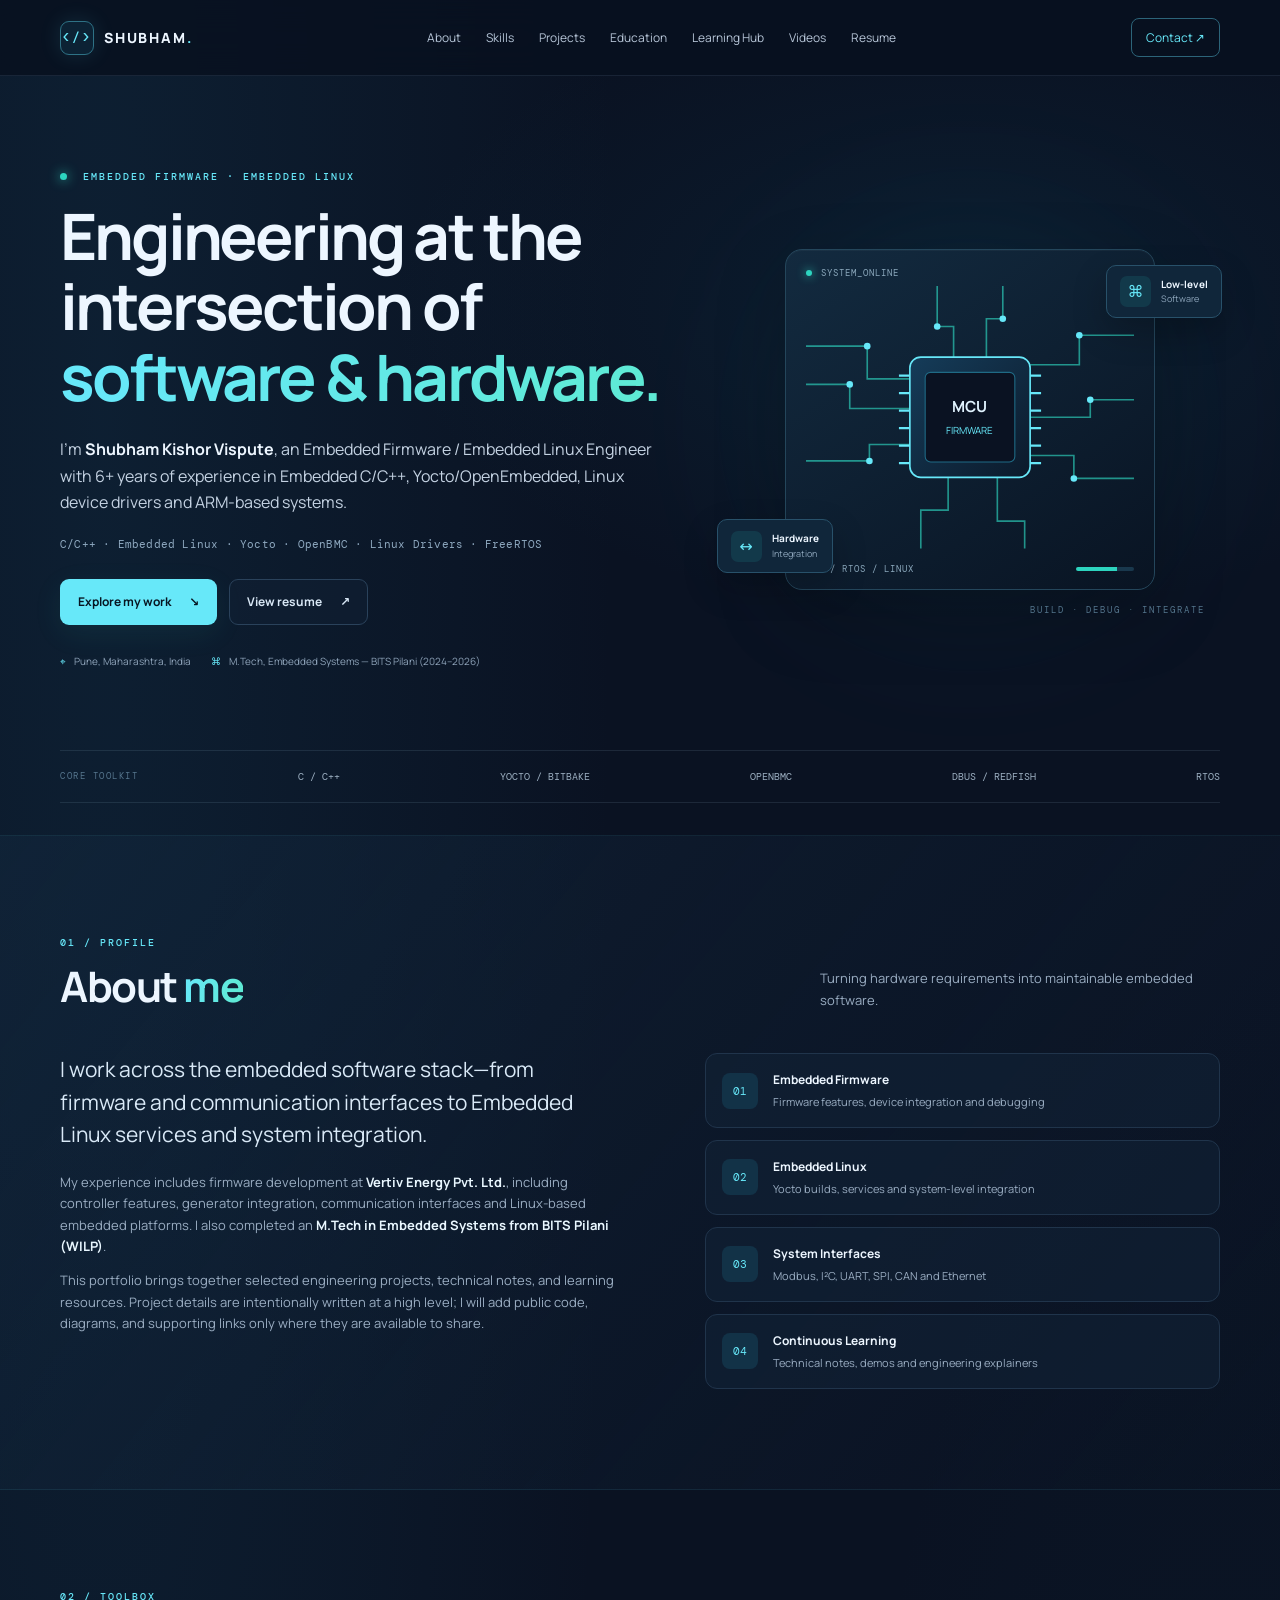
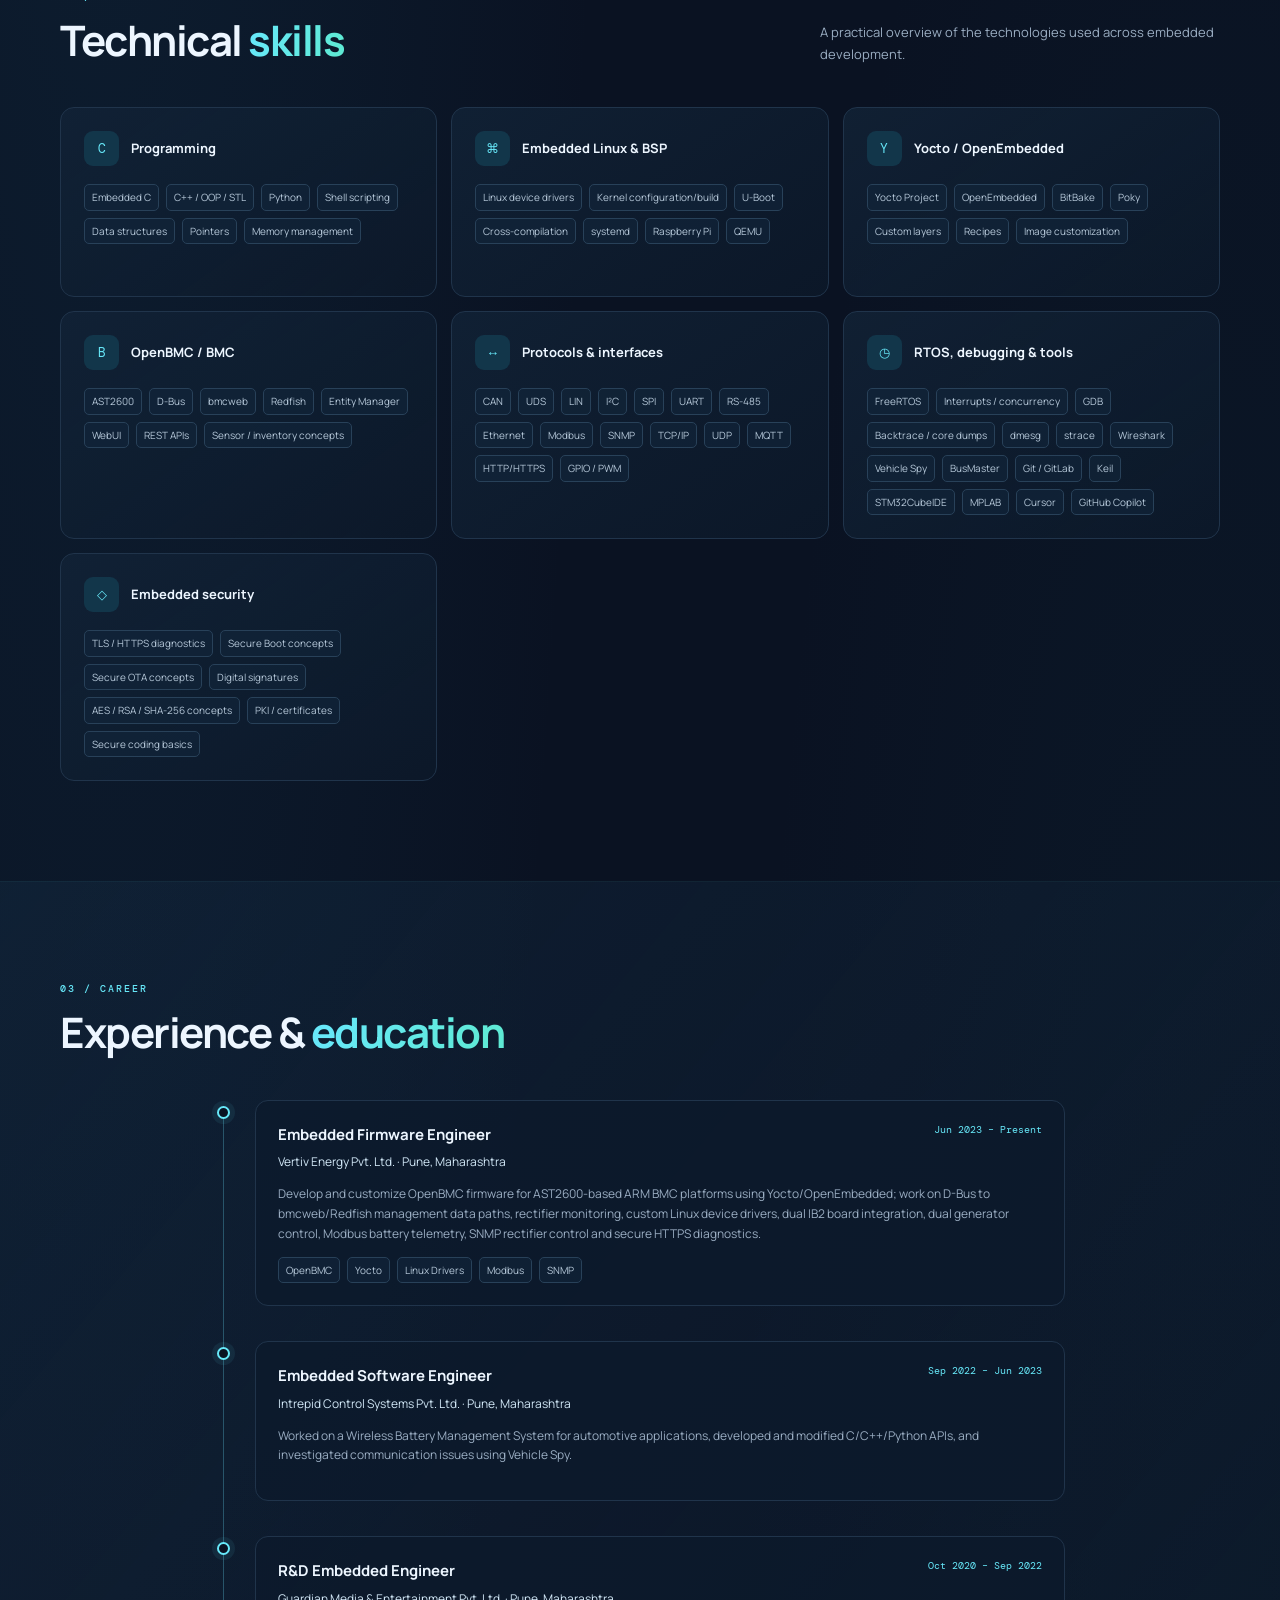
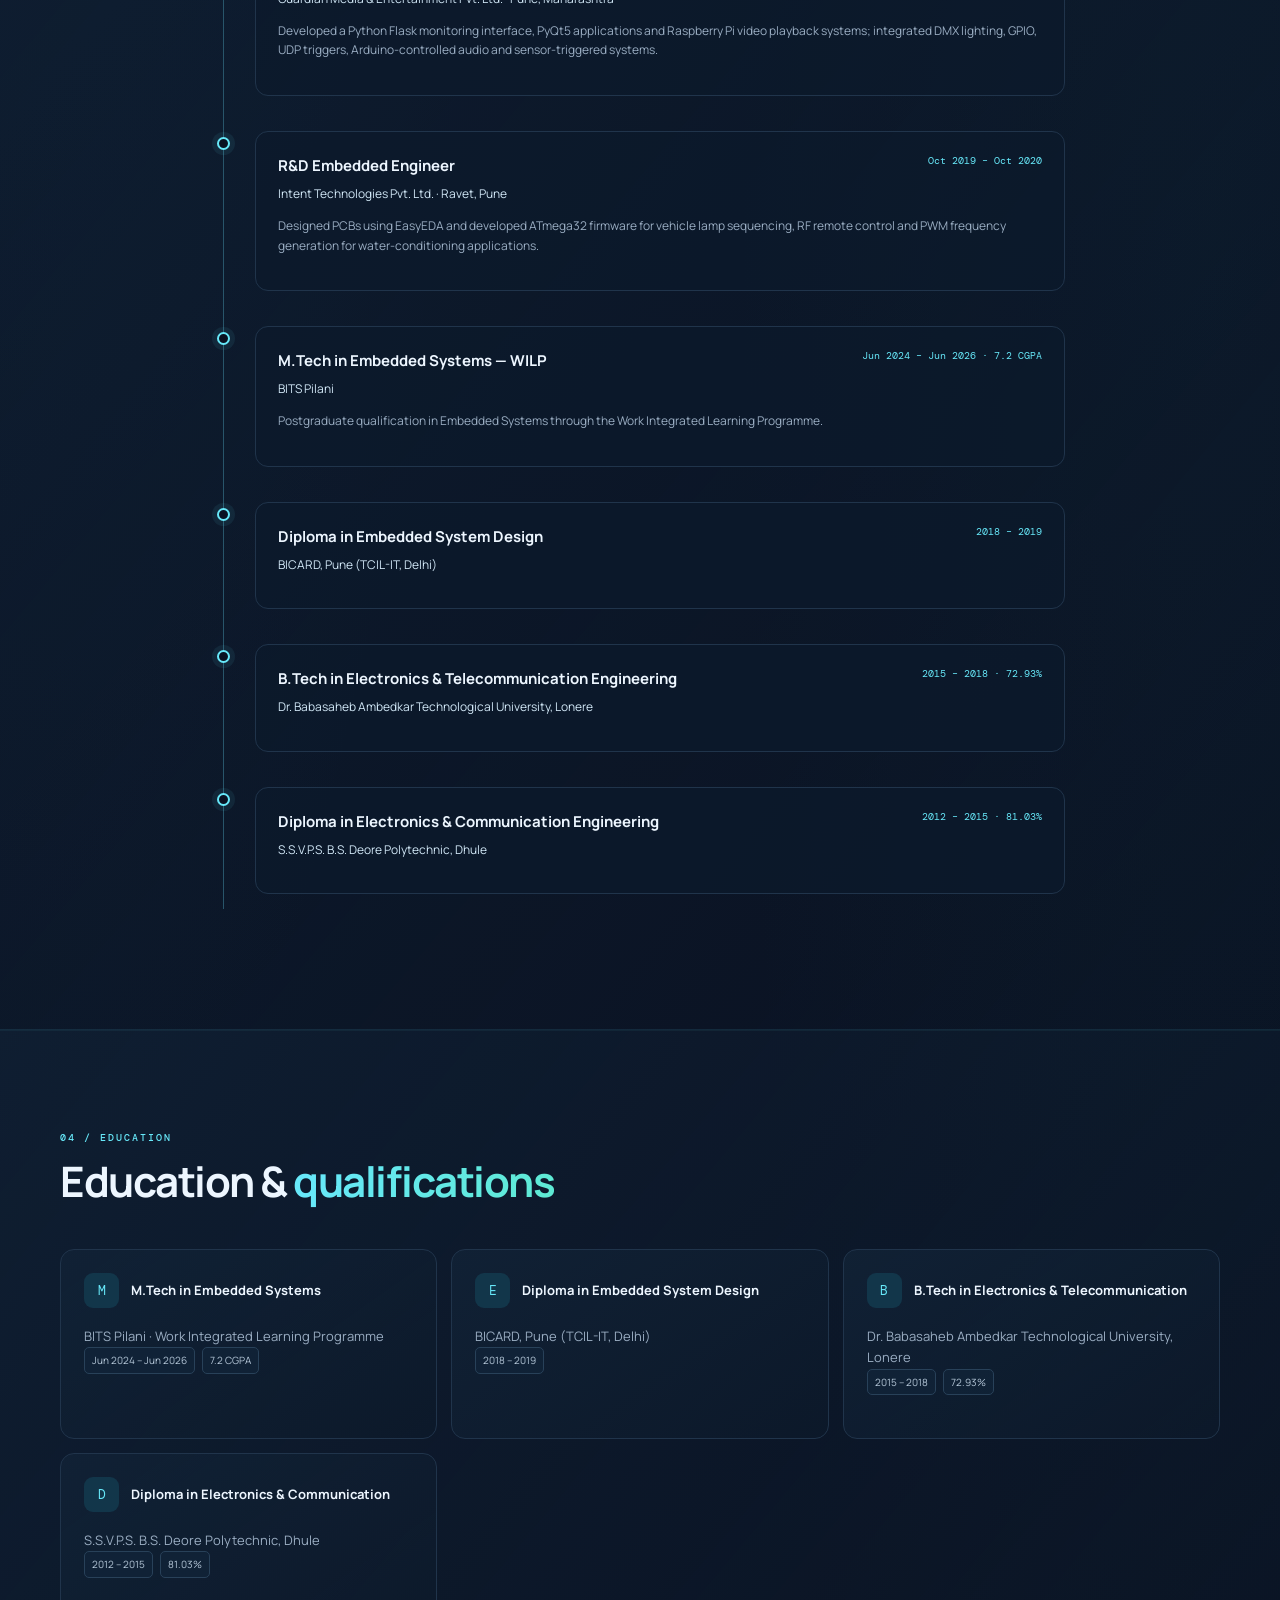
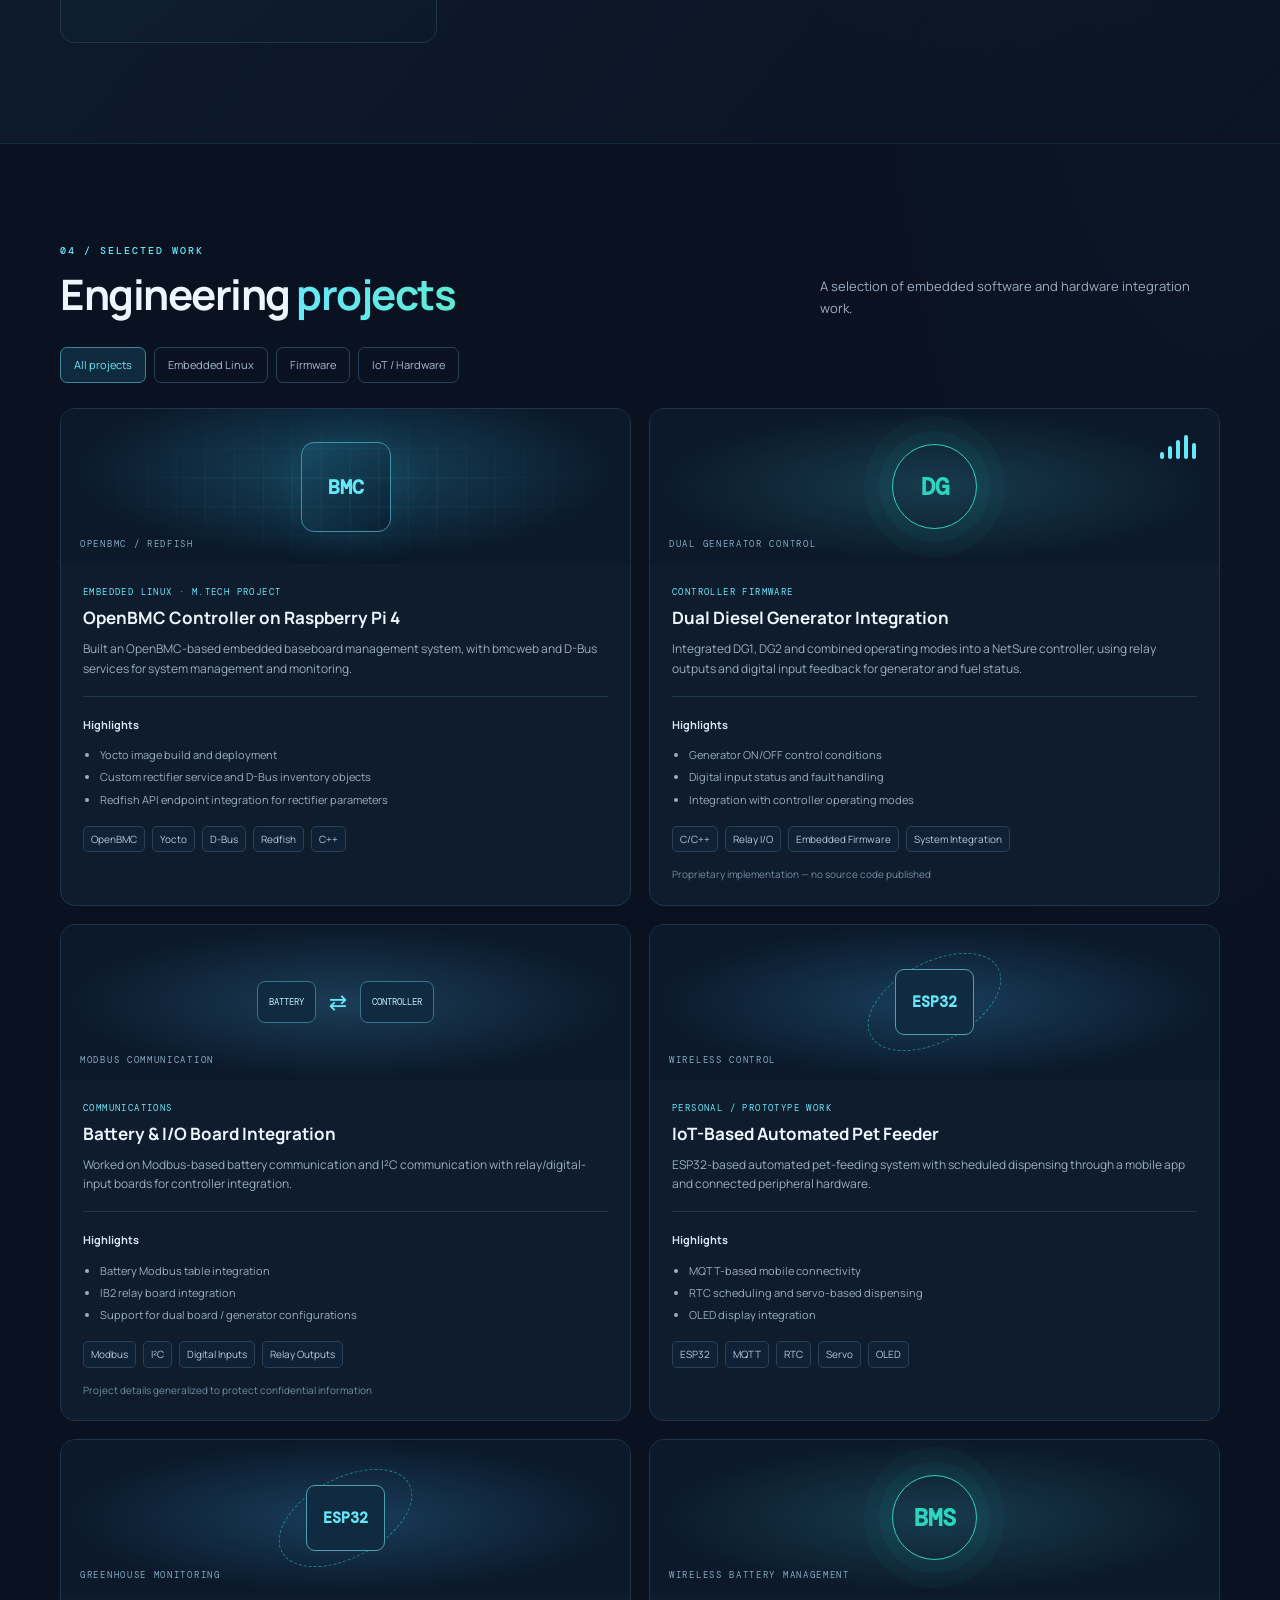
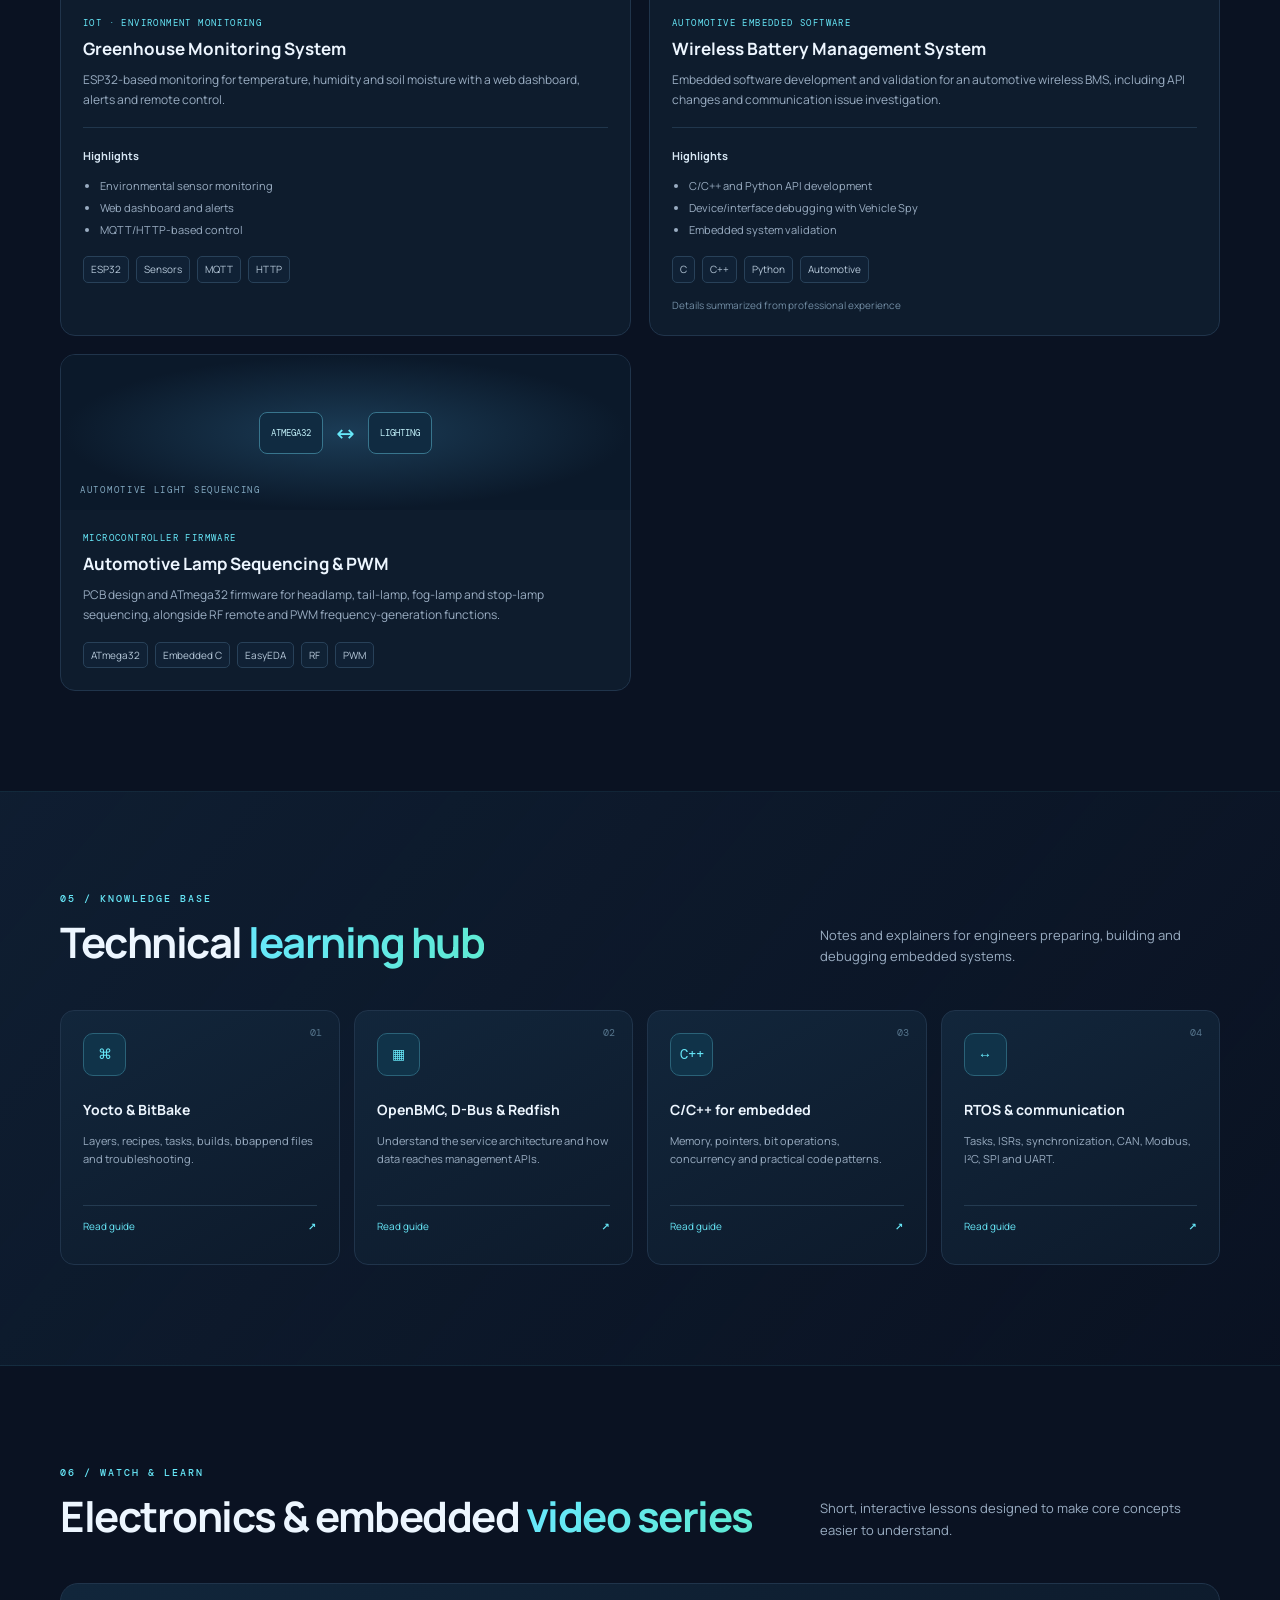
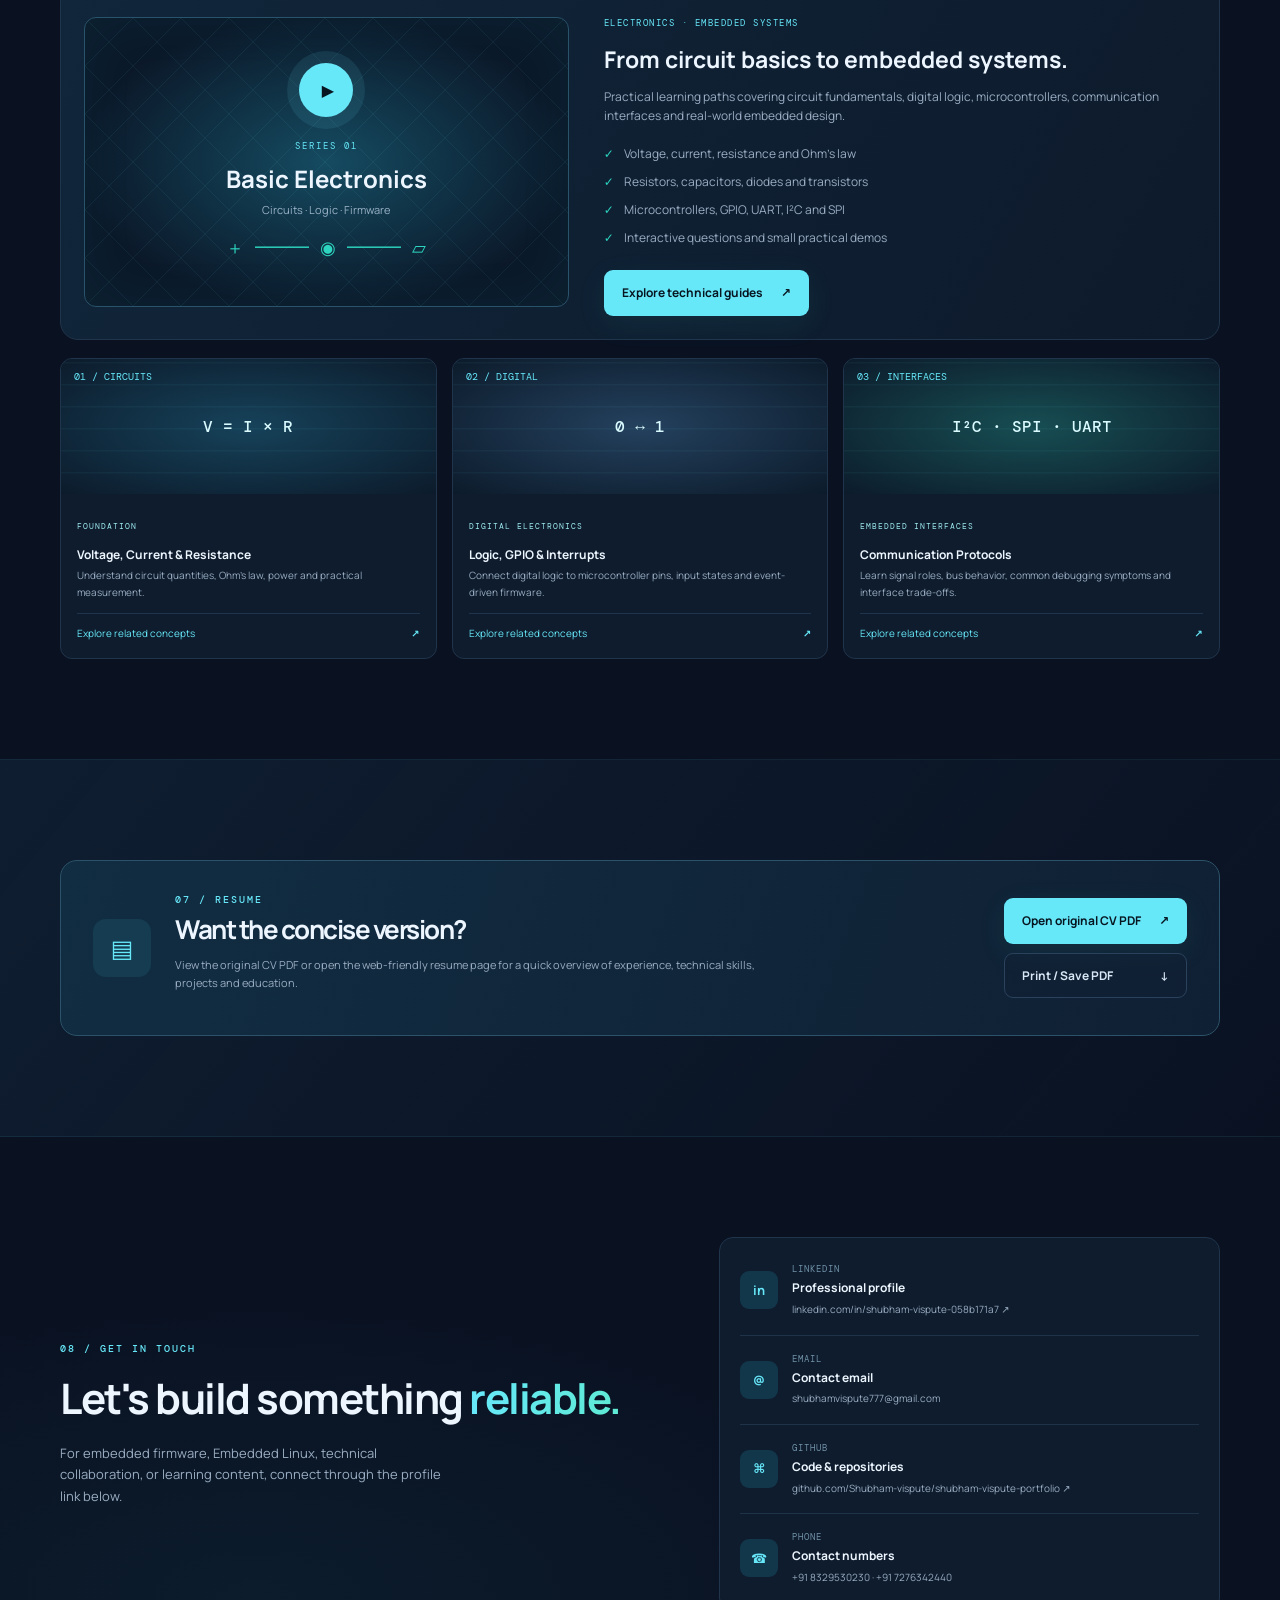
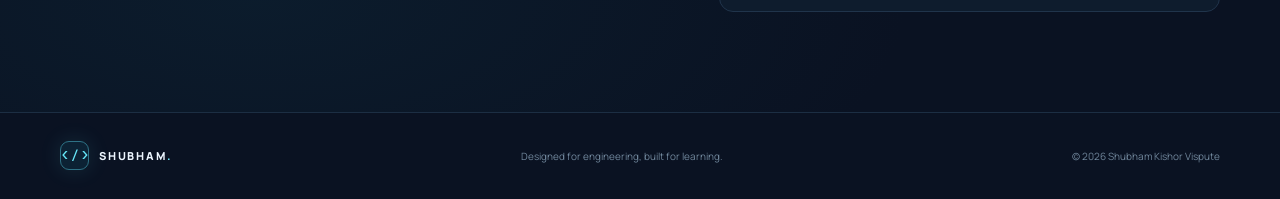
==== commit 57250bb8: "Add files via upload" ====
--- a/index.html
+++ b/index.html
@@ -4,7 +4,10 @@
   <meta charset="utf-8">
   <meta name="viewport" content="width=device-width, initial-scale=1">
   <meta name="theme-color" content="#0a1222">
-  <meta name="description" content="Shubham Kishor Vispute — Embedded Firmware Engineer portfolio, projects, technical notes and educational videos.">
+  <meta name="description" content="Shubham Kishor Vispute — Embedded Firmware Engineer portfolio covering Embedded Linux, Yocto, OpenBMC, Linux drivers, firmware projects and technical learning.">
+  <meta property="og:title" content="Shubham Kishor Vispute | Embedded Firmware Engineer">
+  <meta property="og:description" content="Embedded Firmware, Embedded Linux, Yocto, OpenBMC, BSP and engineering projects.">
+  <meta name="color-scheme" content="dark">
   <title>Shubham Kishor Vispute | Embedded Firmware Engineer</title>
   <link rel="icon" href="assets/favicon.svg" type="image/svg+xml">
   <link rel="stylesheet" href="styles.css">
@@ -69,7 +72,7 @@
       <div class="container tech-strip"><span>CORE TOOLKIT</span><div>C / C++</div><div>YOCTO / BITBAKE</div><div>OPENBMC</div><div>DBUS / REDFISH</div><div>RTOS</div></div>
     </section>
 
-    <section class="section section-alt" id="about">
+    <section class="section reveal section-alt" id="about">
       <div class="container">
         <div class="section-heading"><div><p class="eyebrow">01 / PROFILE</p><h2>About <span class="gradient-text">me</span></h2></div><p class="section-intro">Turning hardware requirements into maintainable embedded software.</p></div>
         <div class="about-grid">
@@ -88,23 +91,23 @@
       </div>
     </section>
 
-    <section class="section" id="skills">
+    <section class="section reveal" id="skills">
       <div class="container">
         <div class="section-heading"><div><p class="eyebrow">02 / TOOLBOX</p><h2>Technical <span class="gradient-text">skills</span></h2></div><p class="section-intro">A practical overview of the technologies used across embedded development.</p></div>
         <div class="skills-grid">
-          <article class="skill-card"><div class="skill-head"><span class="skill-icon">C</span><h3>Programming</h3></div><div class="tags"><span>Embedded C</span><span>C++ / OOP / STL</span><span>Python</span><span>Shell scripting</span><span>Data structures</span><span>Pointers</span><span>Memory management</span></div></article>
-          <article class="skill-card"><div class="skill-head"><span class="skill-icon">⌘</span><h3>Embedded Linux &amp; BSP</h3></div><div class="tags"><span>Linux device drivers</span><span>Kernel configuration/build</span><span>U-Boot</span><span>Cross-compilation</span><span>systemd</span><span>Raspberry Pi</span><span>QEMU</span></div></article>
-          <article class="skill-card"><div class="skill-head"><span class="skill-icon">Y</span><h3>Yocto / OpenEmbedded</h3></div><div class="tags"><span>Yocto Project</span><span>OpenEmbedded</span><span>BitBake</span><span>Poky</span><span>Custom layers</span><span>Recipes</span><span>Image customization</span></div></article>
-          <article class="skill-card"><div class="skill-head"><span class="skill-icon">B</span><h3>OpenBMC / BMC</h3></div><div class="tags"><span>AST2600</span><span>D-Bus</span><span>bmcweb</span><span>Redfish</span><span>Entity Manager</span><span>WebUI</span><span>REST APIs</span><span>Sensor / inventory concepts</span></div></article>
-          <article class="skill-card"><div class="skill-head"><span class="skill-icon">↔</span><h3>Protocols &amp; interfaces</h3></div><div class="tags"><span>CAN</span><span>UDS</span><span>LIN</span><span>I²C</span><span>SPI</span><span>UART</span><span>RS-485</span><span>Ethernet</span><span>Modbus</span><span>SNMP</span><span>TCP/IP</span><span>UDP</span><span>MQTT</span><span>HTTP/HTTPS</span><span>GPIO / PWM</span></div></article>
-          <article class="skill-card"><div class="skill-head"><span class="skill-icon">◷</span><h3>RTOS, debugging &amp; tools</h3></div><div class="tags"><span>FreeRTOS</span><span>Interrupts / concurrency</span><span>GDB</span><span>Backtrace / core dumps</span><span>dmesg</span><span>strace</span><span>Wireshark</span><span>Vehicle Spy</span><span>BusMaster</span><span>Git / GitLab</span><span>Keil</span><span>STM32CubeIDE</span><span>MPLAB</span><span>Cursor</span><span>GitHub Copilot</span></div></article>
-          <article class="skill-card"><div class="skill-head"><span class="skill-icon">◇</span><h3>Embedded security</h3></div><div class="tags"><span>TLS / HTTPS diagnostics</span><span>Secure Boot concepts</span><span>Secure OTA concepts</span><span>Digital signatures</span><span>AES / RSA / SHA-256 concepts</span><span>PKI / certificates</span><span>Secure coding basics</span></div></article>
-        </div>
-        <p class="fine-print">Skills shown are based on the technologies and projects in this profile. Add or remove items to reflect your exact hands-on depth before publishing.</p>
-      </div>
-    </section>
-
-    <section class="section section-alt" id="experience">
+          <article class="skill-card reveal-item"><div class="skill-head"><span class="skill-icon">C</span><h3>Programming</h3></div><div class="tags"><span>Embedded C</span><span>C++ / OOP / STL</span><span>Python</span><span>Shell scripting</span><span>Data structures</span><span>Pointers</span><span>Memory management</span></div></article>
+          <article class="skill-card reveal-item"><div class="skill-head"><span class="skill-icon">⌘</span><h3>Embedded Linux &amp; BSP</h3></div><div class="tags"><span>Linux device drivers</span><span>Kernel configuration/build</span><span>U-Boot</span><span>Cross-compilation</span><span>systemd</span><span>Raspberry Pi</span><span>QEMU</span></div></article>
+          <article class="skill-card reveal-item"><div class="skill-head"><span class="skill-icon">Y</span><h3>Yocto / OpenEmbedded</h3></div><div class="tags"><span>Yocto Project</span><span>OpenEmbedded</span><span>BitBake</span><span>Poky</span><span>Custom layers</span><span>Recipes</span><span>Image customization</span></div></article>
+          <article class="skill-card reveal-item"><div class="skill-head"><span class="skill-icon">B</span><h3>OpenBMC / BMC</h3></div><div class="tags"><span>AST2600</span><span>D-Bus</span><span>bmcweb</span><span>Redfish</span><span>Entity Manager</span><span>WebUI</span><span>REST APIs</span><span>Sensor / inventory concepts</span></div></article>
+          <article class="skill-card reveal-item"><div class="skill-head"><span class="skill-icon">↔</span><h3>Protocols &amp; interfaces</h3></div><div class="tags"><span>CAN</span><span>UDS</span><span>LIN</span><span>I²C</span><span>SPI</span><span>UART</span><span>RS-485</span><span>Ethernet</span><span>Modbus</span><span>SNMP</span><span>TCP/IP</span><span>UDP</span><span>MQTT</span><span>HTTP/HTTPS</span><span>GPIO / PWM</span></div></article>
+          <article class="skill-card reveal-item"><div class="skill-head"><span class="skill-icon">◷</span><h3>RTOS, debugging &amp; tools</h3></div><div class="tags"><span>FreeRTOS</span><span>Interrupts / concurrency</span><span>GDB</span><span>Backtrace / core dumps</span><span>dmesg</span><span>strace</span><span>Wireshark</span><span>Vehicle Spy</span><span>BusMaster</span><span>Git / GitLab</span><span>Keil</span><span>STM32CubeIDE</span><span>MPLAB</span><span>Cursor</span><span>GitHub Copilot</span></div></article>
+          <article class="skill-card reveal-item"><div class="skill-head"><span class="skill-icon">◇</span><h3>Embedded security</h3></div><div class="tags"><span>TLS / HTTPS diagnostics</span><span>Secure Boot concepts</span><span>Secure OTA concepts</span><span>Digital signatures</span><span>AES / RSA / SHA-256 concepts</span><span>PKI / certificates</span><span>Secure coding basics</span></div></article>
+        </div>
+        
+      </div>
+    </section>
+
+    <section class="section reveal section-alt" id="experience">
       <div class="container">
         <div class="section-heading"><div><p class="eyebrow">03 / CAREER</p><h2>Experience &amp; <span class="gradient-text">education</span></h2></div></div>
         <div class="timeline">
@@ -119,97 +122,97 @@
       </div>
     </section>
 
-    <section class="section section-alt" id="education">
+    <section class="section reveal section-alt" id="education">
       <div class="container">
         <div class="section-heading"><div><p class="eyebrow">04 / EDUCATION</p><h2>Education &amp; <span class="gradient-text">qualifications</span></h2></div></div>
         <div class="skills-grid">
-          <article class="skill-card"><div class="skill-head"><span class="skill-icon">M</span><h3>M.Tech in Embedded Systems</h3></div><p class="section-intro">BITS Pilani · Work Integrated Learning Programme</p><div class="tags"><span>Jun 2024 – Jun 2026</span><span>7.2 CGPA</span></div></article>
-          <article class="skill-card"><div class="skill-head"><span class="skill-icon">E</span><h3>Diploma in Embedded System Design</h3></div><p class="section-intro">BICARD, Pune (TCIL-IT, Delhi)</p><div class="tags"><span>2018 – 2019</span></div></article>
-          <article class="skill-card"><div class="skill-head"><span class="skill-icon">B</span><h3>B.Tech in Electronics &amp; Telecommunication</h3></div><p class="section-intro">Dr. Babasaheb Ambedkar Technological University, Lonere</p><div class="tags"><span>2015 – 2018</span><span>72.93%</span></div></article>
-          <article class="skill-card"><div class="skill-head"><span class="skill-icon">D</span><h3>Diploma in Electronics &amp; Communication</h3></div><p class="section-intro">S.S.V.P.S. B.S. Deore Polytechnic, Dhule</p><div class="tags"><span>2012 – 2015</span><span>81.03%</span></div></article>
-        </div>
-      </div>
-    </section>
-
-    <section class="section" id="projects">
+          <article class="skill-card reveal-item"><div class="skill-head"><span class="skill-icon">M</span><h3>M.Tech in Embedded Systems</h3></div><p class="section-intro">BITS Pilani · Work Integrated Learning Programme</p><div class="tags"><span>Jun 2024 – Jun 2026</span><span>7.2 CGPA</span></div></article>
+          <article class="skill-card reveal-item"><div class="skill-head"><span class="skill-icon">E</span><h3>Diploma in Embedded System Design</h3></div><p class="section-intro">BICARD, Pune (TCIL-IT, Delhi)</p><div class="tags"><span>2018 – 2019</span></div></article>
+          <article class="skill-card reveal-item"><div class="skill-head"><span class="skill-icon">B</span><h3>B.Tech in Electronics &amp; Telecommunication</h3></div><p class="section-intro">Dr. Babasaheb Ambedkar Technological University, Lonere</p><div class="tags"><span>2015 – 2018</span><span>72.93%</span></div></article>
+          <article class="skill-card reveal-item"><div class="skill-head"><span class="skill-icon">D</span><h3>Diploma in Electronics &amp; Communication</h3></div><p class="section-intro">S.S.V.P.S. B.S. Deore Polytechnic, Dhule</p><div class="tags"><span>2012 – 2015</span><span>81.03%</span></div></article>
+        </div>
+      </div>
+    </section>
+
+    <section class="section reveal" id="projects">
       <div class="container">
         <div class="section-heading"><div><p class="eyebrow">04 / SELECTED WORK</p><h2>Engineering <span class="gradient-text">projects</span></h2></div><p class="section-intro">A selection of embedded software and hardware integration work.</p></div>
         <div class="filter-row" role="group" aria-label="Filter projects">
           <button class="filter-btn active" data-filter="all">All projects</button><button class="filter-btn" data-filter="linux">Embedded Linux</button><button class="filter-btn" data-filter="firmware">Firmware</button><button class="filter-btn" data-filter="iot">IoT / Hardware</button>
         </div>
         <div class="projects-grid" id="projectGrid">
-          <article class="project-card" data-category="linux">
+          <article class="project-card reveal-item" data-category="linux">
             <div class="project-art art-bmc"><span class="art-chip">BMC</span><span class="art-lines"></span><span class="art-label">OPENBMC / REDFISH</span></div>
-            <div class="project-body"><div class="project-type">EMBEDDED LINUX · M.TECH PROJECT</div><h3>OpenBMC Controller on Raspberry Pi 4</h3><p>Built an OpenBMC-based embedded baseboard management system, with bmcweb and D-Bus services for system management and monitoring.</p><div class="project-details"><b>Highlights</b><ul><li>Yocto image build and deployment</li><li>Custom rectifier service and D-Bus inventory objects</li><li>Redfish API endpoint integration for rectifier parameters</li></ul></div><div class="tags"><span>OpenBMC</span><span>Yocto</span><span>D-Bus</span><span>Redfish</span><span>C++</span></div><span class="project-note">Public repository/demo link: add when ready</span></div>
-          </article>
-          <article class="project-card" data-category="firmware">
+            <div class="project-body"><div class="project-type">EMBEDDED LINUX · M.TECH PROJECT</div><h3>OpenBMC Controller on Raspberry Pi 4</h3><p>Built an OpenBMC-based embedded baseboard management system, with bmcweb and D-Bus services for system management and monitoring.</p><div class="project-details"><b>Highlights</b><ul><li>Yocto image build and deployment</li><li>Custom rectifier service and D-Bus inventory objects</li><li>Redfish API endpoint integration for rectifier parameters</li></ul></div><div class="tags"><span>OpenBMC</span><span>Yocto</span><span>D-Bus</span><span>Redfish</span><span>C++</span></div></div>
+          </article>
+          <article class="project-card reveal-item" data-category="firmware">
             <div class="project-art art-generator"><div class="power-ring">DG</div><span class="art-label">DUAL GENERATOR CONTROL</span><div class="signal-bars"><i></i><i></i><i></i><i></i><i></i></div></div>
             <div class="project-body"><div class="project-type">CONTROLLER FIRMWARE</div><h3>Dual Diesel Generator Integration</h3><p>Integrated DG1, DG2 and combined operating modes into a NetSure controller, using relay outputs and digital input feedback for generator and fuel status.</p><div class="project-details"><b>Highlights</b><ul><li>Generator ON/OFF control conditions</li><li>Digital input status and fault handling</li><li>Integration with controller operating modes</li></ul></div><div class="tags"><span>C/C++</span><span>Relay I/O</span><span>Embedded Firmware</span><span>System Integration</span></div><span class="project-note">Proprietary implementation — no source code published</span></div>
           </article>
-          <article class="project-card" data-category="firmware">
+          <article class="project-card reveal-item" data-category="firmware">
             <div class="project-art art-protocol"><div class="protocol-node">BATTERY</div><span class="protocol-arrow">⇄</span><div class="protocol-node">CONTROLLER</div><span class="art-label">MODBUS COMMUNICATION</span></div>
             <div class="project-body"><div class="project-type">COMMUNICATIONS</div><h3>Battery &amp; I/O Board Integration</h3><p>Worked on Modbus-based battery communication and I²C communication with relay/digital-input boards for controller integration.</p><div class="project-details"><b>Highlights</b><ul><li>Battery Modbus table integration</li><li>IB2 relay board integration</li><li>Support for dual board / generator configurations</li></ul></div><div class="tags"><span>Modbus</span><span>I²C</span><span>Digital Inputs</span><span>Relay Outputs</span></div><span class="project-note">Project details generalized to protect confidential information</span></div>
           </article>
-          <article class="project-card" data-category="iot">
+          <article class="project-card reveal-item" data-category="iot">
             <div class="project-art art-iot"><div class="iot-device">ESP32</div><div class="iot-orbit"></div><span class="art-label">WIRELESS CONTROL</span></div>
-            <div class="project-body"><div class="project-type">PERSONAL / PROTOTYPE WORK</div><h3>IoT-Based Automated Pet Feeder</h3><p>ESP32-based automated pet-feeding system with scheduled dispensing through a mobile app and connected peripheral hardware.</p><div class="project-details"><b>Highlights</b><ul><li>MQTT-based mobile connectivity</li><li>RTC scheduling and servo-based dispensing</li><li>OLED display integration</li></ul></div><div class="tags"><span>ESP32</span><span>MQTT</span><span>RTC</span><span>Servo</span><span>OLED</span></div><span class="project-note">Add public repository/demo URL when available</span></div>
-          </article>
-          <article class="project-card" data-category="iot">
+            <div class="project-body"><div class="project-type">PERSONAL / PROTOTYPE WORK</div><h3>IoT-Based Automated Pet Feeder</h3><p>ESP32-based automated pet-feeding system with scheduled dispensing through a mobile app and connected peripheral hardware.</p><div class="project-details"><b>Highlights</b><ul><li>MQTT-based mobile connectivity</li><li>RTC scheduling and servo-based dispensing</li><li>OLED display integration</li></ul></div><div class="tags"><span>ESP32</span><span>MQTT</span><span>RTC</span><span>Servo</span><span>OLED</span></div></div>
+          </article>
+          <article class="project-card reveal-item" data-category="iot">
             <div class="project-art art-iot"><div class="iot-device">ESP32</div><div class="iot-orbit"></div><span class="art-label">GREENHOUSE MONITORING</span></div>
-            <div class="project-body"><div class="project-type">IOT · ENVIRONMENT MONITORING</div><h3>Greenhouse Monitoring System</h3><p>ESP32-based monitoring for temperature, humidity and soil moisture with a web dashboard, alerts and remote control.</p><div class="project-details"><b>Highlights</b><ul><li>Environmental sensor monitoring</li><li>Web dashboard and alerts</li><li>MQTT/HTTP-based control</li></ul></div><div class="tags"><span>ESP32</span><span>Sensors</span><span>MQTT</span><span>HTTP</span></div><span class="project-note">Add public repository/demo URL when available</span></div>
-          </article>
-          <article class="project-card" data-category="firmware">
+            <div class="project-body"><div class="project-type">IOT · ENVIRONMENT MONITORING</div><h3>Greenhouse Monitoring System</h3><p>ESP32-based monitoring for temperature, humidity and soil moisture with a web dashboard, alerts and remote control.</p><div class="project-details"><b>Highlights</b><ul><li>Environmental sensor monitoring</li><li>Web dashboard and alerts</li><li>MQTT/HTTP-based control</li></ul></div><div class="tags"><span>ESP32</span><span>Sensors</span><span>MQTT</span><span>HTTP</span></div></div>
+          </article>
+          <article class="project-card reveal-item" data-category="firmware">
             <div class="project-art art-generator"><div class="power-ring">BMS</div><span class="art-label">WIRELESS BATTERY MANAGEMENT</span></div>
             <div class="project-body"><div class="project-type">AUTOMOTIVE EMBEDDED SOFTWARE</div><h3>Wireless Battery Management System</h3><p>Embedded software development and validation for an automotive wireless BMS, including API changes and communication issue investigation.</p><div class="project-details"><b>Highlights</b><ul><li>C/C++ and Python API development</li><li>Device/interface debugging with Vehicle Spy</li><li>Embedded system validation</li></ul></div><div class="tags"><span>C</span><span>C++</span><span>Python</span><span>Automotive</span></div><span class="project-note">Details summarized from professional experience</span></div>
           </article>
-          <article class="project-card" data-category="iot">
+          <article class="project-card reveal-item" data-category="iot">
             <div class="project-art art-protocol"><div class="protocol-node">ATMEGA32</div><span class="protocol-arrow">↔</span><div class="protocol-node">LIGHTING</div><span class="art-label">AUTOMOTIVE LIGHT SEQUENCING</span></div>
-            <div class="project-body"><div class="project-type">MICROCONTROLLER FIRMWARE</div><h3>Automotive Lamp Sequencing &amp; PWM</h3><p>PCB design and ATmega32 firmware for headlamp, tail-lamp, fog-lamp and stop-lamp sequencing, alongside RF remote and PWM frequency-generation functions.</p><div class="tags"><span>ATmega32</span><span>Embedded C</span><span>EasyEDA</span><span>RF</span><span>PWM</span></div><span class="project-note">Add public demo or images if available</span></div>
-          </article>
-        </div>
-      </div>
-    </section>
-
-    <section class="section section-alt" id="learning">
+            <div class="project-body"><div class="project-type">MICROCONTROLLER FIRMWARE</div><h3>Automotive Lamp Sequencing &amp; PWM</h3><p>PCB design and ATmega32 firmware for headlamp, tail-lamp, fog-lamp and stop-lamp sequencing, alongside RF remote and PWM frequency-generation functions.</p><div class="tags"><span>ATmega32</span><span>Embedded C</span><span>EasyEDA</span><span>RF</span><span>PWM</span></div></div>
+          </article>
+        </div>
+      </div>
+    </section>
+
+    <section class="section reveal section-alt" id="learning">
       <div class="container">
         <div class="section-heading"><div><p class="eyebrow">05 / KNOWLEDGE BASE</p><h2>Technical <span class="gradient-text">learning hub</span></h2></div><p class="section-intro">Notes and explainers for engineers preparing, building and debugging embedded systems.</p></div>
         <div class="learning-grid">
-          <a class="learning-card" href="articles/yocto-guide.html"><span class="learning-number">01</span><span class="learning-icon">⌘</span><h3>Yocto &amp; BitBake</h3><p>Layers, recipes, tasks, builds, bbappend files and troubleshooting.</p><span class="read-link">Read guide <b>↗</b></span></a>
-          <a class="learning-card" href="articles/openbmc-redfish.html"><span class="learning-number">02</span><span class="learning-icon">▦</span><h3>OpenBMC, D-Bus &amp; Redfish</h3><p>Understand the service architecture and how data reaches management APIs.</p><span class="read-link">Read guide <b>↗</b></span></a>
-          <a class="learning-card" href="articles/c-cpp-embedded.html"><span class="learning-number">03</span><span class="learning-icon">C++</span><h3>C/C++ for embedded</h3><p>Memory, pointers, bit operations, concurrency and practical code patterns.</p><span class="read-link">Read guide <b>↗</b></span></a>
-          <a class="learning-card" href="articles/rtos-protocols.html"><span class="learning-number">04</span><span class="learning-icon">↔</span><h3>RTOS &amp; communication</h3><p>Tasks, ISRs, synchronization, CAN, Modbus, I²C, SPI and UART.</p><span class="read-link">Read guide <b>↗</b></span></a>
-        </div>
-        <p class="fine-print">These starter guides are introductory notes, not claims of certification or official documentation. Expand them with tested examples and references as you publish.</p>
-      </div>
-    </section>
-
-    <section class="section" id="videos">
+          <a class="learning-card reveal-item" href="articles/yocto-guide.html"><span class="learning-number">01</span><span class="learning-icon">⌘</span><h3>Yocto &amp; BitBake</h3><p>Layers, recipes, tasks, builds, bbappend files and troubleshooting.</p><span class="read-link">Read guide <b>↗</b></span></a>
+          <a class="learning-card reveal-item" href="articles/openbmc-redfish.html"><span class="learning-number">02</span><span class="learning-icon">▦</span><h3>OpenBMC, D-Bus &amp; Redfish</h3><p>Understand the service architecture and how data reaches management APIs.</p><span class="read-link">Read guide <b>↗</b></span></a>
+          <a class="learning-card reveal-item" href="articles/c-cpp-embedded.html"><span class="learning-number">03</span><span class="learning-icon">C++</span><h3>C/C++ for embedded</h3><p>Memory, pointers, bit operations, concurrency and practical code patterns.</p><span class="read-link">Read guide <b>↗</b></span></a>
+          <a class="learning-card reveal-item" href="articles/rtos-protocols.html"><span class="learning-number">04</span><span class="learning-icon">↔</span><h3>RTOS &amp; communication</h3><p>Tasks, ISRs, synchronization, CAN, Modbus, I²C, SPI and UART.</p><span class="read-link">Read guide <b>↗</b></span></a>
+        </div>
+        
+      </div>
+    </section>
+
+    <section class="section reveal" id="videos">
       <div class="container">
         <div class="section-heading"><div><p class="eyebrow">06 / WATCH &amp; LEARN</p><h2>Electronics &amp; embedded <span class="gradient-text">video series</span></h2></div><p class="section-intro">Short, interactive lessons designed to make core concepts easier to understand.</p></div>
         <div class="video-feature">
-          <div class="video-screen"><div class="video-play">▶</div><span class="screen-kicker">SERIES 01</span><h3>Basic Electronics</h3><p>Start with the fundamentals</p><div class="screen-circuit">＋ ━━━ ◉ ━━━ ▱</div></div>
-          <div class="video-feature-copy"><span class="series-label">UPCOMING SERIES</span><h3>Learn the fundamentals. Build the confidence.</h3><p>A planned series covering electronics fundamentals, embedded concepts, microcontrollers, communication protocols, and hands-on mini projects.</p><ul class="check-list"><li>Voltage, current, resistance and Ohm’s law</li><li>Resistors, capacitors, diodes and transistors</li><li>Microcontrollers, GPIO, UART, I²C and SPI</li><li>Interactive questions and small practical demos</li></ul><a class="button button-primary" href="#contact">Suggest a topic <span>↗</span></a></div>
+          <div class="video-screen"><div class="video-play">▶</div><span class="screen-kicker">SERIES 01</span><h3>Basic Electronics</h3><p>Circuits · Logic · Firmware</p><div class="screen-circuit">＋ ━━━ ◉ ━━━ ▱</div></div>
+          <div class="video-feature-copy"><span class="series-label">ELECTRONICS · EMBEDDED SYSTEMS</span><h3>From circuit basics to embedded systems.</h3><p>Practical learning paths covering circuit fundamentals, digital logic, microcontrollers, communication interfaces and real-world embedded design.</p><ul class="check-list"><li>Voltage, current, resistance and Ohm’s law</li><li>Resistors, capacitors, diodes and transistors</li><li>Microcontrollers, GPIO, UART, I²C and SPI</li><li>Interactive questions and small practical demos</li></ul><a class="button button-primary" href="#learning">Explore technical guides <span>↗</span></a></div>
         </div>
         <div class="video-grid">
-          <article class="video-card"><div class="video-thumb thumb-1"><span>01</span><b>V = I × R</b></div><div class="video-card-copy"><span class="video-status">PLANNED</span><h3>Voltage, Current &amp; Resistance</h3><p>Electronics basics · Beginner</p></div></article>
-          <article class="video-card"><div class="video-thumb thumb-2"><span>02</span><b>0 / 1</b></div><div class="video-card-copy"><span class="video-status">PLANNED</span><h3>Digital Logic &amp; GPIO</h3><p>Digital electronics · Beginner</p></div></article>
-          <article class="video-card"><div class="video-thumb thumb-3"><span>03</span><b>I²C / SPI / UART</b></div><div class="video-card-copy"><span class="video-status">PLANNED</span><h3>Embedded Communication</h3><p>Microcontrollers · Beginner to intermediate</p></div></article>
-        </div>
-        <p class="fine-print">No video links have been added yet. Replace these planned cards with your published video URLs when ready.</p>
-      </div>
-    </section>
-
-    <section class="section section-alt" id="resume">
+          <article class="video-card reveal-item"><div class="video-thumb thumb-1"><span>01 / CIRCUITS</span><b>V = I × R</b></div><div class="video-card-copy"><span class="video-status">FOUNDATION</span><h3>Voltage, Current &amp; Resistance</h3><p>Understand circuit quantities, Ohm’s law, power and practical measurement.</p><a class="video-topic-link" href="articles/c-cpp-embedded.html">Explore related concepts <b>↗</b></a></div></article>
+          <article class="video-card reveal-item"><div class="video-thumb thumb-2"><span>02 / DIGITAL</span><b>0 ↔ 1</b></div><div class="video-card-copy"><span class="video-status">DIGITAL ELECTRONICS</span><h3>Logic, GPIO &amp; Interrupts</h3><p>Connect digital logic to microcontroller pins, input states and event-driven firmware.</p><a class="video-topic-link" href="articles/rtos-protocols.html">Explore related concepts <b>↗</b></a></div></article>
+          <article class="video-card reveal-item"><div class="video-thumb thumb-3"><span>03 / INTERFACES</span><b>I²C · SPI · UART</b></div><div class="video-card-copy"><span class="video-status">EMBEDDED INTERFACES</span><h3>Communication Protocols</h3><p>Learn signal roles, bus behavior, common debugging symptoms and interface trade-offs.</p><a class="video-topic-link" href="articles/rtos-protocols.html">Explore related concepts <b>↗</b></a></div></article>
+        </div>
+        
+      </div>
+    </section>
+
+    <section class="section reveal section-alt" id="resume">
       <div class="container resume-panel">
-        <div class="resume-icon">▤</div><div class="resume-copy"><p class="eyebrow">07 / RESUME</p><h2>Want the concise version?</h2><p>Use the print-ready resume page to save a PDF. Add verified dates, education institutions, contact information, and any certifications before sending it to employers.</p></div>
+        <div class="resume-icon">▤</div><div class="resume-copy"><p class="eyebrow">07 / RESUME</p><h2>Want the concise version?</h2><p>View the original CV PDF or open the web-friendly resume page for a quick overview of experience, technical skills, projects and education.</p></div>
         <div class="resume-actions"><a class="button button-primary" href="Shubham_Vispute_CV.pdf" target="_blank" rel="noopener">Open original CV PDF <span>↗</span></a><button class="button button-secondary" id="printResume">Print / Save PDF <span>↓</span></button></div>
       </div>
     </section>
 
-    <section class="section contact-section" id="contact">
+    <section class="section reveal contact-section" id="contact">
       <div class="container contact-grid">
         <div><p class="eyebrow">08 / GET IN TOUCH</p><h2>Let's build something <span class="gradient-text">reliable.</span></h2><p class="section-intro">For embedded firmware, Embedded Linux, technical collaboration, or learning content, connect through the profile link below.</p></div>
-        <div class="contact-card"><div class="contact-row"><span class="contact-icon">in</span><div><small>LINKEDIN</small><b>Professional profile</b><a href="https://www.linkedin.com/in/shubham-vispute-058b171a7/" target="_blank" rel="noopener noreferrer">linkedin.com/in/shubham-vispute-058b171a7 ↗</a></div></div><div class="contact-row"><span class="contact-icon">@</span><div><small>EMAIL</small><b>Contact email</b><a href="mailto:shubhamvispute777@gmail.com">shubhamvispute777@gmail.com</a></div></div><div class="contact-row"><span class="contact-icon">⌘</span><div><small>GITHUB</small><b>Code &amp; repositories</b><p>Repository links can be added once the project URLs are ready.</p></div></div><div class="contact-row"><span class="contact-icon">☎</span><div><small>PHONE</small><b>Contact numbers</b><p>+91 8329530230 · +91 7276342440</p></div></div></div>
+        <div class="contact-card"><div class="contact-row"><span class="contact-icon">in</span><div><small>LINKEDIN</small><b>Professional profile</b><a href="https://www.linkedin.com/in/shubham-vispute-058b171a7/" target="_blank" rel="noopener noreferrer">linkedin.com/in/shubham-vispute-058b171a7 ↗</a></div></div><div class="contact-row"><span class="contact-icon">@</span><div><small>EMAIL</small><b>Contact email</b><a href="mailto:shubhamvispute777@gmail.com">shubhamvispute777@gmail.com</a></div></div><div class="contact-row"><span class="contact-icon">⌘</span><div><small>GITHUB</small><b>Code &amp; repositories</b><a href="https://github.com/Shubham-vispute/shubham-vispute-portfolio" target="_blank" rel="noopener noreferrer">github.com/Shubham-vispute/shubham-vispute-portfolio ↗</a></div></div><div class="contact-row"><span class="contact-icon">☎</span><div><small>PHONE</small><b>Contact numbers</b><p>+91 8329530230 · +91 7276342440</p></div></div></div>
       </div>
     </section>
   </main>
--- a/styles.css
+++ b/styles.css
@@ -6,3 +6,95 @@
 @media(max-width:420px){.learning-grid{grid-template-columns:1fr}.learning-card{min-height:0}.hero-meta{flex-direction:column;gap:8px}.hero-actions .button{flex:1}.float-tag{padding:8px}.float-tag b{font-size:9px}.float-tag small{font-size:8px}}
 @media(prefers-reduced-motion:reduce){html{scroll-behavior:auto}*,*:before,*:after{transition:none!important;animation:none!important}}
 @media print{.site-header,.site-footer,.hero-visual,.hero-actions,.tech-strip,.filter-row,.video-feature,.video-grid,.resume-actions{display:none!important}.section{padding:25px 0}.hero{padding-top:30px}.hero-grid{display:block;min-height:0}.hero h1{font-size:34px}.container{width:100%}body{background:#fff;color:#111}.section-alt{background:#fff;border-color:#ddd}.gradient-text{color:#007c91;-webkit-text-fill-color:#007c91}.section-heading h2,.contact-grid h2{color:#111}.about-copy p,.timeline-content p,.project-body>p,.section-intro{color:#444}.project-card,.skill-card,.timeline-content,.fact-card,.learning-card{background:#fff;border-color:#ccc;break-inside:avoid}.tags span{color:#333;border-color:#bbb}.project-art{height:75px}.projects-grid{grid-template-columns:1fr 1fr}.contact-grid{grid-template-columns:1fr 1fr}.contact-row a{color:#333}}
+
+
+/* Production polish: motion, depth, responsive interactions and focus states */
+:root { --cyan:#67e8f9; --teal:#2dd4bf; --glow:rgba(103,232,249,.18); }
+html { scroll-behavior:smooth; scroll-padding-top:92px; }
+body {
+  background:
+    radial-gradient(ellipse at 8% 4%, rgba(28,91,123,.18), transparent 32rem),
+    radial-gradient(ellipse at 95% 35%, rgba(20,75,89,.12), transparent 30rem),
+    var(--bg);
+}
+::selection { background:rgba(103,232,249,.28); color:#fff; }
+a, button { -webkit-tap-highlight-color:transparent; }
+a:focus-visible, button:focus-visible { outline:2px solid var(--cyan); outline-offset:4px; }
+.button { position:relative; isolation:isolate; overflow:hidden; transition:transform .25s ease, box-shadow .25s ease, border-color .25s ease; }
+.button:before { content:""; position:absolute; inset:0; z-index:-1; background:linear-gradient(110deg,transparent 20%,rgba(255,255,255,.14),transparent 75%); transform:translateX(-130%); transition:transform .65s ease; }
+.button:hover { transform:translateY(-2px); box-shadow:0 10px 28px rgba(0,0,0,.22); }
+.button:hover:before { transform:translateX(130%); }
+.site-header { backdrop-filter:blur(18px); -webkit-backdrop-filter:blur(18px); background:rgba(8,17,31,.82); }
+.brand-mark { box-shadow:0 0 22px rgba(103,232,249,.12); }
+.hero h1 { text-wrap:balance; }
+.gradient-text { background-size:180% auto; animation:gradientFlow 7s ease-in-out infinite alternate; }
+.hero-visual { perspective:1000px; }
+.chip-card { box-shadow:0 24px 70px rgba(0,0,0,.22), inset 0 1px rgba(255,255,255,.035); animation:cardFloat 7s ease-in-out infinite; }
+.float-tag { box-shadow:0 14px 34px rgba(0,0,0,.22); animation:tagFloat 5.5s ease-in-out infinite; }
+.tag-bottom { animation-delay:-2.5s; }
+.tech-strip span { transition:color .25s ease, transform .25s ease; }
+.tech-strip span:hover { color:var(--cyan); transform:translateY(-2px); }
+.skill-card, .project-card, .learning-card, .video-card, .contact-card, .timeline-content {
+  position:relative; isolation:isolate; transition:transform .32s cubic-bezier(.2,.75,.25,1), border-color .3s ease, box-shadow .3s ease;
+}
+.skill-card:before, .project-card:before, .learning-card:before, .video-card:before {
+  content:""; pointer-events:none; position:absolute; inset:0; z-index:-1; border-radius:inherit;
+  background:radial-gradient(340px circle at var(--pointer-x,50%) var(--pointer-y,0%), rgba(103,232,249,.09), transparent 65%);
+  opacity:0; transition:opacity .35s ease;
+}
+.skill-card:hover:before, .project-card:hover:before, .learning-card:hover:before, .video-card:hover:before { opacity:1; }
+.skill-card:hover, .project-card:hover, .learning-card:hover, .video-card:hover {
+  transform:translateY(-6px); border-color:#39758c; box-shadow:0 18px 42px rgba(0,0,0,.2), 0 0 0 1px rgba(103,232,249,.035);
+}
+.project-art { overflow:hidden; }
+.project-art:after { content:""; position:absolute; inset:-50%; background:linear-gradient(110deg,transparent 42%,rgba(103,232,249,.08) 50%,transparent 58%); transform:translateX(-65%) rotate(8deg); transition:transform .9s ease; pointer-events:none; }
+.project-card:hover .project-art:after { transform:translateX(65%) rotate(8deg); }
+.art-lines { animation:linePulse 4s ease-in-out infinite; }
+.power-ring { animation:ringPulse 4.5s ease-in-out infinite; }
+.iot-orbit { animation:orbitDrift 10s ease-in-out infinite alternate; }
+.video-screen { box-shadow:inset 0 0 60px rgba(45,212,191,.05); }
+.video-screen:before { animation:gridDrift 22s linear infinite; }
+.video-play { animation:playPulse 3s ease-in-out infinite; }
+.video-card { display:flex; flex-direction:column; }
+.video-thumb { flex:0 0 135px; overflow:hidden; }
+.video-thumb:after { transition:opacity .3s ease; }
+.video-card:hover .video-thumb:after { opacity:.45; }
+.video-topic-link { display:flex; justify-content:space-between; align-items:center; gap:10px; margin-top:13px; padding-top:11px; border-top:1px solid var(--line); color:var(--cyan); font-size:10px; }
+.video-topic-link b { transition:transform .25s ease; }
+.video-topic-link:hover b { transform:translate(3px,-3px); }
+.video-status { display:inline-block; color:#9de9ef; letter-spacing:1px; }
+.contact-row { transition:padding-left .25s ease; }
+.contact-row:hover { padding-left:5px; }
+.contact-icon { transition:transform .25s ease, box-shadow .25s ease; }
+.contact-row:hover .contact-icon { transform:translateY(-2px); box-shadow:0 5px 20px rgba(103,232,249,.1); }
+.timeline-marker { box-shadow:0 0 0 5px rgba(103,232,249,.07); }
+.read-link b { transition:transform .25s ease; }
+.learning-card:hover .read-link b { transform:translate(3px,-3px); }
+.filter-btn { transition:color .2s ease, background .2s ease, border-color .2s ease, transform .2s ease; }
+.filter-btn:hover { transform:translateY(-1px); }
+.project-card.hidden { display:none; }
+.project-card.filter-enter { animation:filterEnter .35s ease both; }
+.motion-ready .reveal, .motion-ready .reveal-item { opacity:0; transform:translateY(22px); transition:opacity .65s ease, transform .65s cubic-bezier(.2,.7,.2,1); transition-delay:var(--reveal-delay,0ms); }
+.motion-ready .reveal.is-visible, .motion-ready .reveal-item.is-visible { opacity:1; transform:translateY(0); }
+.section-heading { position:relative; }
+.section-heading h2 { text-wrap:balance; }
+.site-footer a:hover { color:var(--cyan); }
+@keyframes gradientFlow { from { background-position:0% center; } to { background-position:100% center; } }
+@keyframes cardFloat { 0%,100% { transform:translateY(0) rotateX(0deg); } 50% { transform:translateY(-7px) rotateX(1deg); } }
+@keyframes tagFloat { 0%,100% { transform:translateY(0); } 50% { transform:translateY(-7px); } }
+@keyframes linePulse { 0%,100% { opacity:.65; } 50% { opacity:1; } }
+@keyframes ringPulse { 0%,100% { box-shadow:0 0 0 0 rgba(103,232,249,0); } 50% { box-shadow:0 0 28px 3px rgba(103,232,249,.1); } }
+@keyframes orbitDrift { from { transform:rotate(-28deg) translateX(-3px); } to { transform:rotate(-20deg) translateX(5px); } }
+@keyframes gridDrift { from { background-position:0 0,0 0; } to { background-position:48px 48px,-48px 48px; } }
+@keyframes playPulse { 0%,100% { box-shadow:0 0 0 10px rgba(103,232,249,.07),0 0 0 0 rgba(103,232,249,.12); } 50% { box-shadow:0 0 0 14px rgba(103,232,249,.03),0 0 0 22px rgba(103,232,249,0); } }
+@keyframes filterEnter { from { opacity:.25; transform:translateY(8px) scale(.99); } to { opacity:1; transform:translateY(0) scale(1); } }
+@media(max-width:740px) {
+  .motion-ready .reveal, .motion-ready .reveal-item { transform:translateY(14px); }
+  .skill-card:hover, .project-card:hover, .learning-card:hover, .video-card:hover { transform:translateY(-2px); }
+  .video-card { display:flex; }
+  .video-thumb { flex-basis:135px; }
+}
+@media(prefers-reduced-motion:reduce) {
+  *, *:before, *:after { animation:none!important; transition:none!important; scroll-behavior:auto!important; }
+  .motion-ready .reveal, .motion-ready .reveal-item { opacity:1!important; transform:none!important; }
+}
